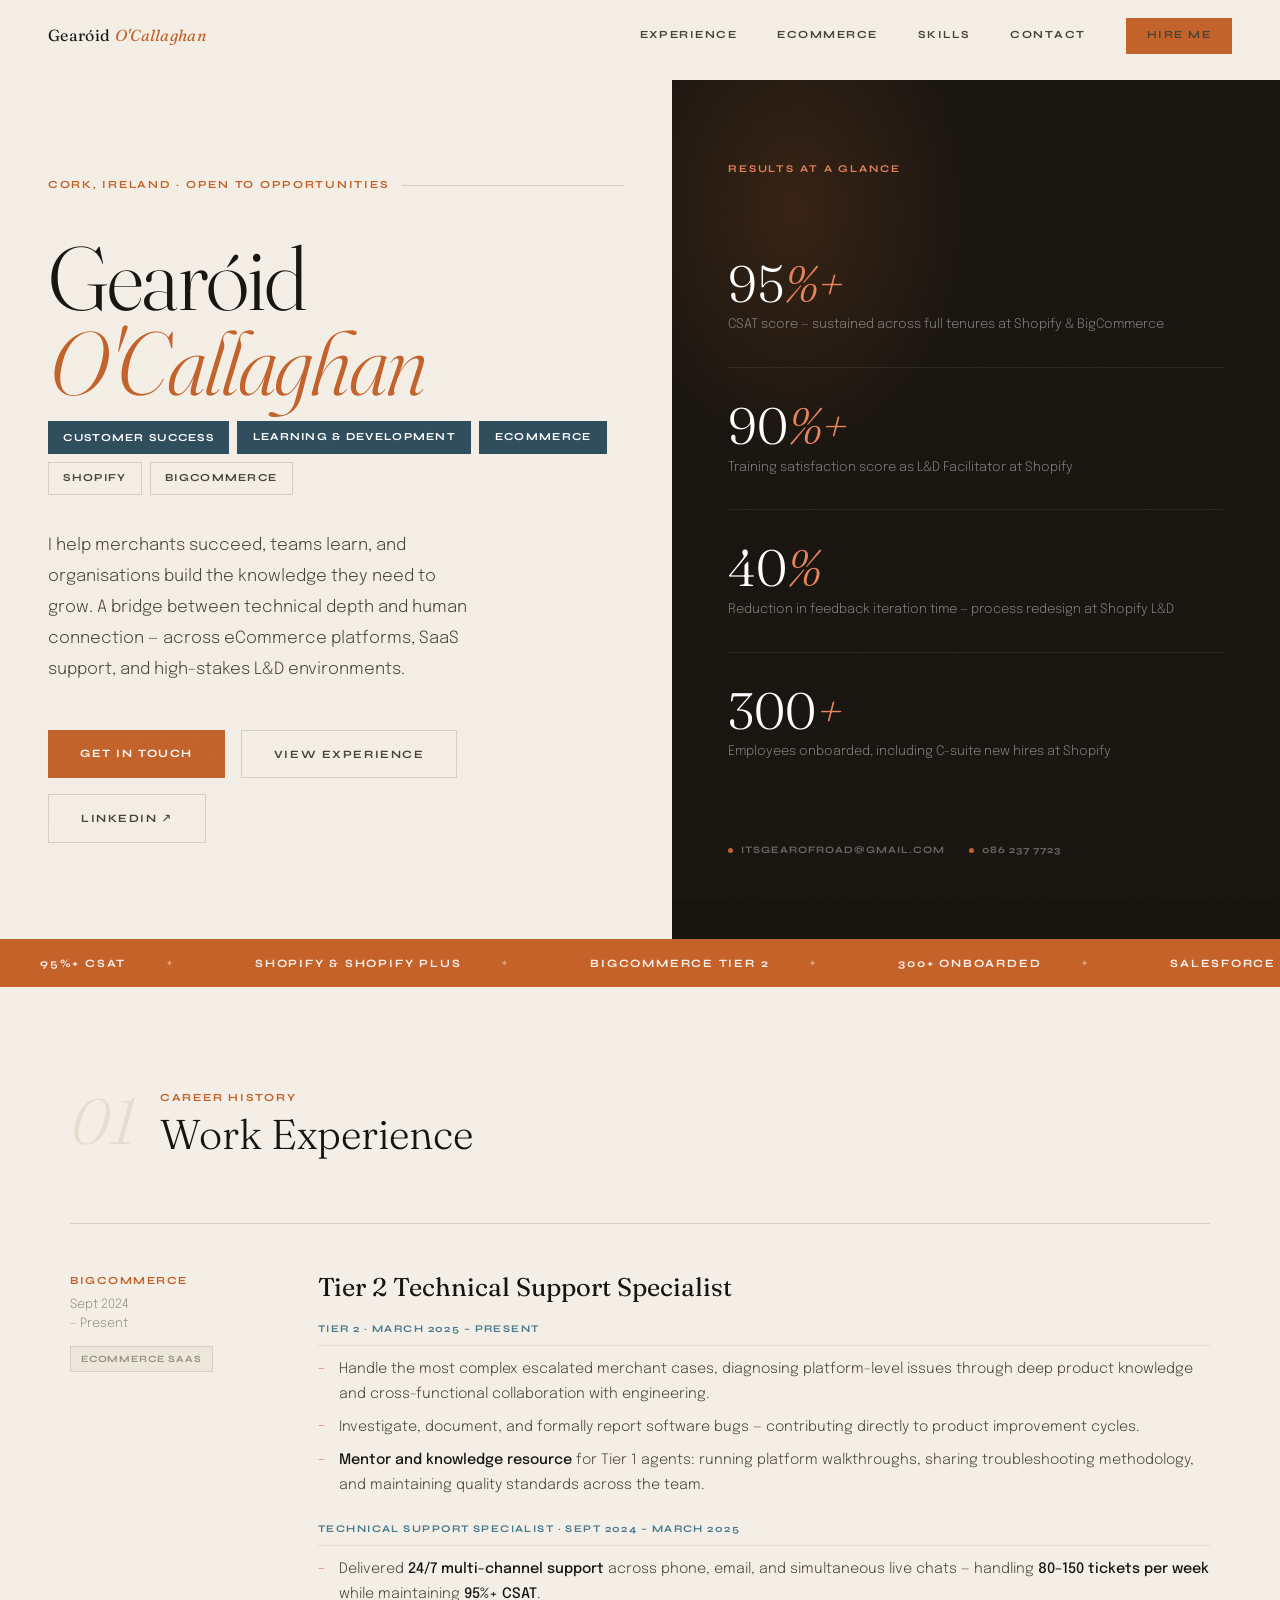
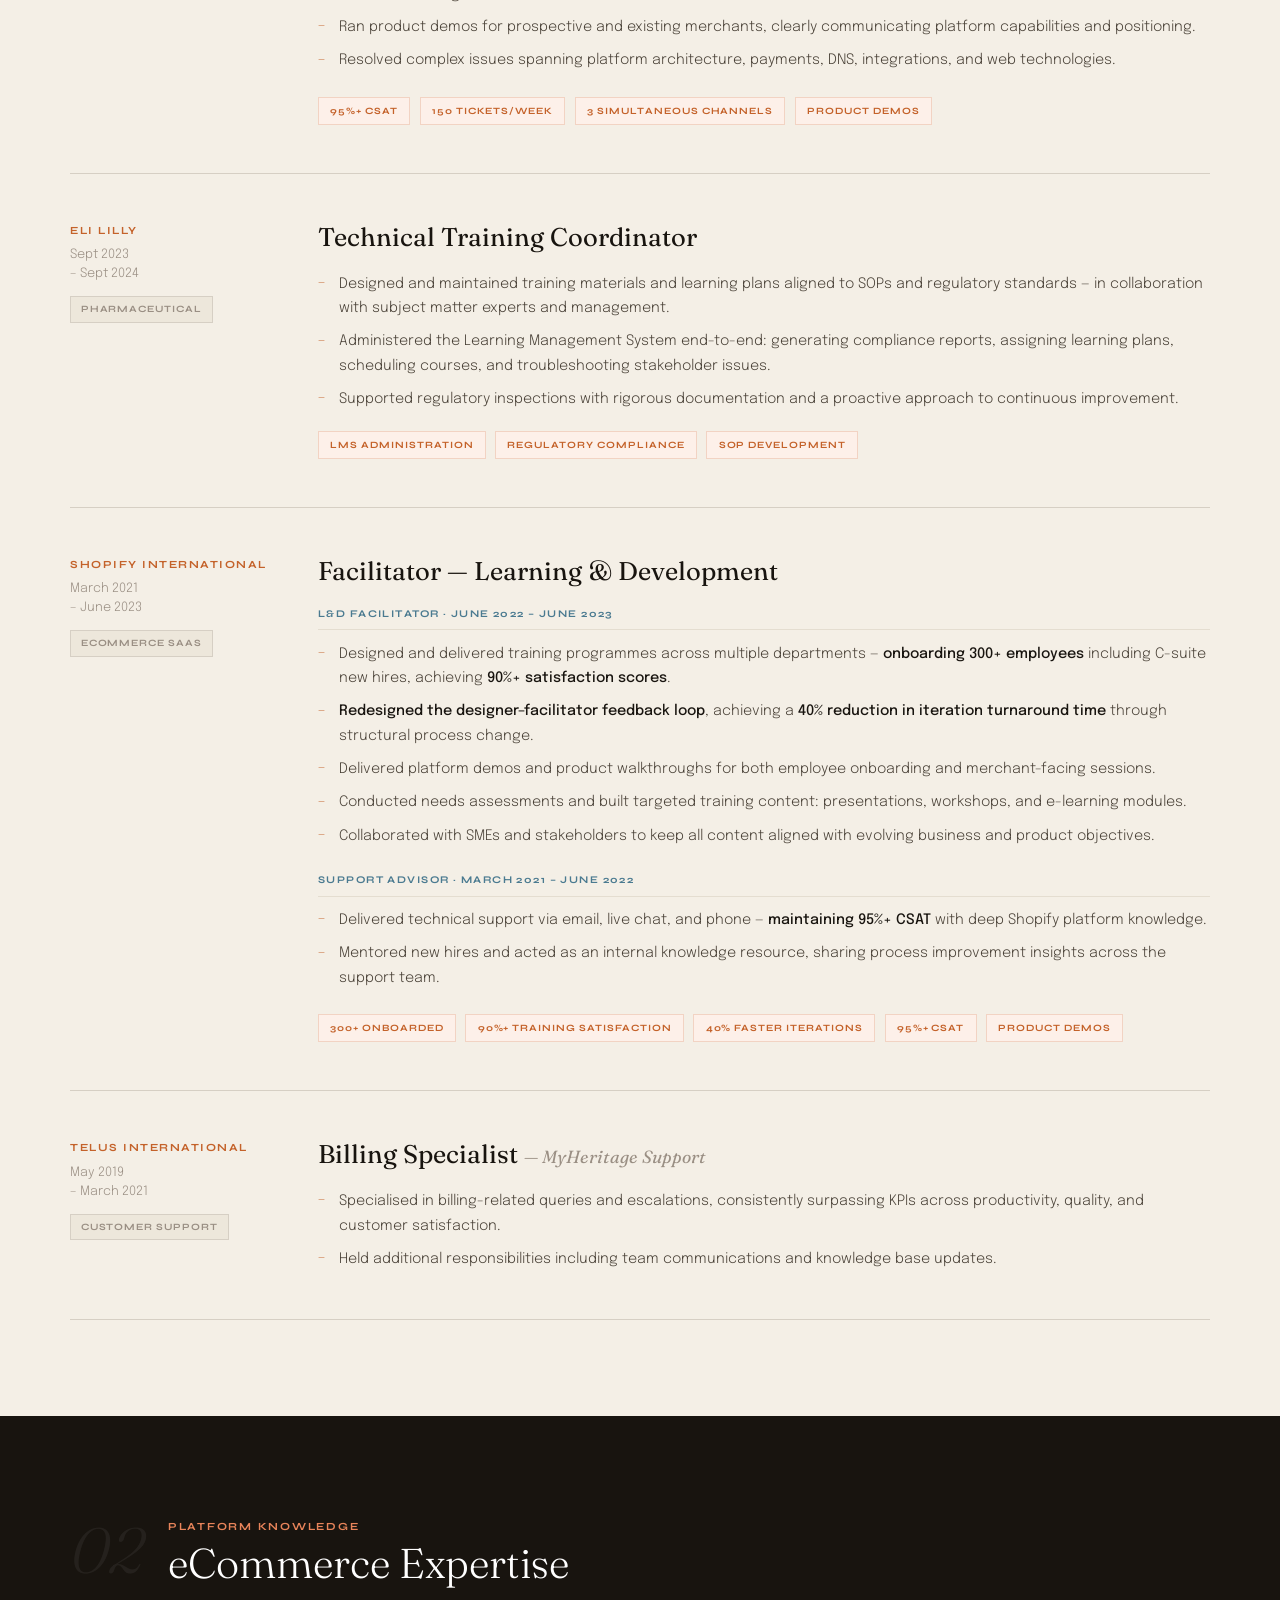
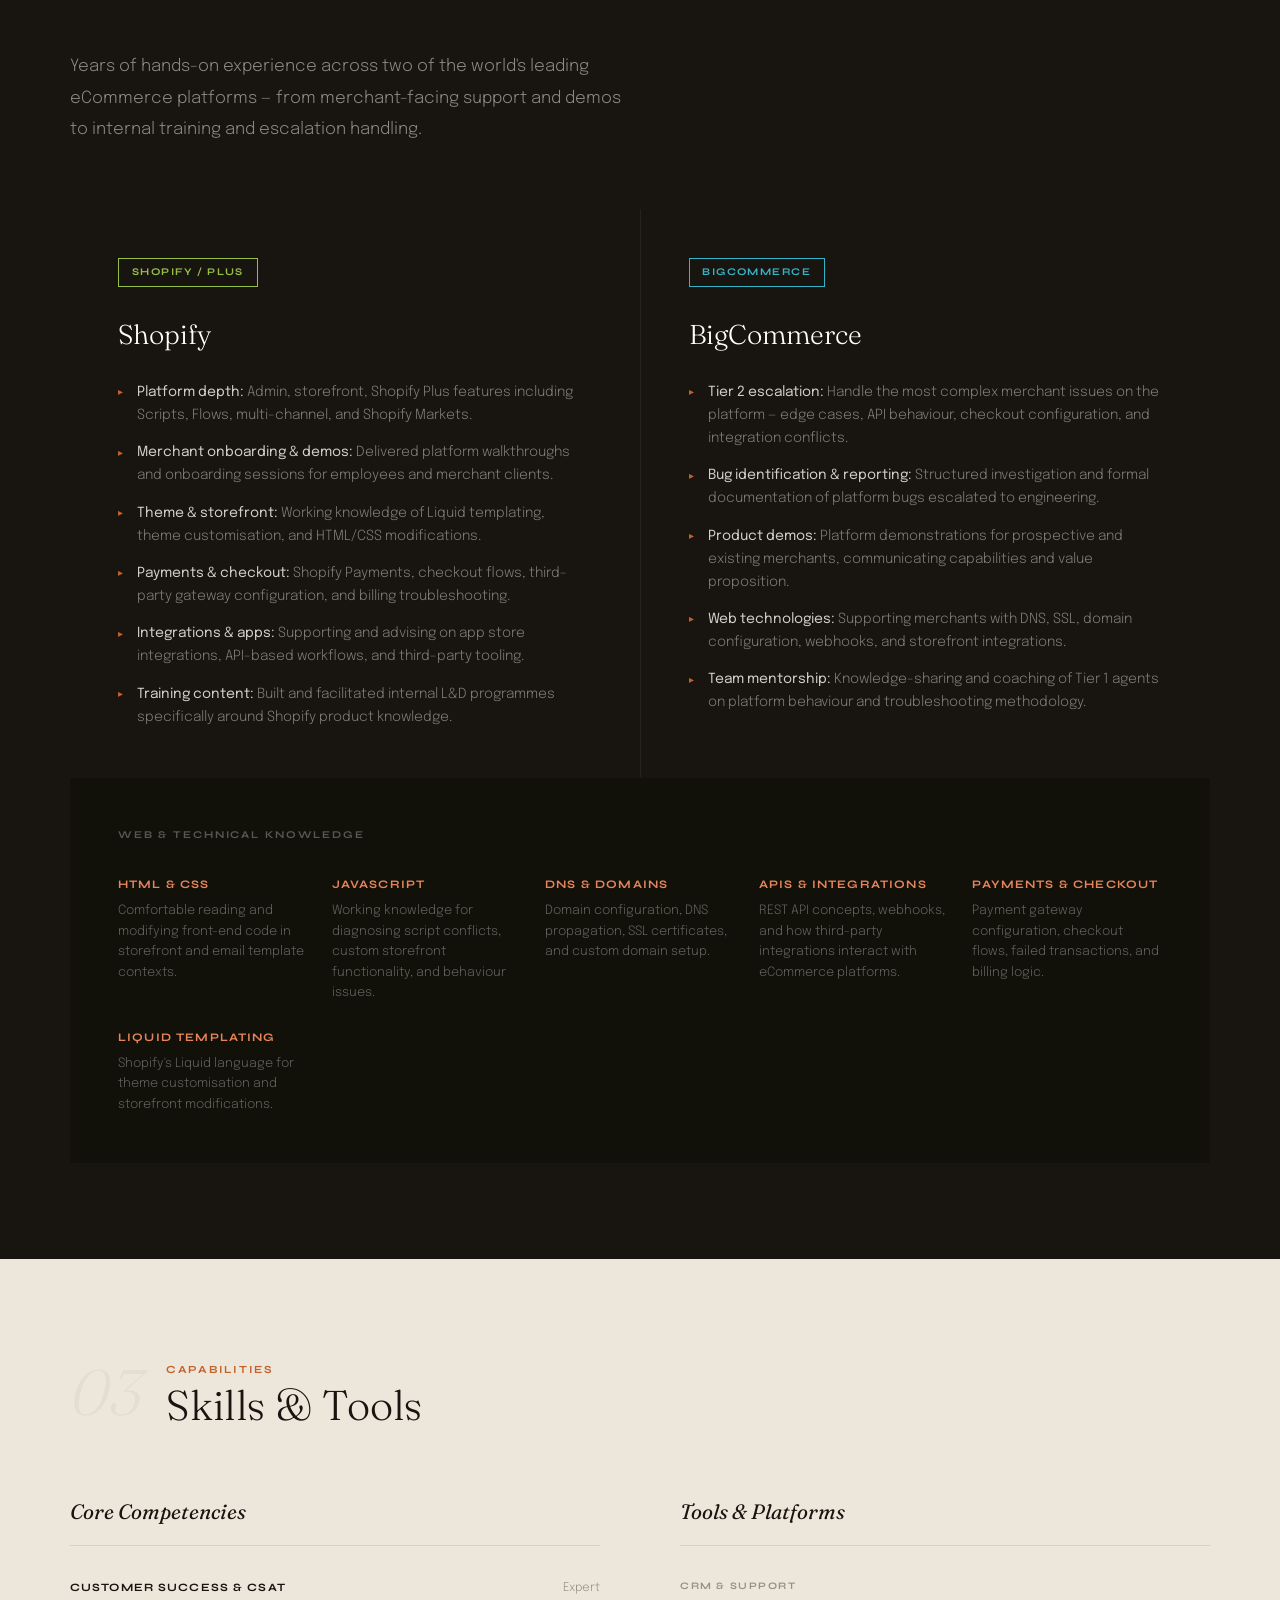
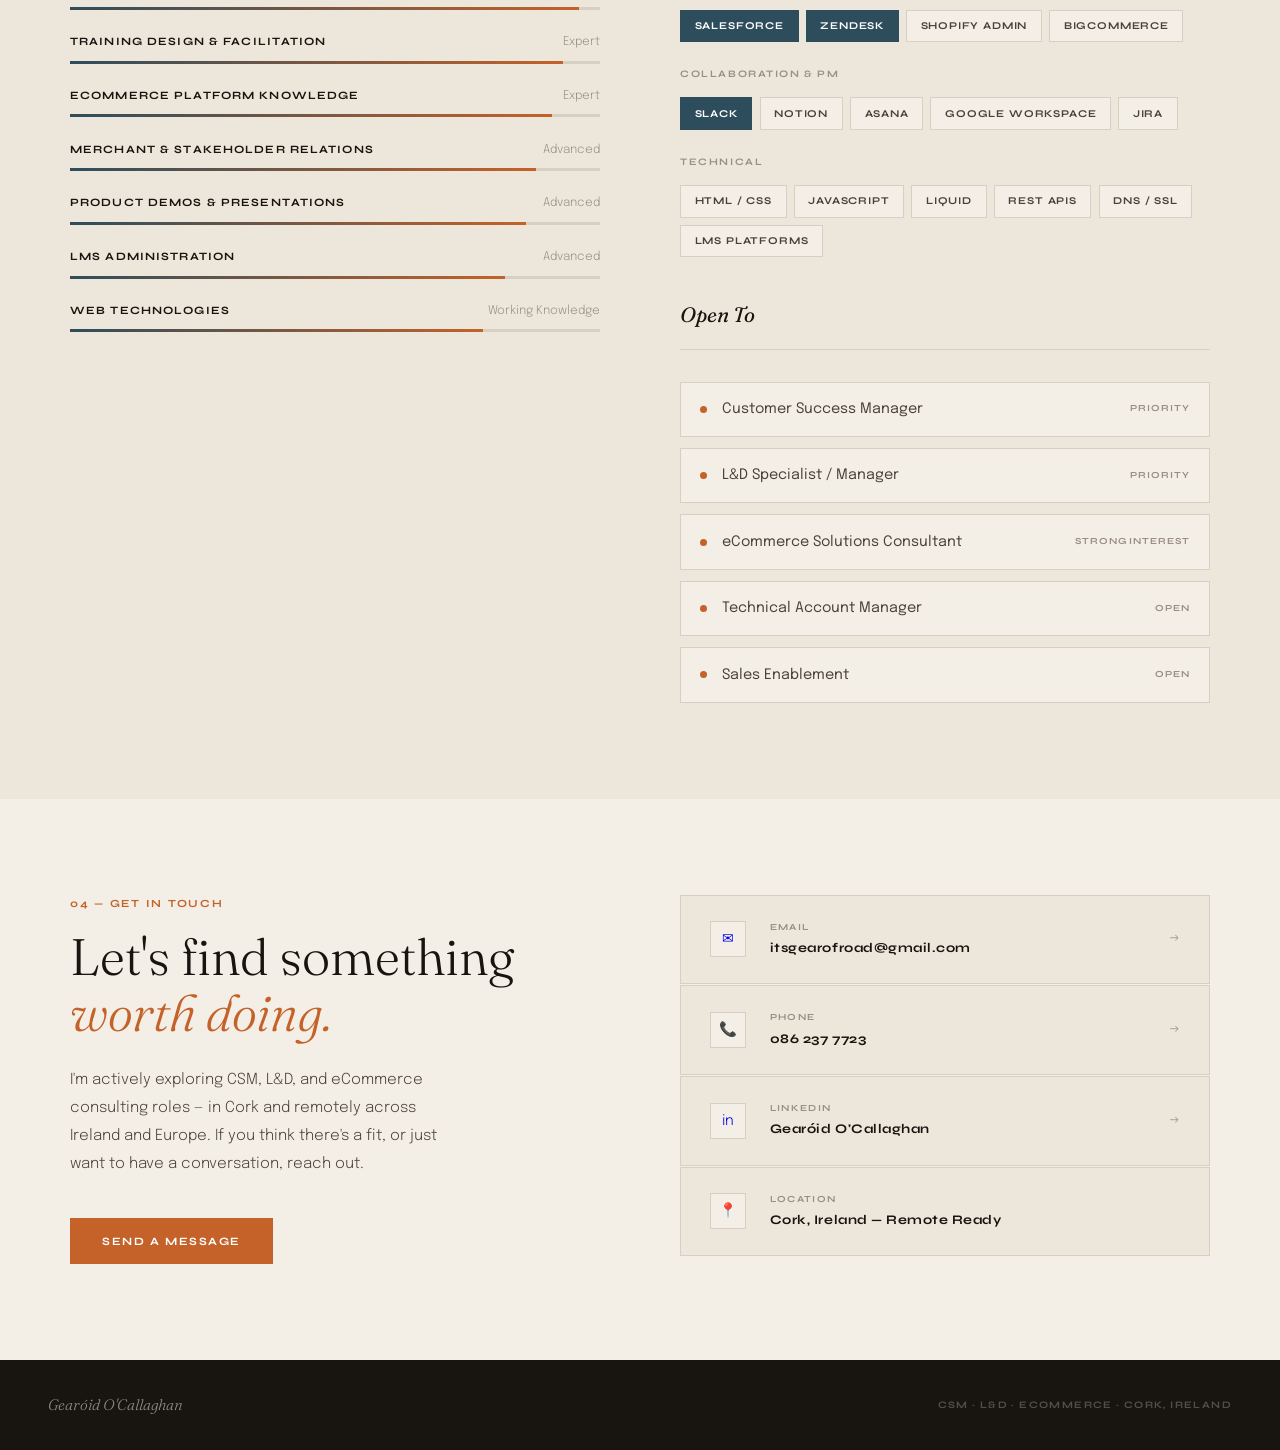
==== index.html @ 697f0139 "Update index.html" ====
<!DOCTYPE html>
<html lang="en">
<head>
  <meta charset="UTF-8" />
  <meta name="viewport" content="width=device-width, initial-scale=1.0" />
  <title>Gearóid O'Callaghan</title>
  <link rel="preconnect" href="https://fonts.googleapis.com" />
  <link href="https://fonts.googleapis.com/css2?family=Fraunces:ital,opsz,wght@0,9..144,300;0,9..144,400;0,9..144,700;1,9..144,300;1,9..144,400&family=Syne:wght@400;700;800&family=Epilogue:wght@300;400;500&display=swap" rel="stylesheet" />
  <style>
    /* ═══════════════════════════════════════════
       TOKENS
    ═══════════════════════════════════════════ */
    :root {
      --ink:       #18140f;
      --ink-mid:   #4a4238;
      --ink-faint: #9a8f84;
      --paper:     #f4efe6;
      --paper-2:   #ede7db;
      --paper-3:   #e4ddd0;
      --sienna:    #c4622a;
      --sienna-lt: #e8845a;
      --sienna-bg: #fdf0e9;
      --slate:     #2e4d5c;
      --slate-lt:  #4a7a90;
      --border:    #d6cfc4;

      --ff-display: 'Fraunces', Georgia, serif;
      --ff-label:   'Syne', sans-serif;
      --ff-body:    'Epilogue', sans-serif;
    }

    *, *::before, *::after { box-sizing: border-box; margin: 0; padding: 0; }
    html { scroll-behavior: smooth; font-size: 16px; }

    body {
      background: var(--paper);
      color: var(--ink);
      font-family: var(--ff-body);
      font-weight: 300;
      line-height: 1.7;
      overflow-x: hidden;
    }

    /* subtle paper texture */
    body::before {
      content: '';
      position: fixed; inset: 0;
      background-image: url("data:image/svg+xml,%3Csvg xmlns='http://www.w3.org/2000/svg' width='400' height='400'%3E%3Cfilter id='noise'%3E%3CfeTurbulence type='fractalNoise' baseFrequency='0.75' numOctaves='4' stitchTiles='stitch'/%3E%3C/filter%3E%3Crect width='400' height='400' filter='url(%23noise)' opacity='0.025'/%3E%3C/svg%3E");
      pointer-events: none; z-index: 9999; opacity: 1;
    }

    /* ═══════════════════════════════════════════
       UTILITIES
    ═══════════════════════════════════════════ */
    .label {
      font-family: var(--ff-label);
      font-size: 0.68rem;
      font-weight: 700;
      letter-spacing: 0.16em;
      text-transform: uppercase;
      color: var(--sienna);
    }

    .divider {
      height: 1px;
      background: var(--border);
      margin: 0;
    }

    /* ═══════════════════════════════════════════
       NAV
    ═══════════════════════════════════════════ */
    nav {
      position: fixed; top: 0; left: 0; right: 0; z-index: 200;
      display: flex; justify-content: space-between; align-items: center;
      padding: 1.1rem 3rem;
      transition: background 0.4s, box-shadow 0.4s;
    }
    nav.scrolled {
      background: rgba(244, 239, 230, 0.92);
      backdrop-filter: blur(12px);
      box-shadow: 0 1px 0 var(--border);
    }
    .nav-name {
      font-family: var(--ff-display);
      font-size: 1rem;
      font-weight: 400;
      letter-spacing: 0.02em;
      color: var(--ink);
    }
    .nav-name em { font-style: italic; color: var(--sienna); }
    .nav-links { display: flex; align-items: center; gap: 2.5rem; }
    .nav-links a {
      font-family: var(--ff-label);
      font-size: 0.68rem;
      font-weight: 700;
      letter-spacing: 0.14em;
      text-transform: uppercase;
      color: var(--ink-mid);
      text-decoration: none;
      transition: color 0.2s;
    }
    .nav-links a:hover { color: var(--sienna); }
    .nav-cta {
      font-family: var(--ff-label);
      font-size: 0.68rem;
      font-weight: 700;
      letter-spacing: 0.14em;
      text-transform: uppercase;
      padding: 0.55rem 1.3rem;
      background: var(--sienna);
      color: #fff;
      text-decoration: none;
      transition: background 0.2s;
    }
    .nav-cta:hover { background: var(--ink); }

    /* ═══════════════════════════════════════════
       HERO
    ═══════════════════════════════════════════ */
    .hero {
      min-height: 100vh;
      display: grid;
      grid-template-columns: 1.05fr 0.95fr;
      padding-top: 5rem;
    }

    .hero-left {
      padding: 5rem 3rem 5rem 3rem;
      display: flex;
      flex-direction: column;
      justify-content: center;
      position: relative;
    }

    .hero-eyebrow {
      display: flex;
      align-items: center;
      gap: 0.8rem;
      margin-bottom: 2.5rem;
      animation: fadeUp 0.6s ease 0.1s both;
    }
    .hero-eyebrow::after {
      content: '';
      flex: 1; height: 1px;
      background: var(--border);
    }

    .hero-name {
      font-family: var(--ff-display);
      font-size: clamp(3.5rem, 7vw, 6.5rem);
      font-weight: 300;
      line-height: 0.95;
      letter-spacing: -0.02em;
      margin-bottom: 1rem;
      animation: fadeUp 0.7s ease 0.2s both;
    }
    .hero-name .first { display: block; }
    .hero-name .last {
      display: block;
      font-style: italic;
      color: var(--sienna);
    }

    .hero-roles {
      display: flex;
      flex-wrap: wrap;
      gap: 0.5rem;
      margin-bottom: 2.2rem;
      animation: fadeUp 0.7s ease 0.35s both;
    }
    .role-pill {
      font-family: var(--ff-label);
      font-size: 0.67rem;
      font-weight: 700;
      letter-spacing: 0.12em;
      text-transform: uppercase;
      padding: 0.4rem 0.9rem;
      border: 1.5px solid var(--border);
      color: var(--ink-mid);
      transition: all 0.2s;
    }
    .role-pill.active {
      background: var(--slate);
      border-color: var(--slate);
      color: #fff;
    }

    .hero-bio {
      font-size: 1.05rem;
      color: var(--ink-mid);
      max-width: 430px;
      line-height: 1.85;
      margin-bottom: 2.8rem;
      animation: fadeUp 0.7s ease 0.45s both;
    }

    .hero-actions {
      display: flex;
      gap: 1rem;
      flex-wrap: wrap;
      animation: fadeUp 0.7s ease 0.55s both;
    }
    .btn {
      display: inline-block;
      font-family: var(--ff-label);
      font-size: 0.7rem;
      font-weight: 700;
      letter-spacing: 0.14em;
      text-transform: uppercase;
      text-decoration: none;
      padding: 0.85rem 2rem;
      transition: all 0.22s;
    }
    .btn-filled { background: var(--sienna); color: #fff; }
    .btn-filled:hover { background: var(--ink); }
    .btn-outline { border: 1.5px solid var(--border); color: var(--ink-mid); }
    .btn-outline:hover { border-color: var(--sienna); color: var(--sienna); }

    /* ── Hero Right — Stat Block ── */
    .hero-right {
      background: var(--ink);
      display: flex;
      flex-direction: column;
      justify-content: center;
      padding: 5rem 3.5rem;
      position: relative;
      overflow: hidden;
      animation: fadeIn 0.8s ease 0.3s both;
    }
    .hero-right::before {
      content: '';
      position: absolute;
      top: -15%; left: -10%;
      width: 60%; height: 60%;
      background: radial-gradient(ellipse, rgba(196,98,42,0.18) 0%, transparent 70%);
      pointer-events: none;
    }
    .hero-right-label {
      font-family: var(--ff-label);
      font-size: 0.65rem;
      font-weight: 700;
      letter-spacing: 0.18em;
      text-transform: uppercase;
      color: var(--sienna-lt);
      margin-bottom: 3rem;
    }
    .hero-stats { display: flex; flex-direction: column; gap: 0; }
    .hero-stat {
      padding: 2rem 0;
      border-bottom: 1px solid rgba(255,255,255,0.07);
      position: relative;
    }
    .hero-stat:last-child { border-bottom: none; }
    .hs-val {
      font-family: var(--ff-display);
      font-size: clamp(2.8rem, 4vw, 4rem);
      font-weight: 300;
      color: #fff;
      line-height: 1;
      margin-bottom: 0.4rem;
    }
    .hs-val em { font-style: italic; color: var(--sienna-lt); }
    .hs-desc {
      font-family: var(--ff-body);
      font-size: 0.82rem;
      font-weight: 300;
      color: rgba(255,255,255,0.45);
      line-height: 1.5;
    }
    .hero-right-footer {
      margin-top: 3rem;
      display: flex;
      gap: 1.5rem;
      flex-wrap: wrap;
    }
    .contact-chip {
      font-family: var(--ff-label);
      font-size: 0.62rem;
      font-weight: 700;
      letter-spacing: 0.1em;
      text-transform: uppercase;
      color: rgba(255,255,255,0.35);
      text-decoration: none;
      display: flex;
      align-items: center;
      gap: 0.5rem;
      transition: color 0.2s;
    }
    .contact-chip:hover { color: var(--sienna-lt); }
    .contact-chip::before {
      content: '';
      display: block;
      width: 5px; height: 5px;
      border-radius: 50%;
      background: var(--sienna);
      flex-shrink: 0;
    }

    /* ═══════════════════════════════════════════
       TICKER
    ═══════════════════════════════════════════ */
    .ticker-wrap {
      background: var(--sienna);
      overflow: hidden;
      padding: 0.9rem 0;
      border-top: 1px solid var(--sienna);
    }
    .ticker-track {
      display: flex;
      gap: 0;
      white-space: nowrap;
      animation: ticker 35s linear infinite;
    }
    .ticker-item {
      font-family: var(--ff-label);
      font-size: 0.7rem;
      font-weight: 700;
      letter-spacing: 0.16em;
      text-transform: uppercase;
      color: rgba(255,255,255,0.9);
      padding: 0 2.5rem;
      display: flex;
      align-items: center;
      gap: 2.5rem;
    }
    .ticker-item::after {
      content: '✦';
      color: rgba(255,255,255,0.4);
      font-size: 0.5rem;
    }
    @keyframes ticker {
      from { transform: translateX(0); }
      to   { transform: translateX(-50%); }
    }

    /* ═══════════════════════════════════════════
       SECTION SCAFFOLD
    ═══════════════════════════════════════════ */
    .section { padding: 6rem 3rem; }
    .section-inner { max-width: 1140px; margin: 0 auto; }

    .section-head {
      display: flex;
      align-items: center;
      gap: 1.5rem;
      margin-bottom: 4rem;
    }
    .section-head-num {
      font-family: var(--ff-display);
      font-size: 4rem;
      font-weight: 300;
      font-style: italic;
      color: var(--paper-3);
      line-height: 1;
      flex-shrink: 0;
      user-select: none;
    }
    .section-head-text {}
    .section-head h2 {
      font-family: var(--ff-display);
      font-size: clamp(1.8rem, 3.5vw, 2.6rem);
      font-weight: 300;
      line-height: 1.15;
    }
    .section-head p {
      font-size: 0.9rem;
      color: var(--ink-faint);
      margin-top: 0.3rem;
    }

    /* ═══════════════════════════════════════════
       EXPERIENCE
    ═══════════════════════════════════════════ */
    #experience { background: var(--paper); }

    .timeline { position: relative; padding-left: 0; }

    .job {
      display: grid;
      grid-template-columns: 200px 1fr;
      gap: 2rem 3rem;
      padding: 3rem 0;
      border-top: 1px solid var(--border);
      opacity: 0;
      transform: translateY(20px);
      transition: opacity 0.6s ease, transform 0.6s ease;
    }
    .job:last-child { border-bottom: 1px solid var(--border); }
    .job.visible { opacity: 1; transform: translateY(0); }

    .job-aside {}
    .job-company {
      font-family: var(--ff-label);
      font-size: 0.68rem;
      font-weight: 700;
      letter-spacing: 0.14em;
      text-transform: uppercase;
      color: var(--sienna);
      margin-bottom: 0.3rem;
    }
    .job-period {
      font-size: 0.8rem;
      color: var(--ink-faint);
      line-height: 1.5;
    }
    .job-industry {
      display: inline-block;
      margin-top: 0.8rem;
      font-family: var(--ff-label);
      font-size: 0.6rem;
      font-weight: 700;
      letter-spacing: 0.1em;
      text-transform: uppercase;
      padding: 0.25rem 0.6rem;
      background: var(--paper-2);
      color: var(--ink-faint);
      border: 1px solid var(--border);
    }

    .job-content {}
    .job-title {
      font-family: var(--ff-display);
      font-size: 1.6rem;
      font-weight: 400;
      line-height: 1.2;
      margin-bottom: 1.2rem;
    }

    .sub-role {
      margin-bottom: 1.5rem;
    }
    .sub-role-name {
      font-family: var(--ff-label);
      font-size: 0.64rem;
      font-weight: 700;
      letter-spacing: 0.14em;
      text-transform: uppercase;
      color: var(--slate-lt);
      margin-bottom: 0.7rem;
      padding-bottom: 0.4rem;
      border-bottom: 1px solid var(--paper-3);
    }

    .job-points {
      list-style: none;
      display: flex;
      flex-direction: column;
      gap: 0.55rem;
    }
    .job-points li {
      font-size: 0.9rem;
      color: var(--ink-mid);
      padding-left: 1.3rem;
      position: relative;
      line-height: 1.7;
    }
    .job-points li::before {
      content: '—';
      position: absolute;
      left: 0;
      color: var(--sienna);
      font-size: 0.75rem;
      top: 0.08rem;
    }
    .job-points li strong { color: var(--ink); font-weight: 500; }

    .job-highlights {
      display: flex;
      flex-wrap: wrap;
      gap: 0.6rem;
      margin-top: 1.2rem;
    }
    .highlight-chip {
      font-family: var(--ff-label);
      font-size: 0.6rem;
      font-weight: 700;
      letter-spacing: 0.1em;
      text-transform: uppercase;
      padding: 0.3rem 0.7rem;
      background: var(--sienna-bg);
      color: var(--sienna);
      border: 1px solid rgba(196,98,42,0.2);
    }

    /* ═══════════════════════════════════════════
       ECOMMERCE EXPERTISE
    ═══════════════════════════════════════════ */
    #ecommerce { background: var(--ink); }
    #ecommerce .section-head-num { color: rgba(255,255,255,0.06); }
    #ecommerce .section-head h2 { color: #fff; }
    #ecommerce .section-head p { color: rgba(255,255,255,0.4); }
    #ecommerce .label { color: var(--sienna-lt); }

    .ecom-intro {
      font-size: 1.05rem;
      color: rgba(255,255,255,0.5);
      max-width: 560px;
      line-height: 1.85;
      margin-bottom: 4rem;
    }

    .platform-grid {
      display: grid;
      grid-template-columns: 1fr 1fr;
      gap: 1px;
      background: rgba(255,255,255,0.06);
      margin-bottom: 1px;
    }
    .platform-card {
      background: var(--ink);
      padding: 3rem;
      position: relative;
      overflow: hidden;
      transition: background 0.3s;
    }
    .platform-card:hover { background: #1f1a14; }
    .platform-card::after {
      content: '';
      position: absolute;
      bottom: 0; left: 3rem; right: 3rem;
      height: 2px;
      transform: scaleX(0);
      transform-origin: left;
      transition: transform 0.4s ease;
    }
    .platform-card:hover::after { transform: scaleX(1); }
    .pc-shopify::after { background: #96bf48; }
    .pc-bc::after { background: #34b4c8; }

    .platform-badge {
      display: inline-block;
      font-family: var(--ff-label);
      font-size: 0.64rem;
      font-weight: 700;
      letter-spacing: 0.14em;
      text-transform: uppercase;
      padding: 0.3rem 0.8rem;
      border: 1px solid;
      margin-bottom: 1.5rem;
    }
    .pb-shopify { border-color: #96bf48; color: #96bf48; }
    .pb-bc { border-color: #34b4c8; color: #34b4c8; }

    .platform-card h3 {
      font-family: var(--ff-display);
      font-size: 1.7rem;
      font-weight: 300;
      color: #fff;
      margin-bottom: 1.5rem;
    }
    .platform-list {
      list-style: none;
      display: flex;
      flex-direction: column;
      gap: 0.9rem;
    }
    .platform-list li {
      font-size: 0.87rem;
      color: rgba(255,255,255,0.45);
      padding-left: 1.2rem;
      position: relative;
      line-height: 1.65;
    }
    .platform-list li::before {
      content: '▸';
      position: absolute;
      left: 0;
      color: var(--sienna);
      font-size: 0.65rem;
      top: 0.2rem;
    }
    .platform-list li strong { color: rgba(255,255,255,0.8); font-weight: 400; }

    .web-skills-band {
      background: #111009;
      padding: 3rem;
    }
    .wsb-label {
      font-family: var(--ff-label);
      font-size: 0.65rem;
      font-weight: 700;
      letter-spacing: 0.18em;
      text-transform: uppercase;
      color: rgba(255,255,255,0.3);
      margin-bottom: 2rem;
    }
    .web-skills-grid {
      display: grid;
      grid-template-columns: repeat(auto-fit, minmax(180px, 1fr));
      gap: 1.5rem;
    }
    .ws-item {}
    .ws-name {
      font-family: var(--ff-label);
      font-size: 0.72rem;
      font-weight: 700;
      letter-spacing: 0.1em;
      text-transform: uppercase;
      color: var(--sienna-lt);
      margin-bottom: 0.4rem;
    }
    .ws-desc {
      font-size: 0.8rem;
      color: rgba(255,255,255,0.35);
      line-height: 1.6;
    }

    /* ═══════════════════════════════════════════
       SKILLS & TOOLS
    ═══════════════════════════════════════════ */
    #skills { background: var(--paper-2); }

    .skills-layout {
      display: grid;
      grid-template-columns: 1fr 1fr;
      gap: 5rem;
    }

    .skills-col-head {
      font-family: var(--ff-display);
      font-size: 1.3rem;
      font-weight: 400;
      font-style: italic;
      margin-bottom: 2rem;
      padding-bottom: 1rem;
      border-bottom: 1px solid var(--border);
    }

    /* Competency bars */
    .comp-list { display: flex; flex-direction: column; gap: 1.4rem; }
    .comp-item {}
    .comp-row {
      display: flex;
      justify-content: space-between;
      align-items: baseline;
      margin-bottom: 0.5rem;
    }
    .comp-name {
      font-family: var(--ff-label);
      font-size: 0.7rem;
      font-weight: 700;
      letter-spacing: 0.1em;
      text-transform: uppercase;
      color: var(--ink);
    }
    .comp-level {
      font-size: 0.75rem;
      color: var(--ink-faint);
    }
    .comp-bar {
      height: 3px;
      background: var(--border);
      position: relative;
      overflow: hidden;
    }
    .comp-fill {
      position: absolute;
      left: 0; top: 0; bottom: 0;
      background: linear-gradient(to right, var(--slate), var(--sienna));
      width: 0;
      transition: width 1.3s cubic-bezier(0.4,0,0.2,1);
    }
    .comp-item.animate .comp-fill { width: var(--w); }

    /* Tools */
    .tools-section { margin-bottom: 2.5rem; }
    .tools-group-label {
      font-family: var(--ff-label);
      font-size: 0.62rem;
      font-weight: 700;
      letter-spacing: 0.16em;
      text-transform: uppercase;
      color: var(--ink-faint);
      margin-bottom: 0.9rem;
    }
    .tools-chips {
      display: flex;
      flex-wrap: wrap;
      gap: 0.45rem;
      margin-bottom: 1.5rem;
    }
    .tool {
      font-family: var(--ff-label);
      font-size: 0.65rem;
      font-weight: 700;
      letter-spacing: 0.08em;
      text-transform: uppercase;
      padding: 0.4rem 0.85rem;
      border: 1.5px solid var(--border);
      color: var(--ink-mid);
      background: var(--paper);
      transition: all 0.2s;
      cursor: default;
    }
    .tool:hover { border-color: var(--sienna); color: var(--sienna); background: var(--sienna-bg); }
    .tool.primary {
      background: var(--slate);
      border-color: var(--slate);
      color: #fff;
    }
    .tool.primary:hover { background: var(--ink); border-color: var(--ink); }

    /* Open to */
    .open-to-grid {
      display: flex;
      flex-direction: column;
      gap: 0.7rem;
    }
    .open-role {
      display: flex;
      align-items: center;
      gap: 0.9rem;
      font-size: 0.9rem;
      color: var(--ink-mid);
      padding: 0.9rem 1.2rem;
      background: var(--paper);
      border: 1px solid var(--border);
      transition: border-color 0.2s, background 0.2s;
    }
    .open-role:hover { border-color: var(--sienna); background: var(--sienna-bg); }
    .open-role-dot {
      width: 7px; height: 7px;
      border-radius: 50%;
      background: var(--sienna);
      flex-shrink: 0;
    }
    .open-role-text { font-weight: 400; }
    .open-role-tag {
      margin-left: auto;
      font-family: var(--ff-label);
      font-size: 0.58rem;
      font-weight: 700;
      letter-spacing: 0.1em;
      text-transform: uppercase;
      color: var(--ink-faint);
    }

    /* ═══════════════════════════════════════════
       CONTACT
    ═══════════════════════════════════════════ */
    #contact { background: var(--paper); }
    .contact-layout {
      display: grid;
      grid-template-columns: 1fr 1fr;
      gap: 5rem;
      align-items: start;
    }
    .contact-left {}
    .contact-hed {
      font-family: var(--ff-display);
      font-size: clamp(2rem, 4vw, 3.2rem);
      font-weight: 300;
      line-height: 1.1;
      margin-bottom: 1.5rem;
    }
    .contact-hed em { font-style: italic; color: var(--sienna); }
    .contact-blurb {
      font-size: 0.95rem;
      color: var(--ink-mid);
      line-height: 1.85;
      max-width: 380px;
      margin-bottom: 2.5rem;
    }
    .contact-right {
      display: flex;
      flex-direction: column;
      gap: 1px;
    }
    .contact-row {
      display: flex;
      align-items: center;
      gap: 1.5rem;
      padding: 1.5rem 1.8rem;
      background: var(--paper-2);
      border: 1px solid var(--border);
      text-decoration: none;
      transition: background 0.2s, border-color 0.2s;
    }
    .contact-row:hover { background: var(--sienna-bg); border-color: rgba(196,98,42,0.3); }
    .contact-row-icon {
      width: 36px; height: 36px;
      display: flex; align-items: center; justify-content: center;
      background: var(--paper);
      border: 1px solid var(--border);
      flex-shrink: 0;
      font-size: 0.9rem;
    }
    .contact-row-body {}
    .contact-row-label {
      font-family: var(--ff-label);
      font-size: 0.58rem;
      font-weight: 700;
      letter-spacing: 0.14em;
      text-transform: uppercase;
      color: var(--ink-faint);
      margin-bottom: 0.1rem;
    }
    .contact-row-value {
      font-family: var(--ff-label);
      font-size: 0.82rem;
      font-weight: 700;
      letter-spacing: 0.04em;
      color: var(--ink);
    }
    .contact-row-arrow {
      margin-left: auto;
      color: var(--ink-faint);
      font-size: 0.9rem;
      transition: transform 0.2s, color 0.2s;
    }
    .contact-row:hover .contact-row-arrow { transform: translateX(4px); color: var(--sienna); }

    /* ═══════════════════════════════════════════
       FOOTER
    ═══════════════════════════════════════════ */
    footer {
      background: var(--ink);
      padding: 2rem 3rem;
      display: flex;
      justify-content: space-between;
      align-items: center;
    }
    .footer-name {
      font-family: var(--ff-display);
      font-size: 0.95rem;
      font-style: italic;
      color: rgba(255,255,255,0.5);
    }
    .footer-right {
      font-family: var(--ff-label);
      font-size: 0.62rem;
      font-weight: 700;
      letter-spacing: 0.14em;
      text-transform: uppercase;
      color: rgba(255,255,255,0.25);
    }

    /* ═══════════════════════════════════════════
       ANIMATIONS
    ═══════════════════════════════════════════ */
    @keyframes fadeUp {
      from { opacity: 0; transform: translateY(30px); }
      to   { opacity: 1; transform: translateY(0); }
    }
    @keyframes fadeIn {
      from { opacity: 0; }
      to   { opacity: 1; }
    }

    .reveal {
      opacity: 0;
      transform: translateY(22px);
      transition: opacity 0.6s ease, transform 0.6s ease;
    }
    .reveal.visible { opacity: 1; transform: translateY(0); }

    /* ═══════════════════════════════════════════
       RESPONSIVE
    ═══════════════════════════════════════════ */
    @media (max-width: 920px) {
      .hero { grid-template-columns: 1fr; min-height: auto; }
      .hero-right { padding: 4rem 2rem; }
      .platform-grid { grid-template-columns: 1fr; }
      .skills-layout { grid-template-columns: 1fr; gap: 3rem; }
      .contact-layout { grid-template-columns: 1fr; gap: 3rem; }
      .job { grid-template-columns: 1fr; gap: 0.5rem; }
    }
    @media (max-width: 700px) {
      nav { padding: 1rem 1.5rem; }
      .nav-links { display: none; }
      .section { padding: 4rem 1.5rem; }
      footer { flex-direction: column; gap: 0.5rem; text-align: center; }
    }
  </style>
</head>
<body>

<!-- ── NAV ───────────────────────────────── -->
<nav id="nav">
  <span class="nav-name">Gearóid <em>O'Callaghan</em></span>
  <div class="nav-links">
    <a href="#experience">Experience</a>
    <a href="#ecommerce">eCommerce</a>
    <a href="#skills">Skills</a>
    <a href="#contact">Contact</a>
    <a class="nav-cta" href="#contact">Hire Me</a>
  </div>
</nav>

<!-- ── HERO ──────────────────────────────── -->
<section class="hero">
  <div class="hero-left">
    <div class="hero-eyebrow">
      <span class="label">Cork, Ireland · Open to Opportunities</span>
    </div>

    <h1 class="hero-name">
      <span class="first">Gearóid</span>
      <span class="last">O'Callaghan</span>
    </h1>

    <div class="hero-roles">
      <span class="role-pill active">Customer Success</span>
      <span class="role-pill active">Learning & Development</span>
      <span class="role-pill active">eCommerce</span>
      <span class="role-pill">Shopify</span>
      <span class="role-pill">BigCommerce</span>
    </div>

    <p class="hero-bio">
      I help merchants succeed, teams learn, and organisations build the knowledge they need to grow. 
      A bridge between technical depth and human connection — across eCommerce platforms, SaaS support, 
      and high-stakes L&D environments.
    </p>

    <div class="hero-actions">
      <a class="btn btn-filled" href="#contact">Get in Touch</a>
      <a class="btn btn-outline" href="#experience">View Experience</a>
      <a class="btn btn-outline" href="https://www.linkedin.com/in/gear%C3%B3id-o-callaghan-501069163/" target="_blank" rel="noopener">LinkedIn ↗</a>
    </div>
  </div>

  <div class="hero-right">
    <p class="hero-right-label">Results at a glance</p>
    <div class="hero-stats">
      <div class="hero-stat">
        <div class="hs-val">95<em>%+</em></div>
        <div class="hs-desc">CSAT score — sustained across full tenures at Shopify &amp; BigCommerce</div>
      </div>
      <div class="hero-stat">
        <div class="hs-val">90<em>%+</em></div>
        <div class="hs-desc">Training satisfaction score as L&D Facilitator at Shopify</div>
      </div>
      <div class="hero-stat">
        <div class="hs-val">40<em>%</em></div>
        <div class="hs-desc">Reduction in feedback iteration time — process redesign at Shopify L&D</div>
      </div>
      <div class="hero-stat">
        <div class="hs-val">300<em>+</em></div>
        <div class="hs-desc">Employees onboarded, including C-suite new hires at Shopify</div>
      </div>
    </div>
    <div class="hero-right-footer">
      <a class="contact-chip" href="mailto:itsgearofroad@gmail.com">itsgearofroad@gmail.com</a>
      <a class="contact-chip" href="tel:0862377723">086 237 7723</a>
    </div>
  </div>
</section>

<!-- ── TICKER ─────────────────────────────── -->
<div class="ticker-wrap" aria-hidden="true">
  <div class="ticker-track">
    <span class="ticker-item">95%+ CSAT</span>
    <span class="ticker-item">Shopify &amp; Shopify Plus</span>
    <span class="ticker-item">BigCommerce Tier 2</span>
    <span class="ticker-item">300+ Onboarded</span>
    <span class="ticker-item">Salesforce CRM</span>
    <span class="ticker-item">40% Faster Iterations</span>
    <span class="ticker-item">L&D Facilitation</span>
    <span class="ticker-item">Product Demos</span>
    <span class="ticker-item">150 Tickets / Week</span>
    <span class="ticker-item">Zendesk</span>
    <span class="ticker-item">Cork, Ireland</span>
    <span class="ticker-item">Remote-Ready</span>
    <!-- duplicate for seamless loop -->
    <span class="ticker-item">95%+ CSAT</span>
    <span class="ticker-item">Shopify &amp; Shopify Plus</span>
    <span class="ticker-item">BigCommerce Tier 2</span>
    <span class="ticker-item">300+ Onboarded</span>
    <span class="ticker-item">Salesforce CRM</span>
    <span class="ticker-item">40% Faster Iterations</span>
    <span class="ticker-item">L&D Facilitation</span>
    <span class="ticker-item">Product Demos</span>
    <span class="ticker-item">150 Tickets / Week</span>
    <span class="ticker-item">Zendesk</span>
    <span class="ticker-item">Cork, Ireland</span>
    <span class="ticker-item">Remote-Ready</span>
  </div>
</div>

<!-- ── EXPERIENCE ──────────────────────────── -->
<section class="section" id="experience">
  <div class="section-inner">
    <div class="section-head reveal">
      <div class="section-head-num">01</div>
      <div class="section-head-text">
        <span class="label">Career History</span>
        <h2>Work Experience</h2>
      </div>
    </div>

    <div class="timeline">

      <!-- BigCommerce -->
      <div class="job">
        <div class="job-aside">
          <div class="job-company">BigCommerce</div>
          <div class="job-period">Sept 2024<br/>– Present</div>
          <span class="job-industry">eCommerce SaaS</span>
        </div>
        <div class="job-content">
          <div class="job-title">Tier 2 Technical Support Specialist</div>
          <div class="sub-role">
            <div class="sub-role-name">Tier 2 · March 2025 – Present</div>
            <ul class="job-points">
              <li>Handle the most complex escalated merchant cases, diagnosing platform-level issues through deep product knowledge and cross-functional collaboration with engineering.</li>
              <li>Investigate, document, and formally report software bugs — contributing directly to product improvement cycles.</li>
              <li><strong>Mentor and knowledge resource</strong> for Tier 1 agents: running platform walkthroughs, sharing troubleshooting methodology, and maintaining quality standards across the team.</li>
            </ul>
          </div>
          <div class="sub-role">
            <div class="sub-role-name">Technical Support Specialist · Sept 2024 – March 2025</div>
            <ul class="job-points">
              <li>Delivered <strong>24/7 multi-channel support</strong> across phone, email, and simultaneous live chats — handling <strong>80–150 tickets per week</strong> while maintaining <strong>95%+ CSAT</strong>.</li>
              <li>Ran product demos for prospective and existing merchants, clearly communicating platform capabilities and positioning.</li>
              <li>Resolved complex issues spanning platform architecture, payments, DNS, integrations, and web technologies.</li>
            </ul>
          </div>
          <div class="job-highlights">
            <span class="highlight-chip">95%+ CSAT</span>
            <span class="highlight-chip">150 tickets/week</span>
            <span class="highlight-chip">3 simultaneous channels</span>
            <span class="highlight-chip">Product demos</span>
          </div>
        </div>
      </div>

      <!-- Eli Lilly -->
      <div class="job">
        <div class="job-aside">
          <div class="job-company">Eli Lilly</div>
          <div class="job-period">Sept 2023<br/>– Sept 2024</div>
          <span class="job-industry">Pharmaceutical</span>
        </div>
        <div class="job-content">
          <div class="job-title">Technical Training Coordinator</div>
          <ul class="job-points">
            <li>Designed and maintained training materials and learning plans aligned to SOPs and regulatory standards — in collaboration with subject matter experts and management.</li>
            <li>Administered the Learning Management System end-to-end: generating compliance reports, assigning learning plans, scheduling courses, and troubleshooting stakeholder issues.</li>
            <li>Supported regulatory inspections with rigorous documentation and a proactive approach to continuous improvement.</li>
          </ul>
          <div class="job-highlights">
            <span class="highlight-chip">LMS Administration</span>
            <span class="highlight-chip">Regulatory Compliance</span>
            <span class="highlight-chip">SOP Development</span>
          </div>
        </div>
      </div>

      <!-- Shopify -->
      <div class="job">
        <div class="job-aside">
          <div class="job-company">Shopify International</div>
          <div class="job-period">March 2021<br/>– June 2023</div>
          <span class="job-industry">eCommerce SaaS</span>
        </div>
        <div class="job-content">
          <div class="job-title">Facilitator — Learning & Development</div>
          <div class="sub-role">
            <div class="sub-role-name">L&D Facilitator · June 2022 – June 2023</div>
            <ul class="job-points">
              <li>Designed and delivered training programmes across multiple departments — <strong>onboarding 300+ employees</strong> including C-suite new hires, achieving <strong>90%+ satisfaction scores</strong>.</li>
              <li><strong>Redesigned the designer–facilitator feedback loop</strong>, achieving a <strong>40% reduction in iteration turnaround time</strong> through structural process change.</li>
              <li>Delivered platform demos and product walkthroughs for both employee onboarding and merchant-facing sessions.</li>
              <li>Conducted needs assessments and built targeted training content: presentations, workshops, and e-learning modules.</li>
              <li>Collaborated with SMEs and stakeholders to keep all content aligned with evolving business and product objectives.</li>
            </ul>
          </div>
          <div class="sub-role">
            <div class="sub-role-name">Support Advisor · March 2021 – June 2022</div>
            <ul class="job-points">
              <li>Delivered technical support via email, live chat, and phone — <strong>maintaining 95%+ CSAT</strong> with deep Shopify platform knowledge.</li>
              <li>Mentored new hires and acted as an internal knowledge resource, sharing process improvement insights across the support team.</li>
            </ul>
          </div>
          <div class="job-highlights">
            <span class="highlight-chip">300+ onboarded</span>
            <span class="highlight-chip">90%+ training satisfaction</span>
            <span class="highlight-chip">40% faster iterations</span>
            <span class="highlight-chip">95%+ CSAT</span>
            <span class="highlight-chip">Product demos</span>
          </div>
        </div>
      </div>

      <!-- Telus -->
      <div class="job">
        <div class="job-aside">
          <div class="job-company">Telus International</div>
          <div class="job-period">May 2019<br/>– March 2021</div>
          <span class="job-industry">Customer Support</span>
        </div>
        <div class="job-content">
          <div class="job-title">Billing Specialist <span style="font-style:italic; font-size:1.1rem; color:var(--ink-faint)"> — MyHeritage Support</span></div>
          <ul class="job-points">
            <li>Specialised in billing-related queries and escalations, consistently surpassing KPIs across productivity, quality, and customer satisfaction.</li>
            <li>Held additional responsibilities including team communications and knowledge base updates.</li>
          </ul>
        </div>
      </div>

    </div>
  </div>
</section>

<!-- ── ECOMMERCE ──────────────────────────── -->
<section class="section" id="ecommerce">
  <div class="section-inner">
    <div class="section-head reveal">
      <div class="section-head-num">02</div>
      <div class="section-head-text">
        <span class="label" style="color:var(--sienna-lt);">Platform Knowledge</span>
        <h2 style="color:#fff;">eCommerce Expertise</h2>
      </div>
    </div>

    <p class="ecom-intro reveal">
      Years of hands-on experience across two of the world's leading eCommerce platforms — from merchant-facing support and demos to internal training and escalation handling.
    </p>

    <div class="platform-grid">
      <div class="platform-card pc-shopify reveal">
        <span class="platform-badge pb-shopify">Shopify / Plus</span>
        <h3>Shopify</h3>
        <ul class="platform-list">
          <li><strong>Platform depth:</strong> Admin, storefront, Shopify Plus features including Scripts, Flows, multi-channel, and Shopify Markets.</li>
          <li><strong>Merchant onboarding & demos:</strong> Delivered platform walkthroughs and onboarding sessions for employees and merchant clients.</li>
          <li><strong>Theme & storefront:</strong> Working knowledge of Liquid templating, theme customisation, and HTML/CSS modifications.</li>
          <li><strong>Payments & checkout:</strong> Shopify Payments, checkout flows, third-party gateway configuration, and billing troubleshooting.</li>
          <li><strong>Integrations & apps:</strong> Supporting and advising on app store integrations, API-based workflows, and third-party tooling.</li>
          <li><strong>Training content:</strong> Built and facilitated internal L&D programmes specifically around Shopify product knowledge.</li>
        </ul>
      </div>
      <div class="platform-card pc-bc reveal">
        <span class="platform-badge pb-bc">BigCommerce</span>
        <h3>BigCommerce</h3>
        <ul class="platform-list">
          <li><strong>Tier 2 escalation:</strong> Handle the most complex merchant issues on the platform — edge cases, API behaviour, checkout configuration, and integration conflicts.</li>
          <li><strong>Bug identification & reporting:</strong> Structured investigation and formal documentation of platform bugs escalated to engineering.</li>
          <li><strong>Product demos:</strong> Platform demonstrations for prospective and existing merchants, communicating capabilities and value proposition.</li>
          <li><strong>Web technologies:</strong> Supporting merchants with DNS, SSL, domain configuration, webhooks, and storefront integrations.</li>
          <li><strong>Team mentorship:</strong> Knowledge-sharing and coaching of Tier 1 agents on platform behaviour and troubleshooting methodology.</li>
        </ul>
      </div>
    </div>

    <div class="web-skills-band reveal">
      <div class="wsb-label">Web & Technical Knowledge</div>
      <div class="web-skills-grid">
        <div class="ws-item">
          <div class="ws-name">HTML & CSS</div>
          <div class="ws-desc">Comfortable reading and modifying front-end code in storefront and email template contexts.</div>
        </div>
        <div class="ws-item">
          <div class="ws-name">JavaScript</div>
          <div class="ws-desc">Working knowledge for diagnosing script conflicts, custom storefront functionality, and behaviour issues.</div>
        </div>
        <div class="ws-item">
          <div class="ws-name">DNS & Domains</div>
          <div class="ws-desc">Domain configuration, DNS propagation, SSL certificates, and custom domain setup.</div>
        </div>
        <div class="ws-item">
          <div class="ws-name">APIs & Integrations</div>
          <div class="ws-desc">REST API concepts, webhooks, and how third-party integrations interact with eCommerce platforms.</div>
        </div>
        <div class="ws-item">
          <div class="ws-name">Payments & Checkout</div>
          <div class="ws-desc">Payment gateway configuration, checkout flows, failed transactions, and billing logic.</div>
        </div>
        <div class="ws-item">
          <div class="ws-name">Liquid Templating</div>
          <div class="ws-desc">Shopify's Liquid language for theme customisation and storefront modifications.</div>
        </div>
      </div>
    </div>
  </div>
</section>

<!-- ── SKILLS & TOOLS ─────────────────────── -->
<section class="section" id="skills">
  <div class="section-inner">
    <div class="section-head reveal">
      <div class="section-head-num">03</div>
      <div class="section-head-text">
        <span class="label">Capabilities</span>
        <h2>Skills & Tools</h2>
      </div>
    </div>

    <div class="skills-layout">
      <div>
        <div class="skills-col-head">Core Competencies</div>
        <div class="comp-list">
          <div class="comp-item" style="--w:96%">
            <div class="comp-row">
              <span class="comp-name">Customer Success & CSAT</span>
              <span class="comp-level">Expert</span>
            </div>
            <div class="comp-bar"><div class="comp-fill"></div></div>
          </div>
          <div class="comp-item" style="--w:93%">
            <div class="comp-row">
              <span class="comp-name">Training Design & Facilitation</span>
              <span class="comp-level">Expert</span>
            </div>
            <div class="comp-bar"><div class="comp-fill"></div></div>
          </div>
          <div class="comp-item" style="--w:91%">
            <div class="comp-row">
              <span class="comp-name">eCommerce Platform Knowledge</span>
              <span class="comp-level">Expert</span>
            </div>
            <div class="comp-bar"><div class="comp-fill"></div></div>
          </div>
          <div class="comp-item" style="--w:88%">
            <div class="comp-row">
              <span class="comp-name">Merchant & Stakeholder Relations</span>
              <span class="comp-level">Advanced</span>
            </div>
            <div class="comp-bar"><div class="comp-fill"></div></div>
          </div>
          <div class="comp-item" style="--w:86%">
            <div class="comp-row">
              <span class="comp-name">Product Demos & Presentations</span>
              <span class="comp-level">Advanced</span>
            </div>
            <div class="comp-bar"><div class="comp-fill"></div></div>
          </div>
          <div class="comp-item" style="--w:82%">
            <div class="comp-row">
              <span class="comp-name">LMS Administration</span>
              <span class="comp-level">Advanced</span>
            </div>
            <div class="comp-bar"><div class="comp-fill"></div></div>
          </div>
          <div class="comp-item" style="--w:78%">
            <div class="comp-row">
              <span class="comp-name">Web Technologies</span>
              <span class="comp-level">Working Knowledge</span>
            </div>
            <div class="comp-bar"><div class="comp-fill"></div></div>
          </div>
        </div>
      </div>

      <div>
        <div class="skills-col-head">Tools & Platforms</div>

        <div class="tools-section">
          <div class="tools-group-label">CRM & Support</div>
          <div class="tools-chips">
            <span class="tool primary">Salesforce</span>
            <span class="tool primary">Zendesk</span>
            <span class="tool">Shopify Admin</span>
            <span class="tool">BigCommerce</span>
          </div>
          <div class="tools-group-label">Collaboration & PM</div>
          <div class="tools-chips">
            <span class="tool primary">Slack</span>
            <span class="tool">Notion</span>
            <span class="tool">Asana</span>
            <span class="tool">Google Workspace</span>
            <span class="tool">Jira</span>
          </div>
          <div class="tools-group-label">Technical</div>
          <div class="tools-chips">
            <span class="tool">HTML / CSS</span>
            <span class="tool">JavaScript</span>
            <span class="tool">Liquid</span>
            <span class="tool">REST APIs</span>
            <span class="tool">DNS / SSL</span>
            <span class="tool">LMS Platforms</span>
          </div>
        </div>

        <div class="skills-col-head" style="margin-top:1rem;">Open To</div>
        <div class="open-to-grid">
          <div class="open-role">
            <div class="open-role-dot"></div>
            <span class="open-role-text">Customer Success Manager</span>
            <span class="open-role-tag">Priority</span>
          </div>
          <div class="open-role">
            <div class="open-role-dot"></div>
            <span class="open-role-text">L&D Specialist / Manager</span>
            <span class="open-role-tag">Priority</span>
          </div>
          <div class="open-role">
            <div class="open-role-dot"></div>
            <span class="open-role-text">eCommerce Solutions Consultant</span>
            <span class="open-role-tag">Strong Interest</span>
          </div>
          <div class="open-role">
            <div class="open-role-dot"></div>
            <span class="open-role-text">Technical Account Manager</span>
            <span class="open-role-tag">Open</span>
          </div>
          <div class="open-role">
            <div class="open-role-dot"></div>
            <span class="open-role-text">Sales Enablement</span>
            <span class="open-role-tag">Open</span>
          </div>
        </div>
      </div>
    </div>
  </div>
</section>

<!-- ── CONTACT ────────────────────────────── -->
<section class="section" id="contact">
  <div class="section-inner">
    <div class="contact-layout">
      <div class="contact-left reveal">
        <span class="label" style="display:block; margin-bottom:1rem;">04 — Get in Touch</span>
        <h2 class="contact-hed">Let's find something <em>worth doing.</em></h2>
        <p class="contact-blurb">
          I'm actively exploring CSM, L&D, and eCommerce consulting roles — in Cork and remotely across Ireland and Europe. If you think there's a fit, or just want to have a conversation, reach out.
        </p>
        <a class="btn btn-filled" href="mailto:itsgearofroad@gmail.com">Send a Message</a>
      </div>
      <div class="contact-right reveal">
        <a class="contact-row" href="mailto:itsgearofroad@gmail.com">
          <div class="contact-row-icon">✉</div>
          <div class="contact-row-body">
            <div class="contact-row-label">Email</div>
            <div class="contact-row-value">itsgearofroad@gmail.com</div>
          </div>
          <span class="contact-row-arrow">→</span>
        </a>
        <a class="contact-row" href="tel:0862377723">
          <div class="contact-row-icon">📞</div>
          <div class="contact-row-body">
            <div class="contact-row-label">Phone</div>
            <div class="contact-row-value">086 237 7723</div>
          </div>
          <span class="contact-row-arrow">→</span>
        </a>
        <a class="contact-row" href="https://www.linkedin.com/in/gear%C3%B3id-o-callaghan-501069163/" target="_blank" rel="noopener">
          <div class="contact-row-icon">in</div>
          <div class="contact-row-body">
            <div class="contact-row-label">LinkedIn</div>
            <div class="contact-row-value">Gearóid O'Callaghan</div>
          </div>
          <span class="contact-row-arrow">→</span>
        </a>
        <div class="contact-row" style="cursor:default;">
          <div class="contact-row-icon">📍</div>
          <div class="contact-row-body">
            <div class="contact-row-label">Location</div>
            <div class="contact-row-value">Cork, Ireland — Remote Ready</div>
          </div>
        </div>
      </div>
    </div>
  </div>
</section>

<!-- ── FOOTER ─────────────────────────────── -->
<footer>
  <span class="footer-name">Gearóid O'Callaghan</span>
  <span class="footer-right">CSM · L&D · eCommerce · Cork, Ireland</span>
</footer>

<script>
  // ── Nav scroll effect
  const nav = document.getElementById('nav');
  window.addEventListener('scroll', () => {
    nav.classList.toggle('scrolled', window.scrollY > 80);
  }, { passive: true });

  // ── Scroll reveals
  const revealObs = new IntersectionObserver((entries) => {
    entries.forEach((e, i) => {
      if (e.isIntersecting) {
        setTimeout(() => e.target.classList.add('visible'), i * 90);
        revealObs.unobserve(e.target);
      }
    });
  }, { threshold: 0.1, rootMargin: '0px 0px -40px 0px' });

  document.querySelectorAll('.reveal, .job').forEach(el => revealObs.observe(el));

  // ── Skill bar animations
  const barObs = new IntersectionObserver((entries) => {
    entries.forEach(e => {
      if (e.isIntersecting) {
        setTimeout(() => e.target.classList.add('animate'), 150);
        barObs.unobserve(e.target);
      }
    });
  }, { threshold: 0.4 });

  document.querySelectorAll('.comp-item').forEach(el => barObs.observe(el));
</script>
</body>
</html>
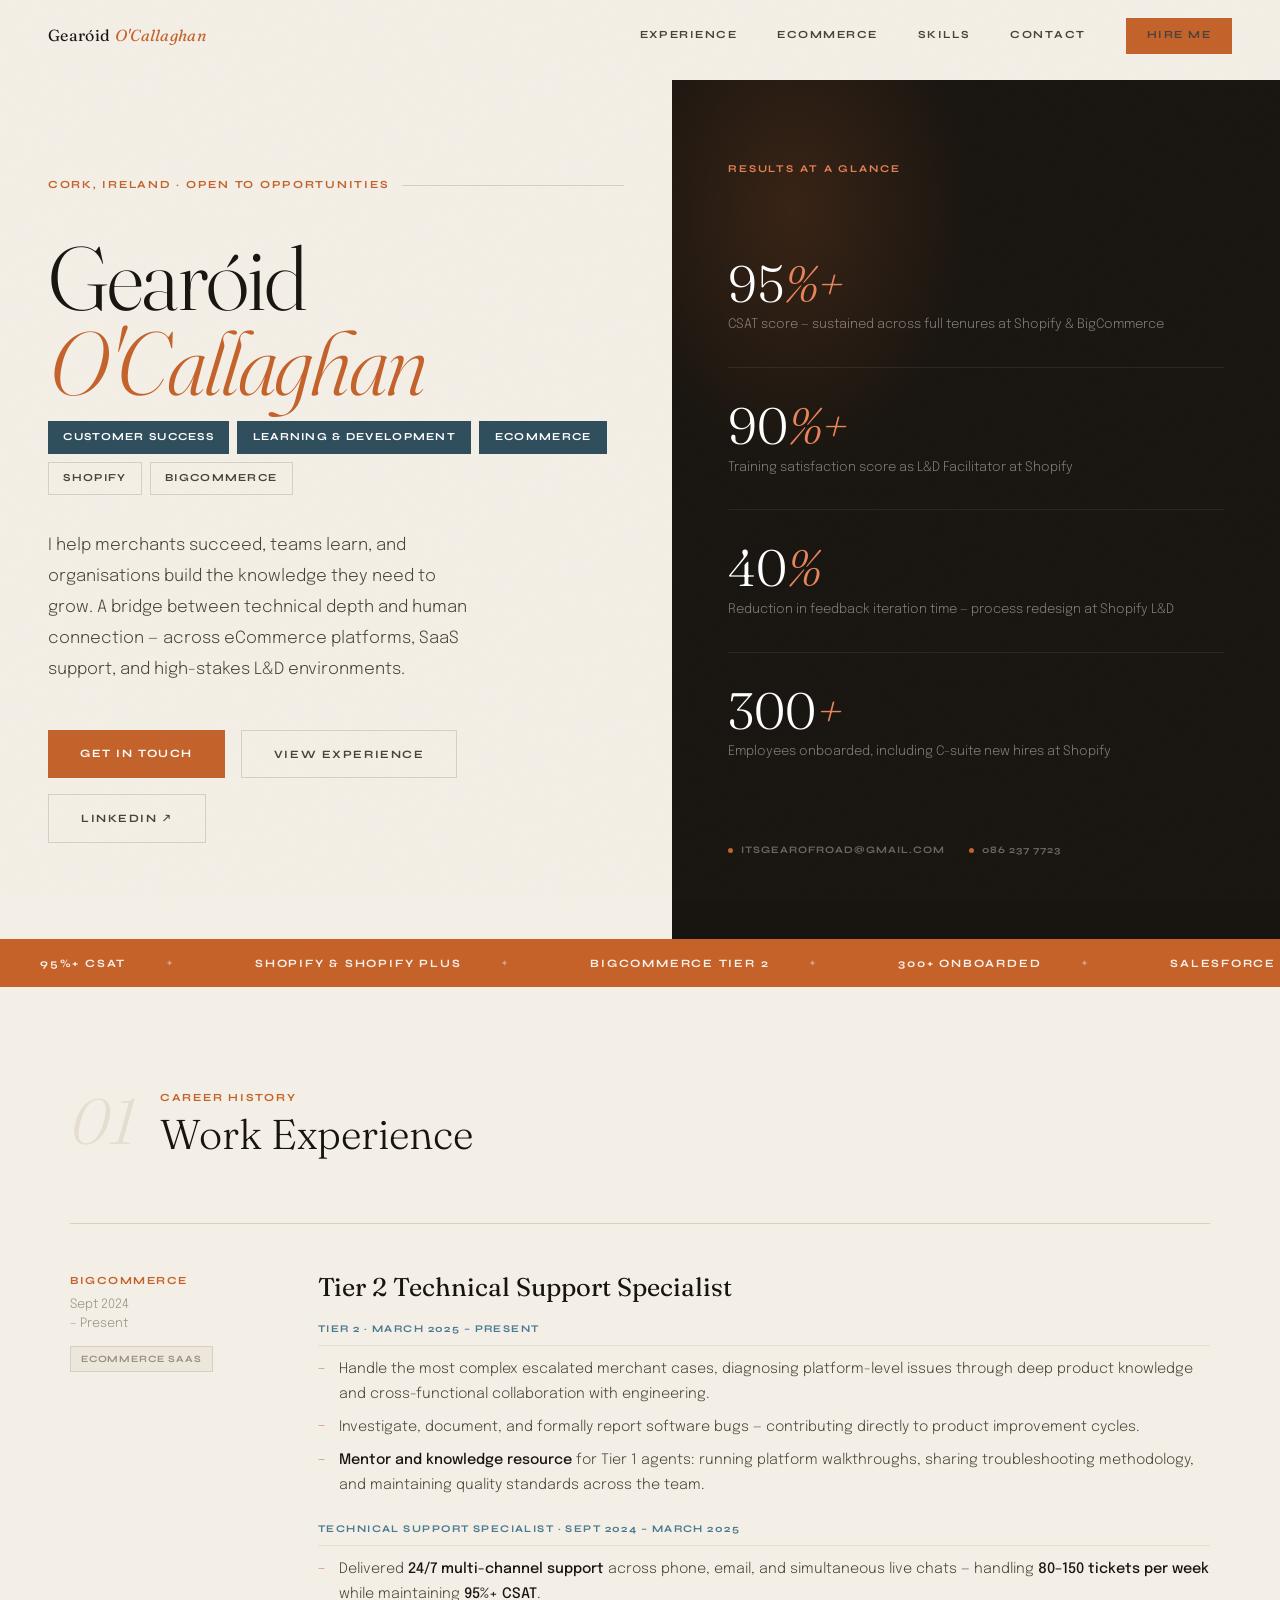
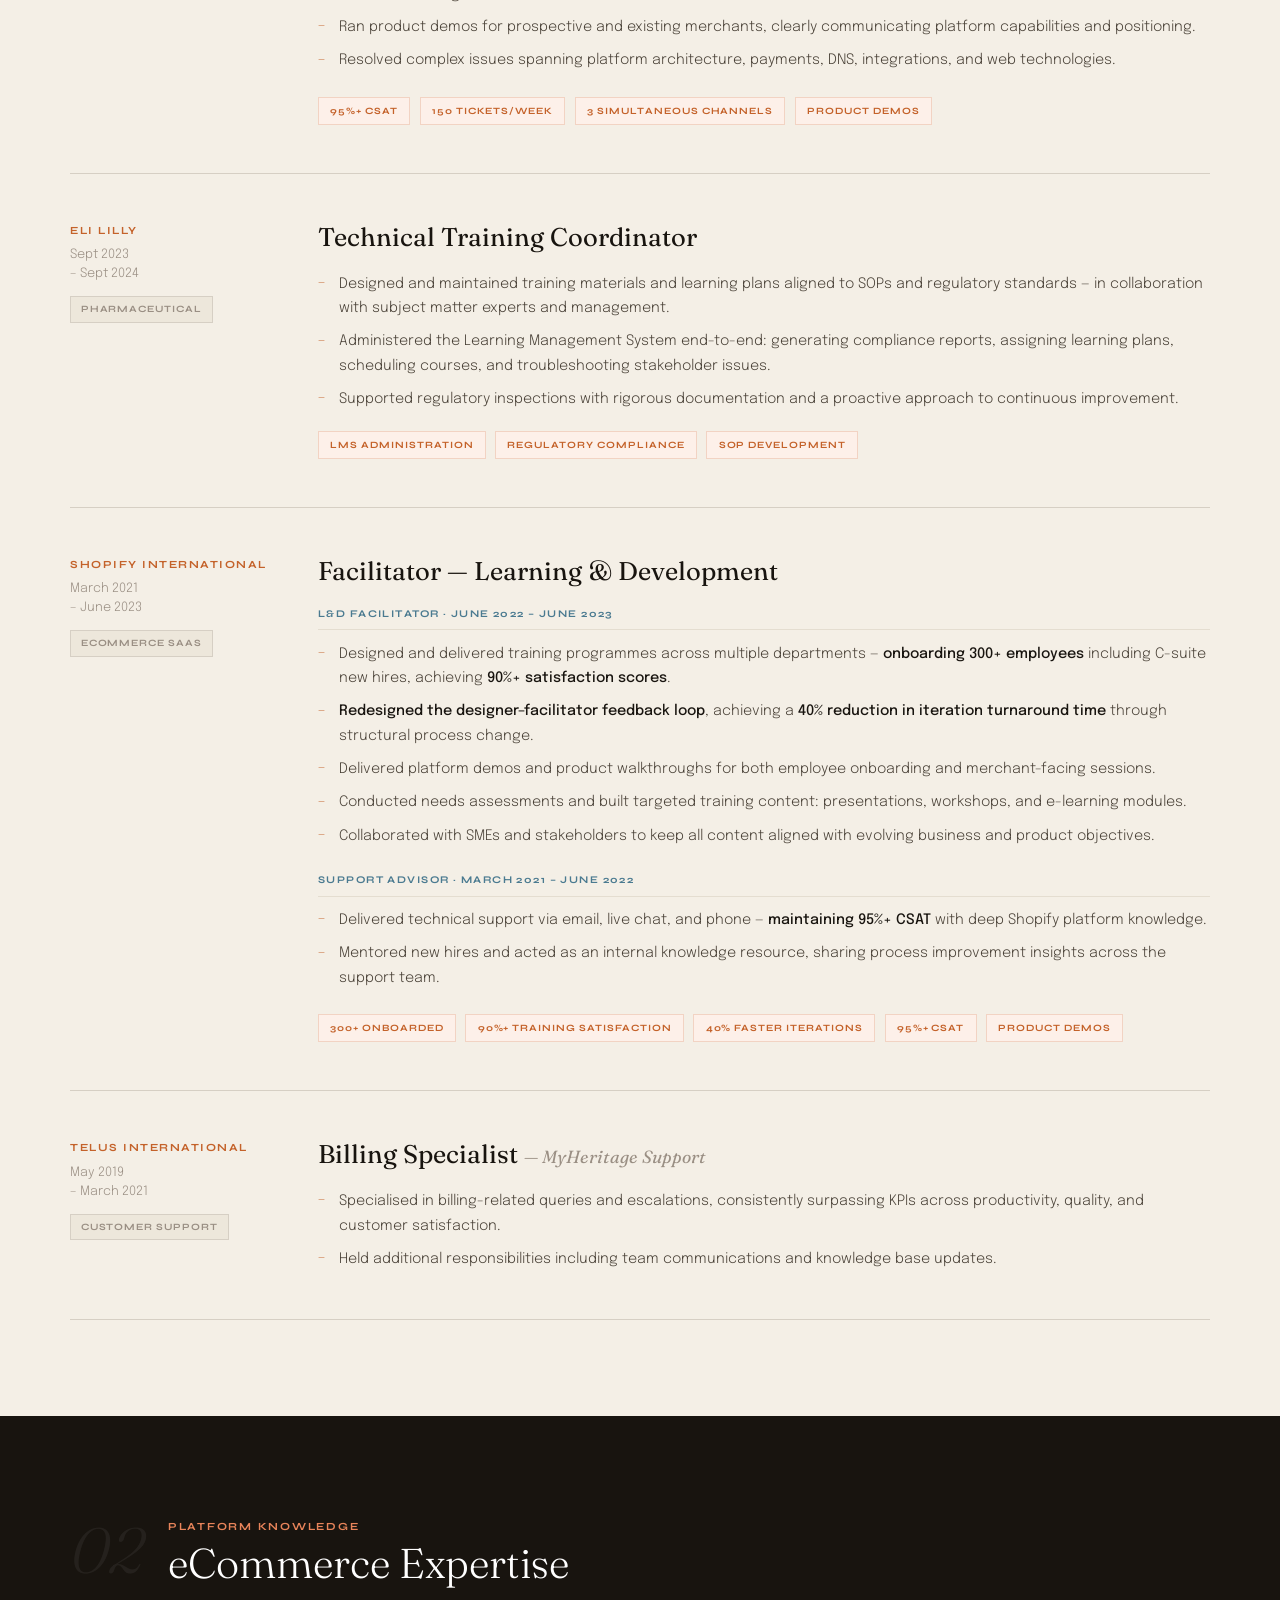
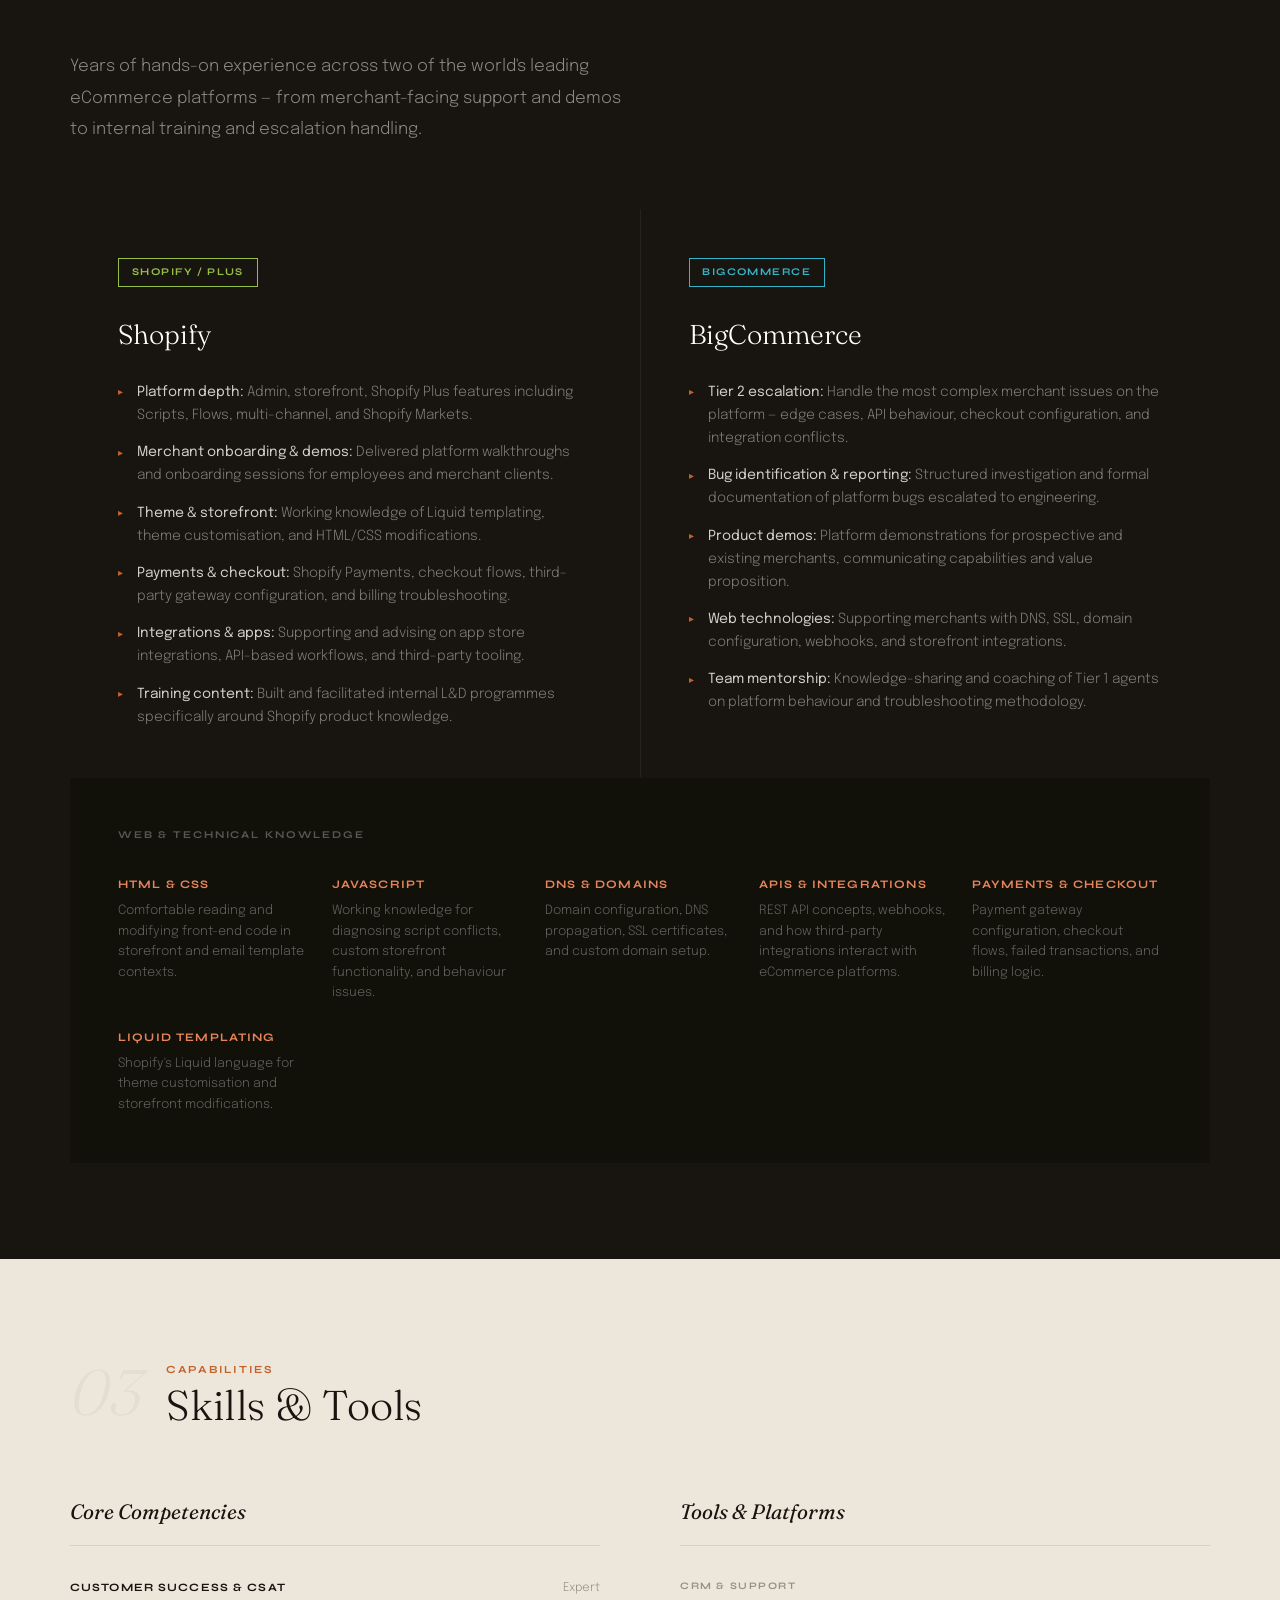
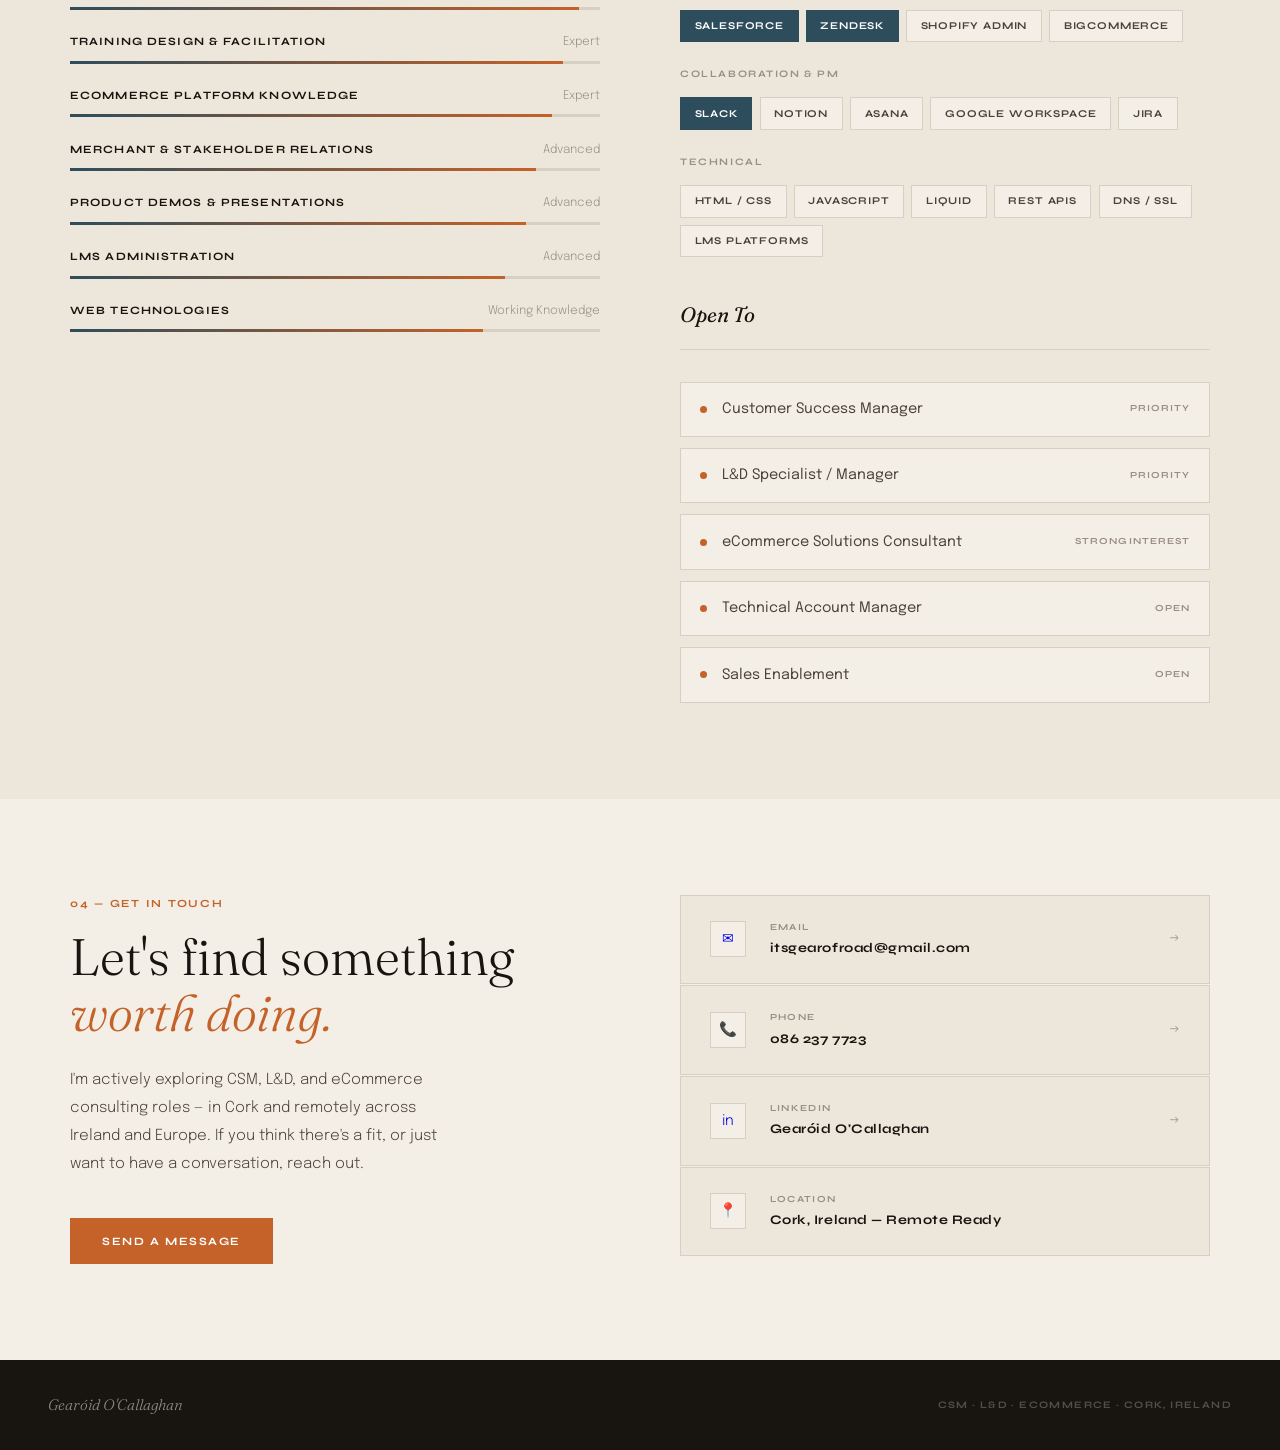
==== commit 4ee07da8: "Update index.html favicon" ====
--- a/index.html
+++ b/index.html
@@ -3,6 +3,7 @@
 <head>
   <meta charset="UTF-8" />
   <meta name="viewport" content="width=device-width, initial-scale=1.0" />
+  <link rel="icon" type="image/x-icon" href="favicon.ico" />
   <title>Gearóid O'Callaghan</title>
   <link rel="preconnect" href="https://fonts.googleapis.com" />
   <link href="https://fonts.googleapis.com/css2?family=Fraunces:ital,opsz,wght@0,9..144,300;0,9..144,400;0,9..144,700;1,9..144,300;1,9..144,400&family=Syne:wght@400;700;800&family=Epilogue:wght@300;400;500&display=swap" rel="stylesheet" />
@@ -1395,3 +1396,4 @@
 </script>
 </body>
 </html>
+
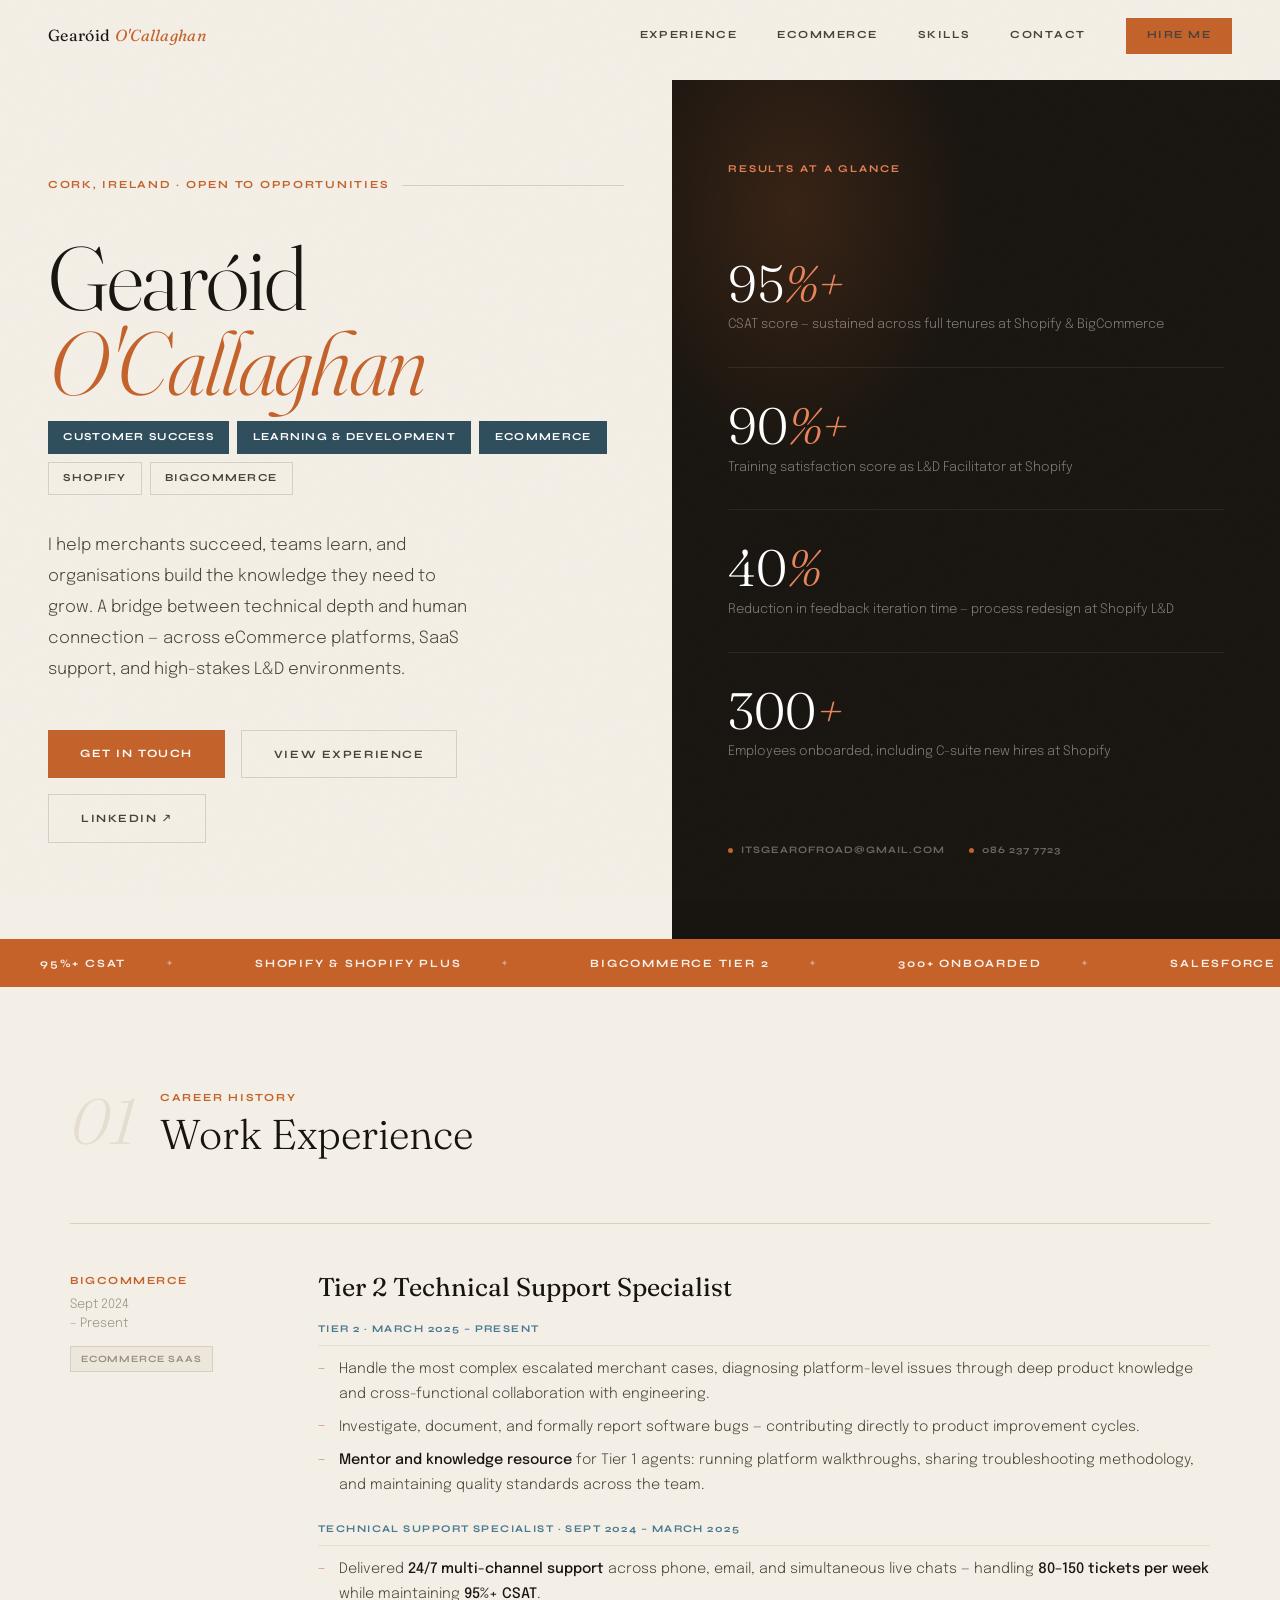
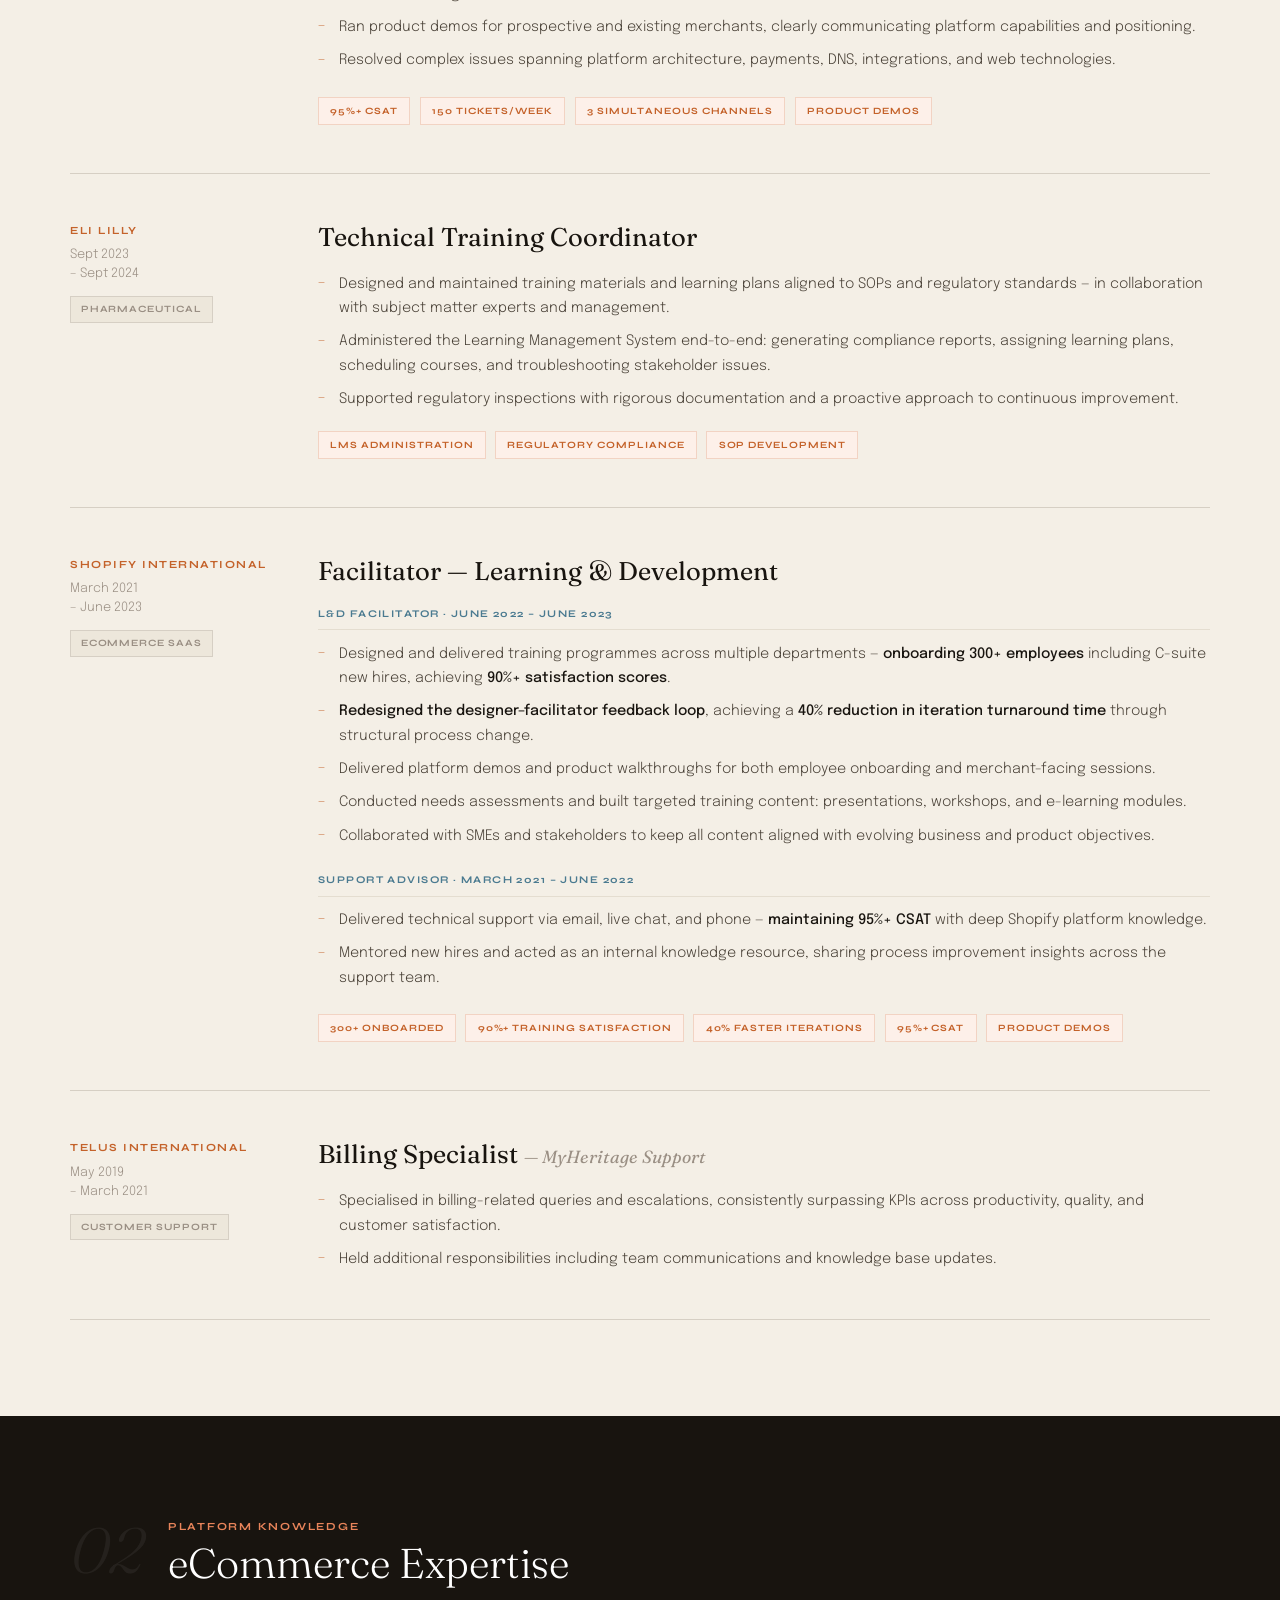
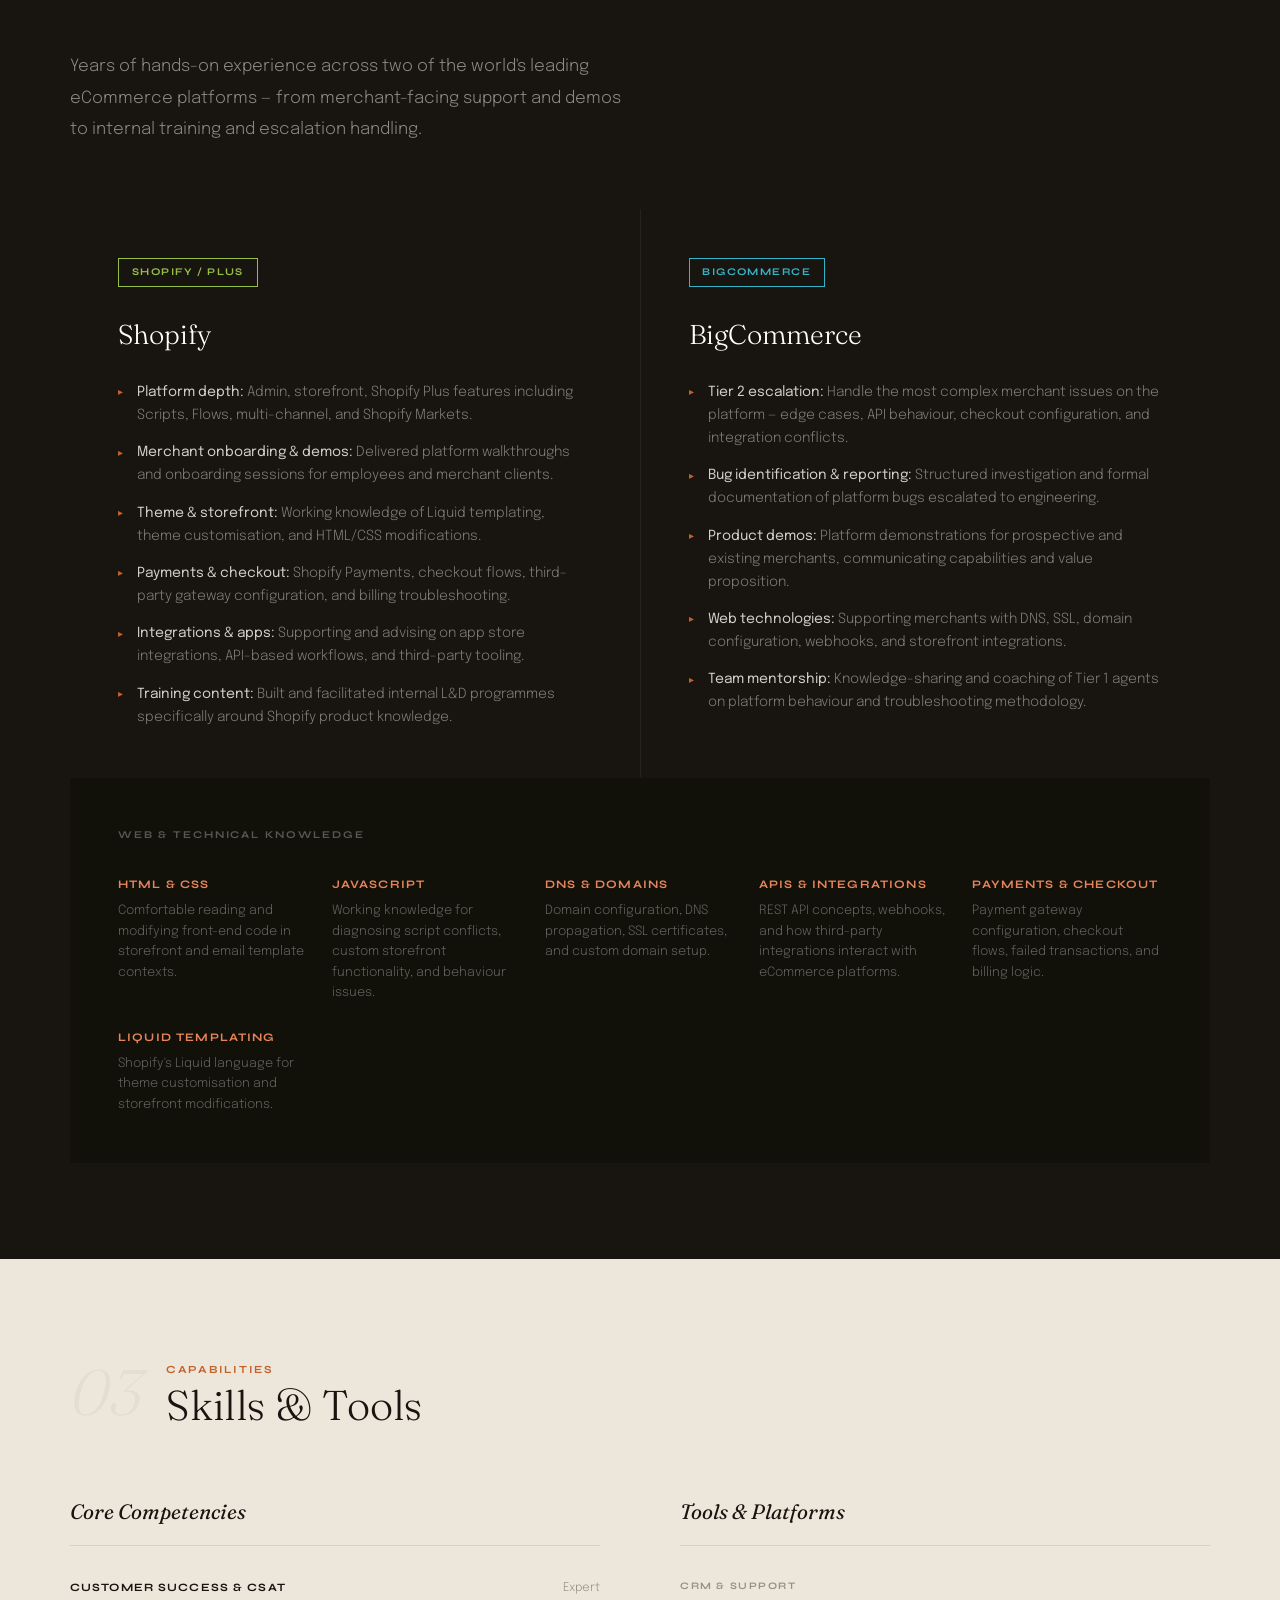
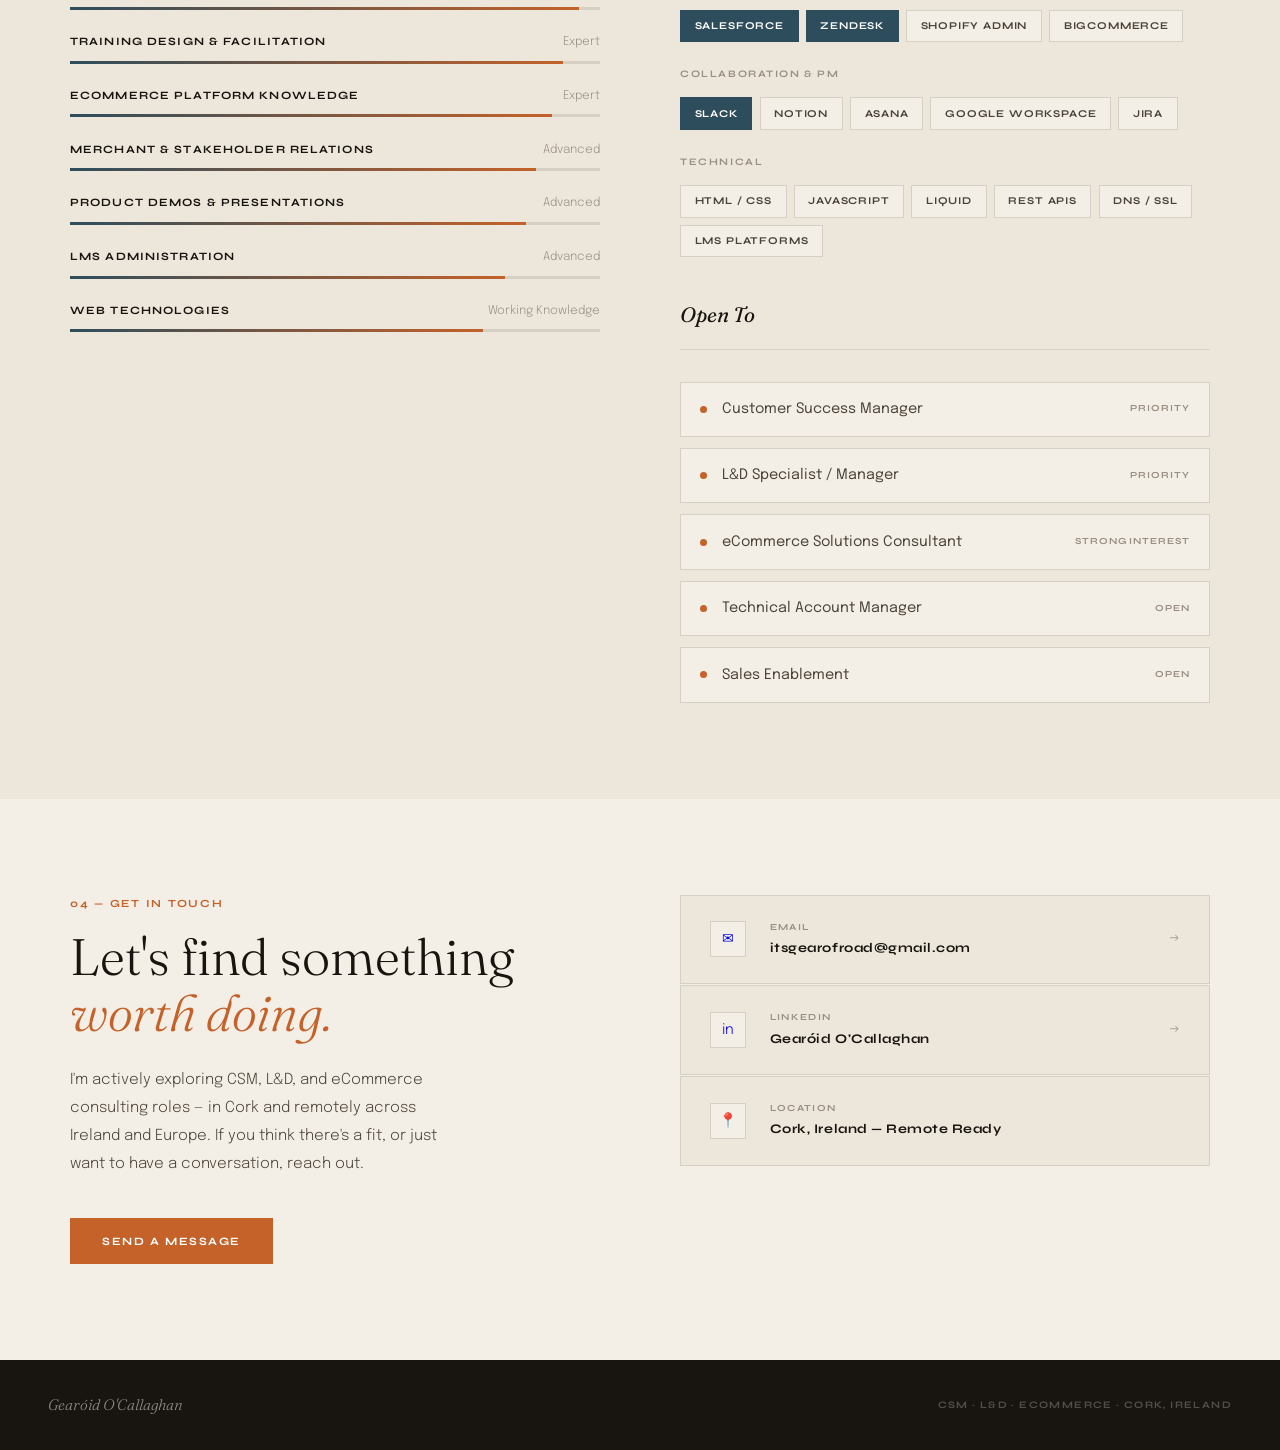
==== commit 7658a82c: "Update index.html removed phone" ====
--- a/index.html
+++ b/index.html
@@ -1329,14 +1329,6 @@
           </div>
           <span class="contact-row-arrow">→</span>
         </a>
-        <a class="contact-row" href="tel:0862377723">
-          <div class="contact-row-icon">📞</div>
-          <div class="contact-row-body">
-            <div class="contact-row-label">Phone</div>
-            <div class="contact-row-value">086 237 7723</div>
-          </div>
-          <span class="contact-row-arrow">→</span>
-        </a>
         <a class="contact-row" href="https://www.linkedin.com/in/gear%C3%B3id-o-callaghan-501069163/" target="_blank" rel="noopener">
           <div class="contact-row-icon">in</div>
           <div class="contact-row-body">
@@ -1397,3 +1389,4 @@
 </body>
 </html>
 
+
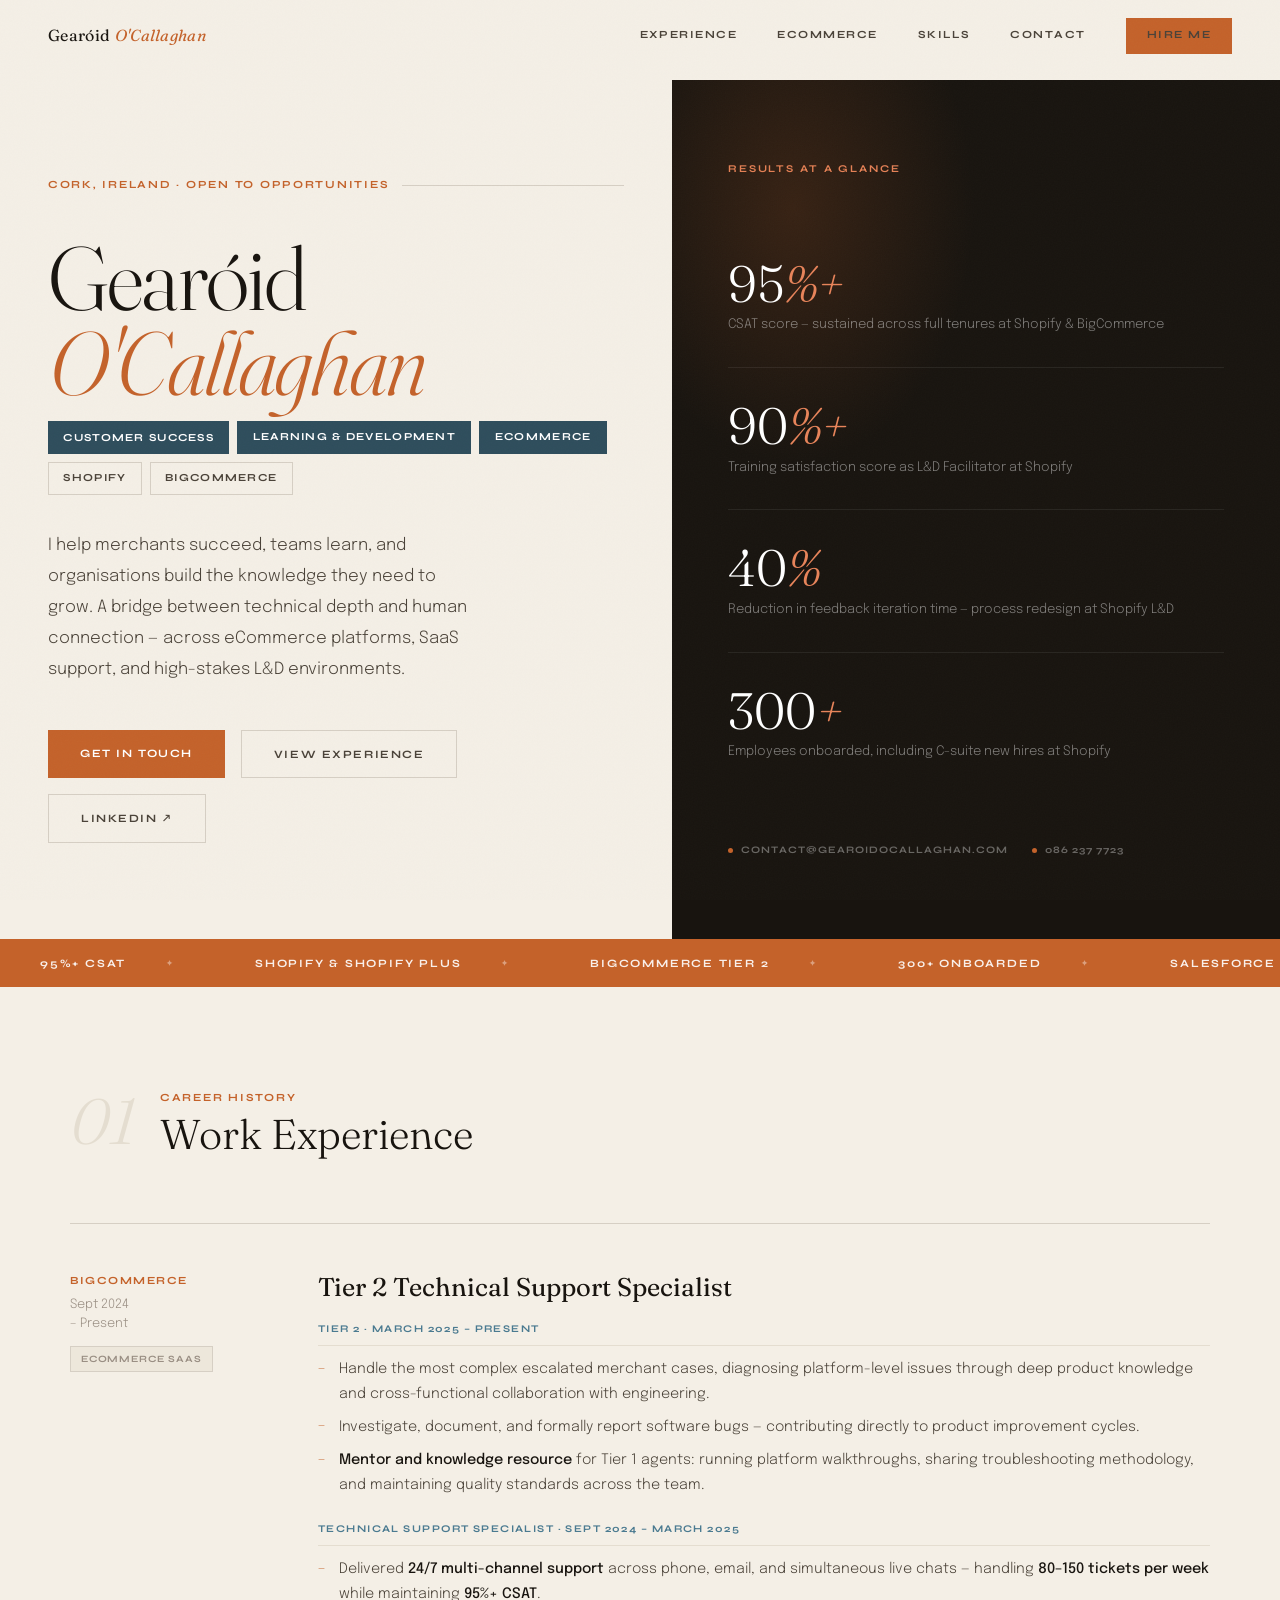
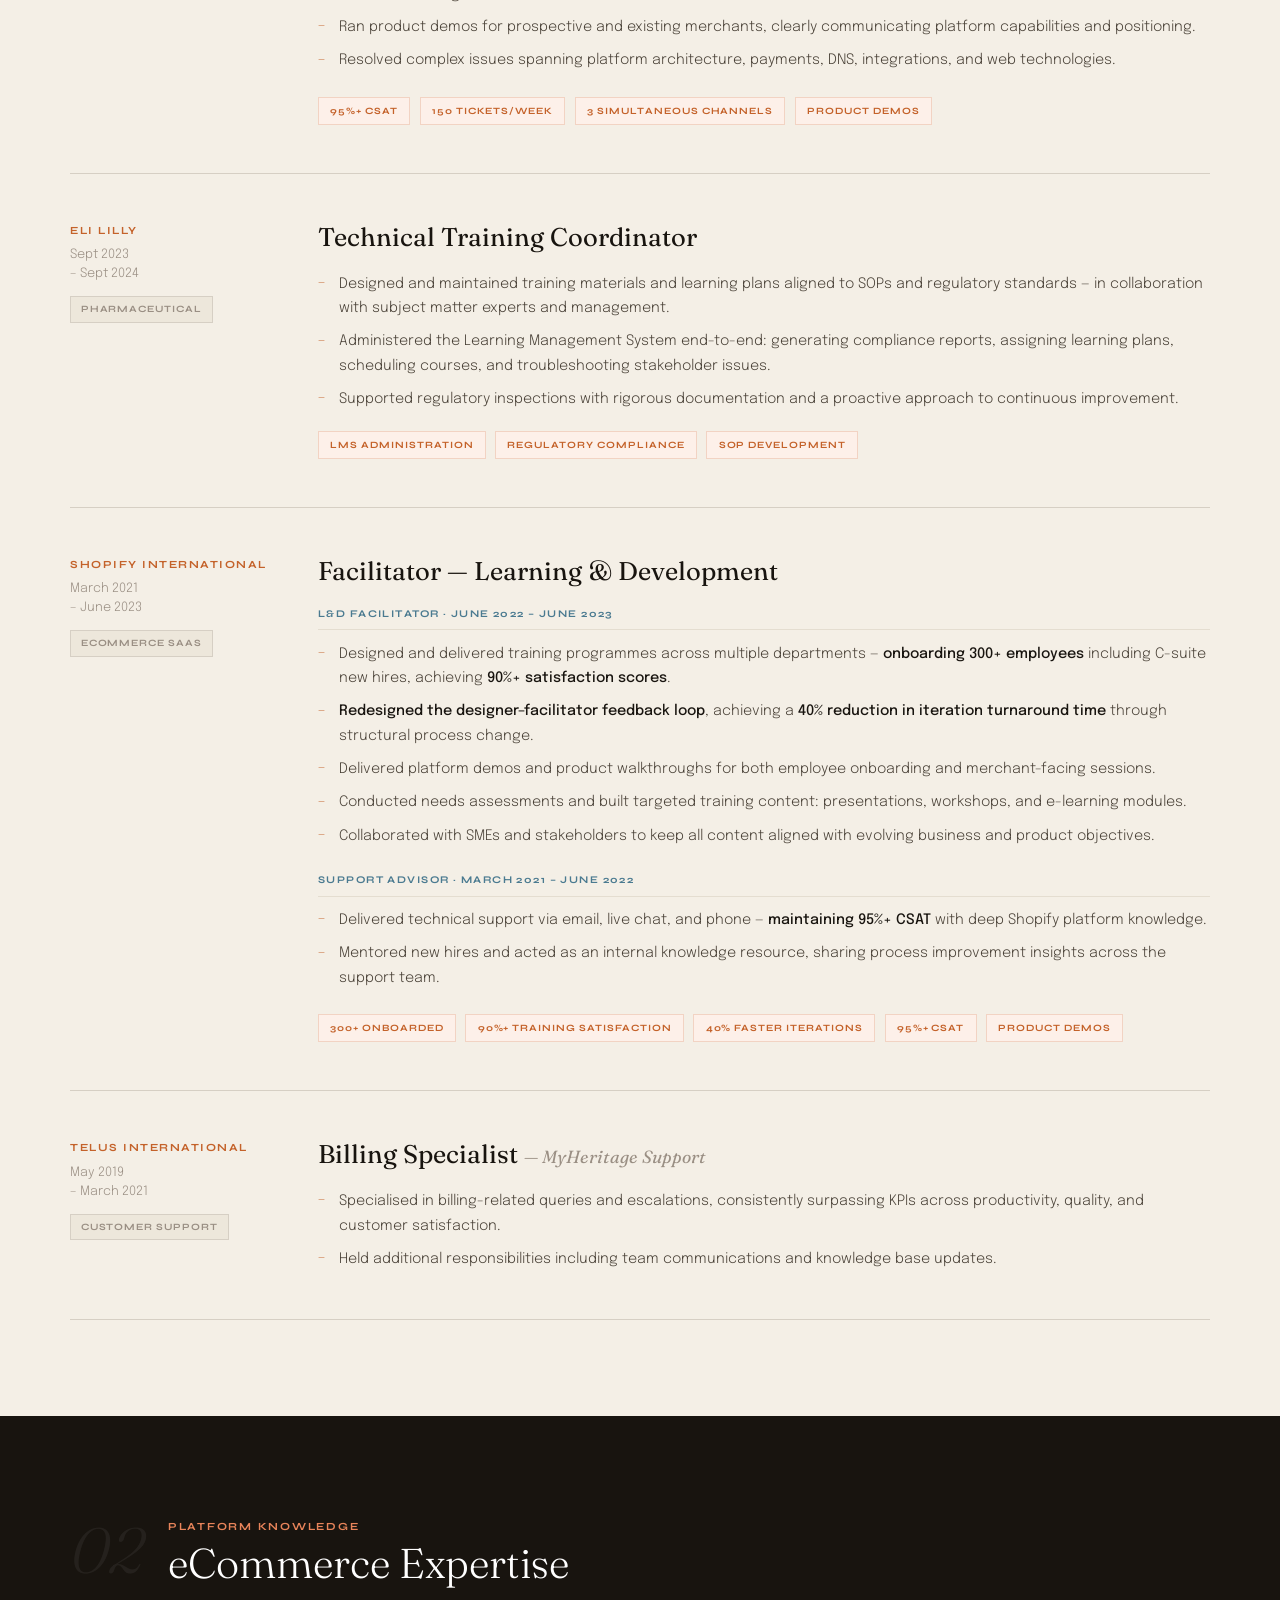
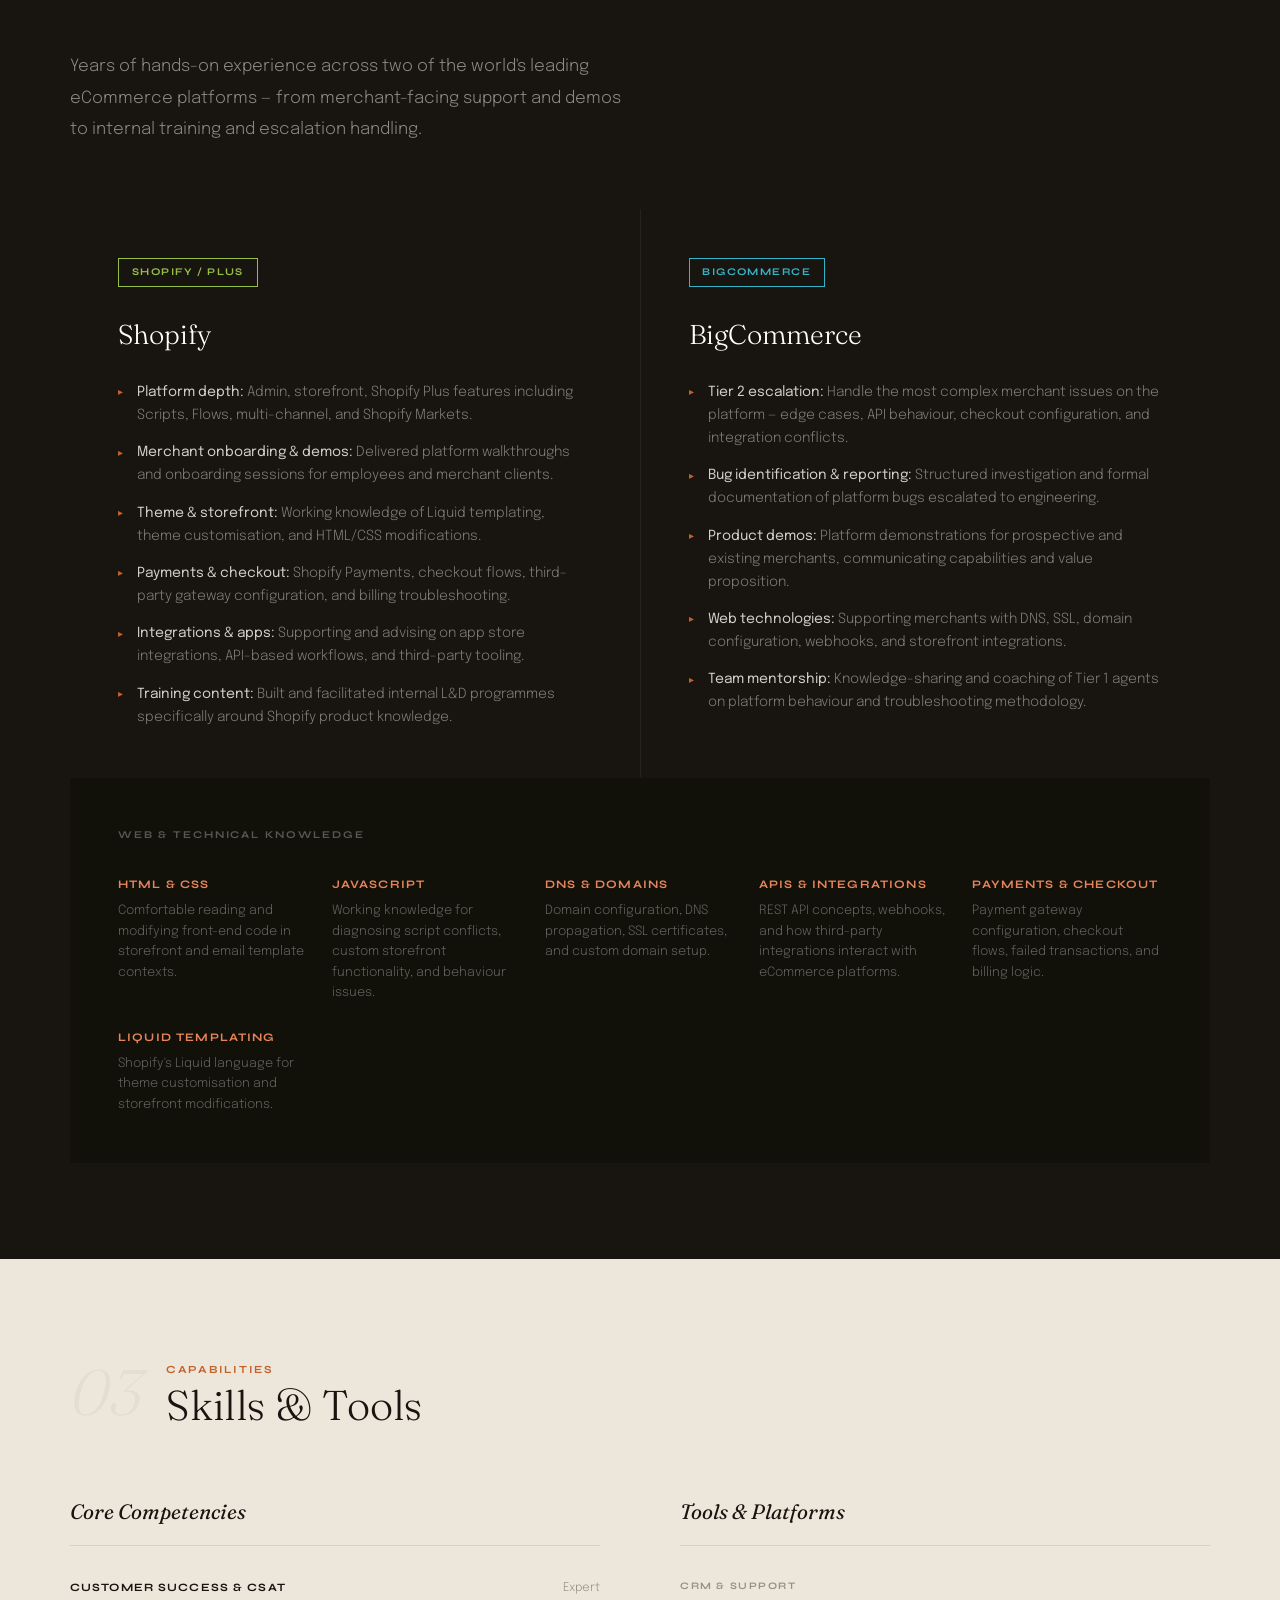
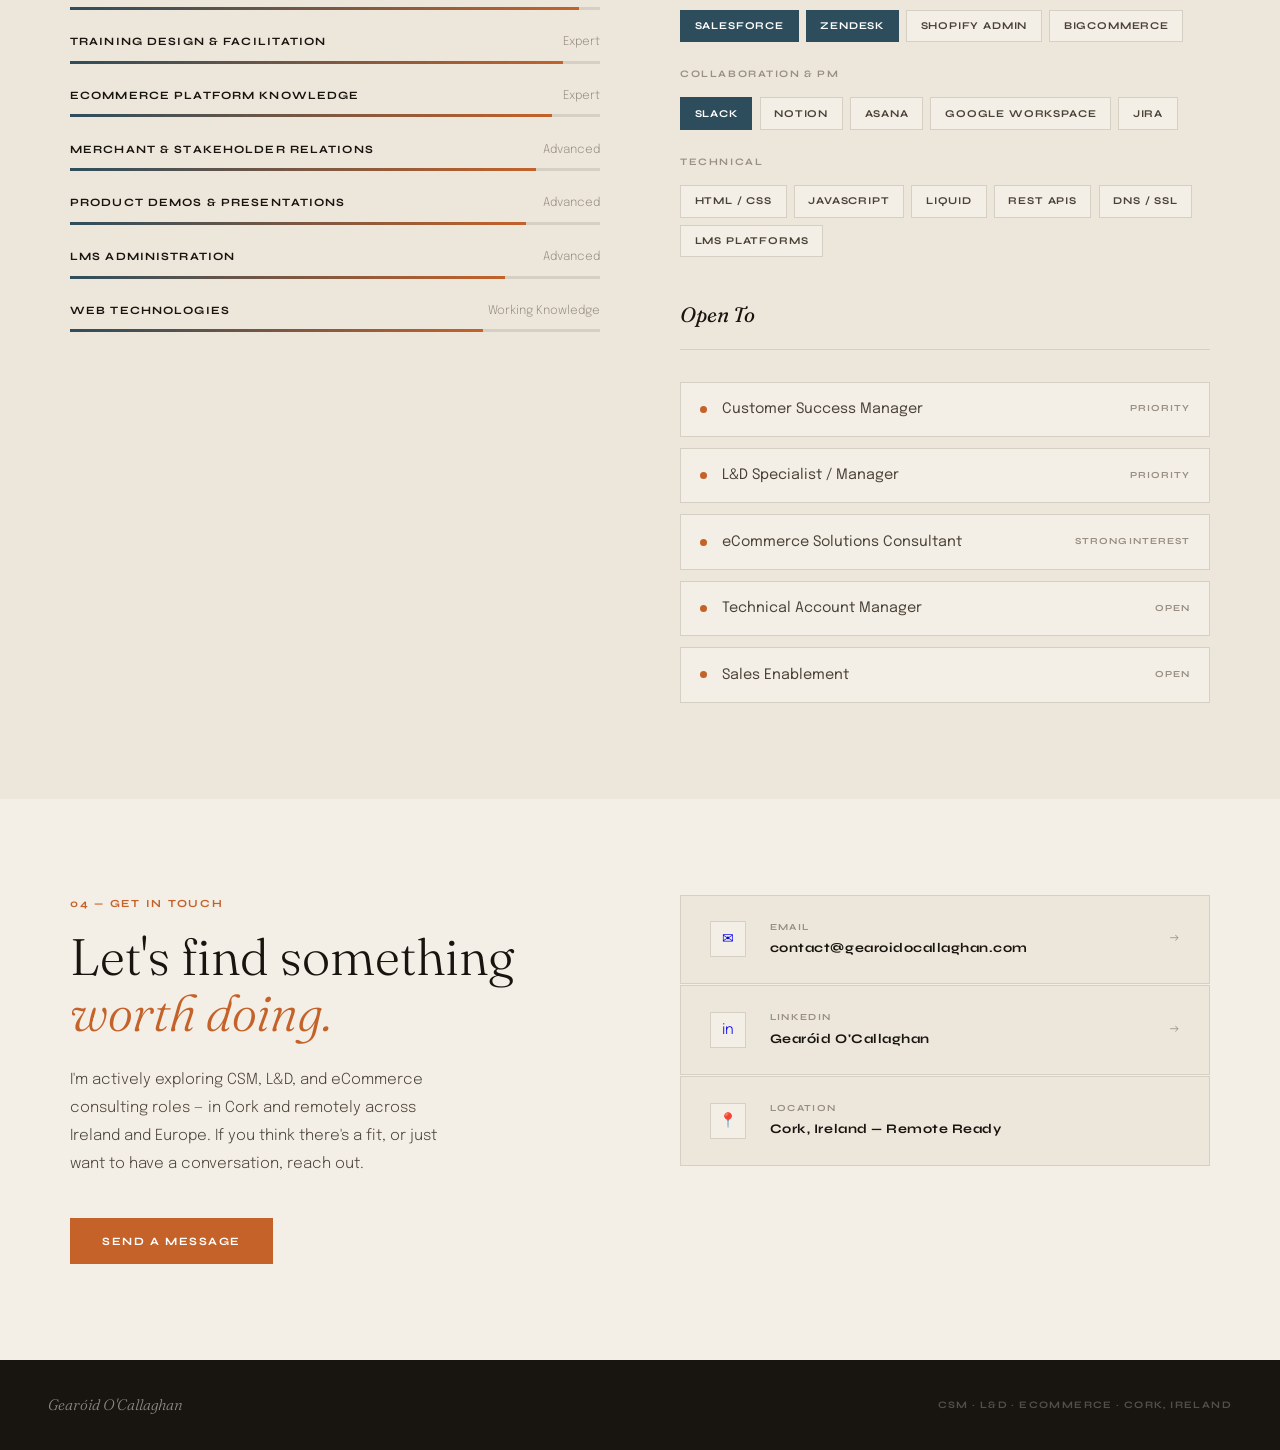
==== commit c4449676: "Update index.html" ====
--- a/index.html
+++ b/index.html
@@ -943,7 +943,7 @@
       </div>
     </div>
     <div class="hero-right-footer">
-      <a class="contact-chip" href="mailto:itsgearofroad@gmail.com">itsgearofroad@gmail.com</a>
+      <a class="contact-chip" href="mailto:contact@gearoidocallaghan.com">contact@gearoidocallaghan.com</a>
       <a class="contact-chip" href="tel:0862377723">086 237 7723</a>
     </div>
   </div>
@@ -1318,14 +1318,14 @@
         <p class="contact-blurb">
           I'm actively exploring CSM, L&D, and eCommerce consulting roles — in Cork and remotely across Ireland and Europe. If you think there's a fit, or just want to have a conversation, reach out.
         </p>
-        <a class="btn btn-filled" href="mailto:itsgearofroad@gmail.com">Send a Message</a>
+        <a class="btn btn-filled" href="mailto:contact@gearoidocallaghan.com">Send a Message</a>
       </div>
       <div class="contact-right reveal">
-        <a class="contact-row" href="mailto:itsgearofroad@gmail.com">
+        <a class="contact-row" href="mailto:contact@gearoidocallaghan.com">
           <div class="contact-row-icon">✉</div>
           <div class="contact-row-body">
             <div class="contact-row-label">Email</div>
-            <div class="contact-row-value">itsgearofroad@gmail.com</div>
+            <div class="contact-row-value">contact@gearoidocallaghan.com</div>
           </div>
           <span class="contact-row-arrow">→</span>
         </a>
@@ -1390,3 +1390,4 @@
 </html>
 
 
+
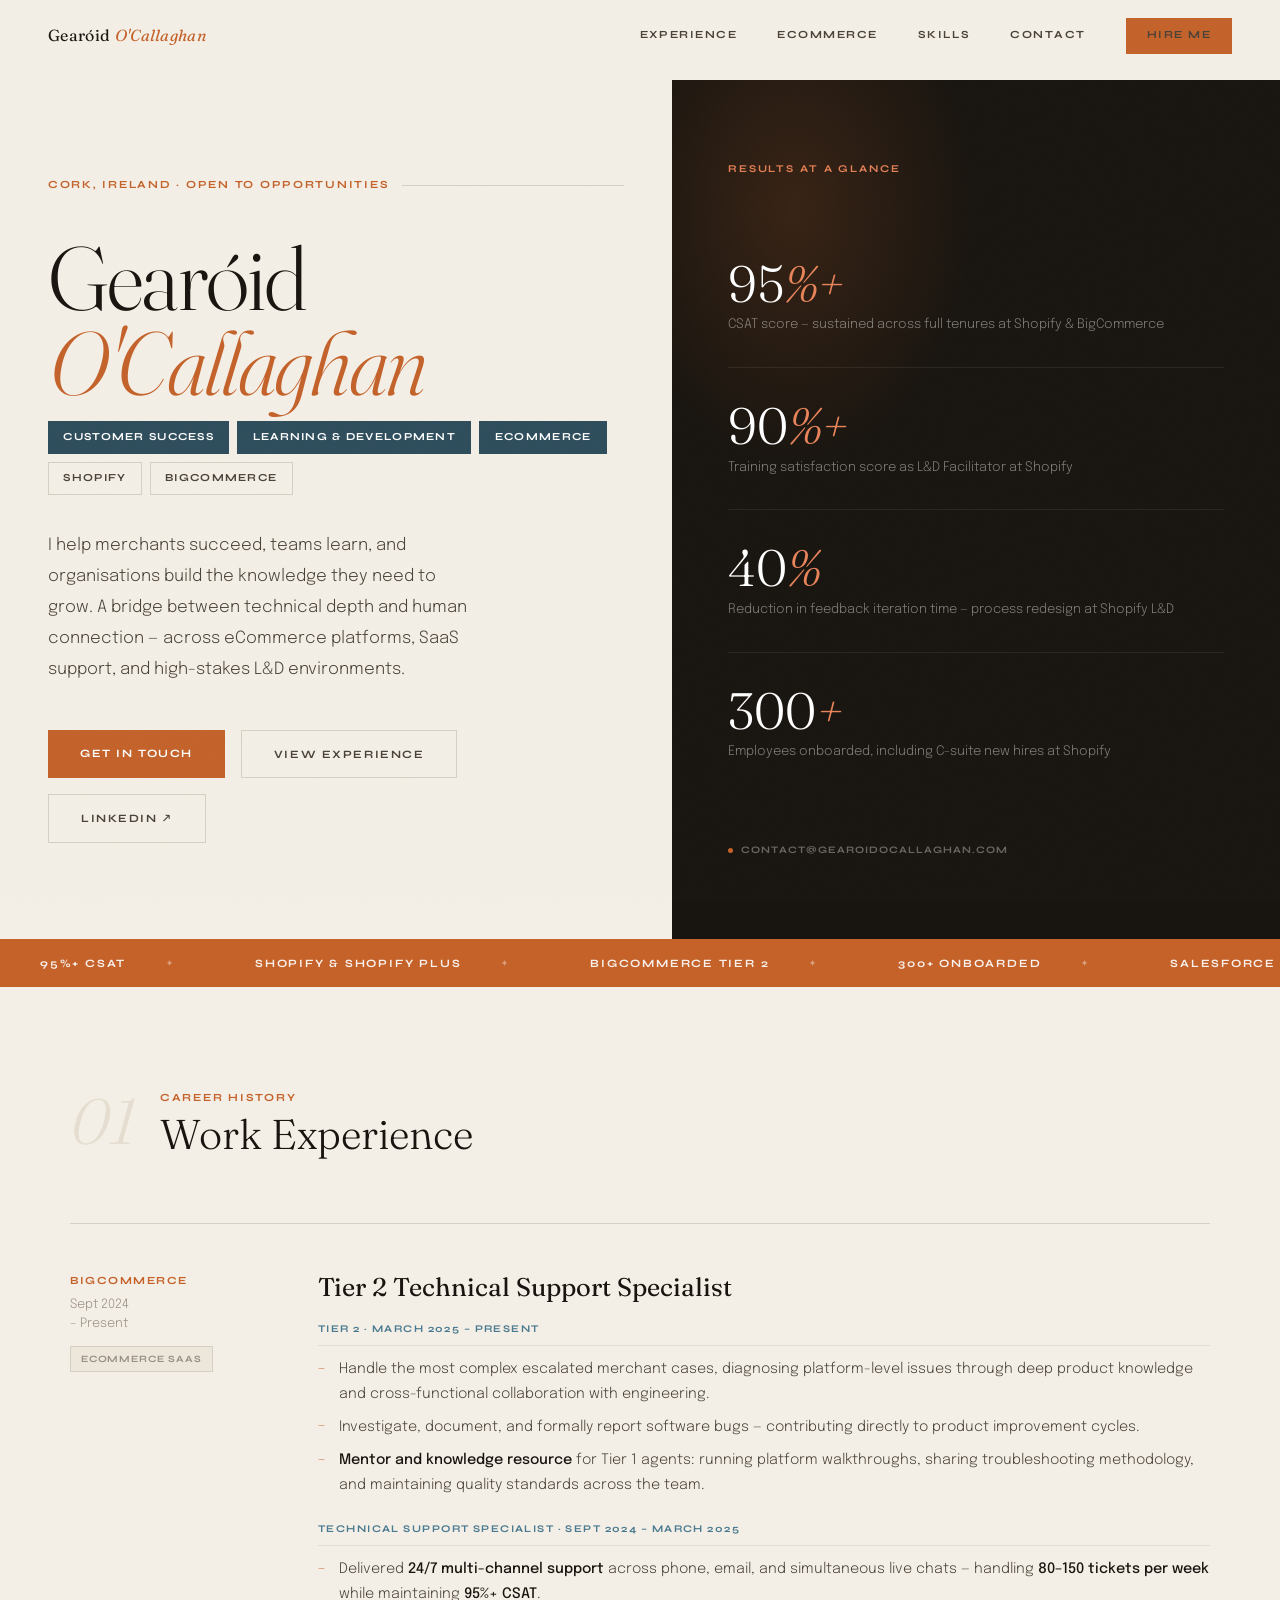
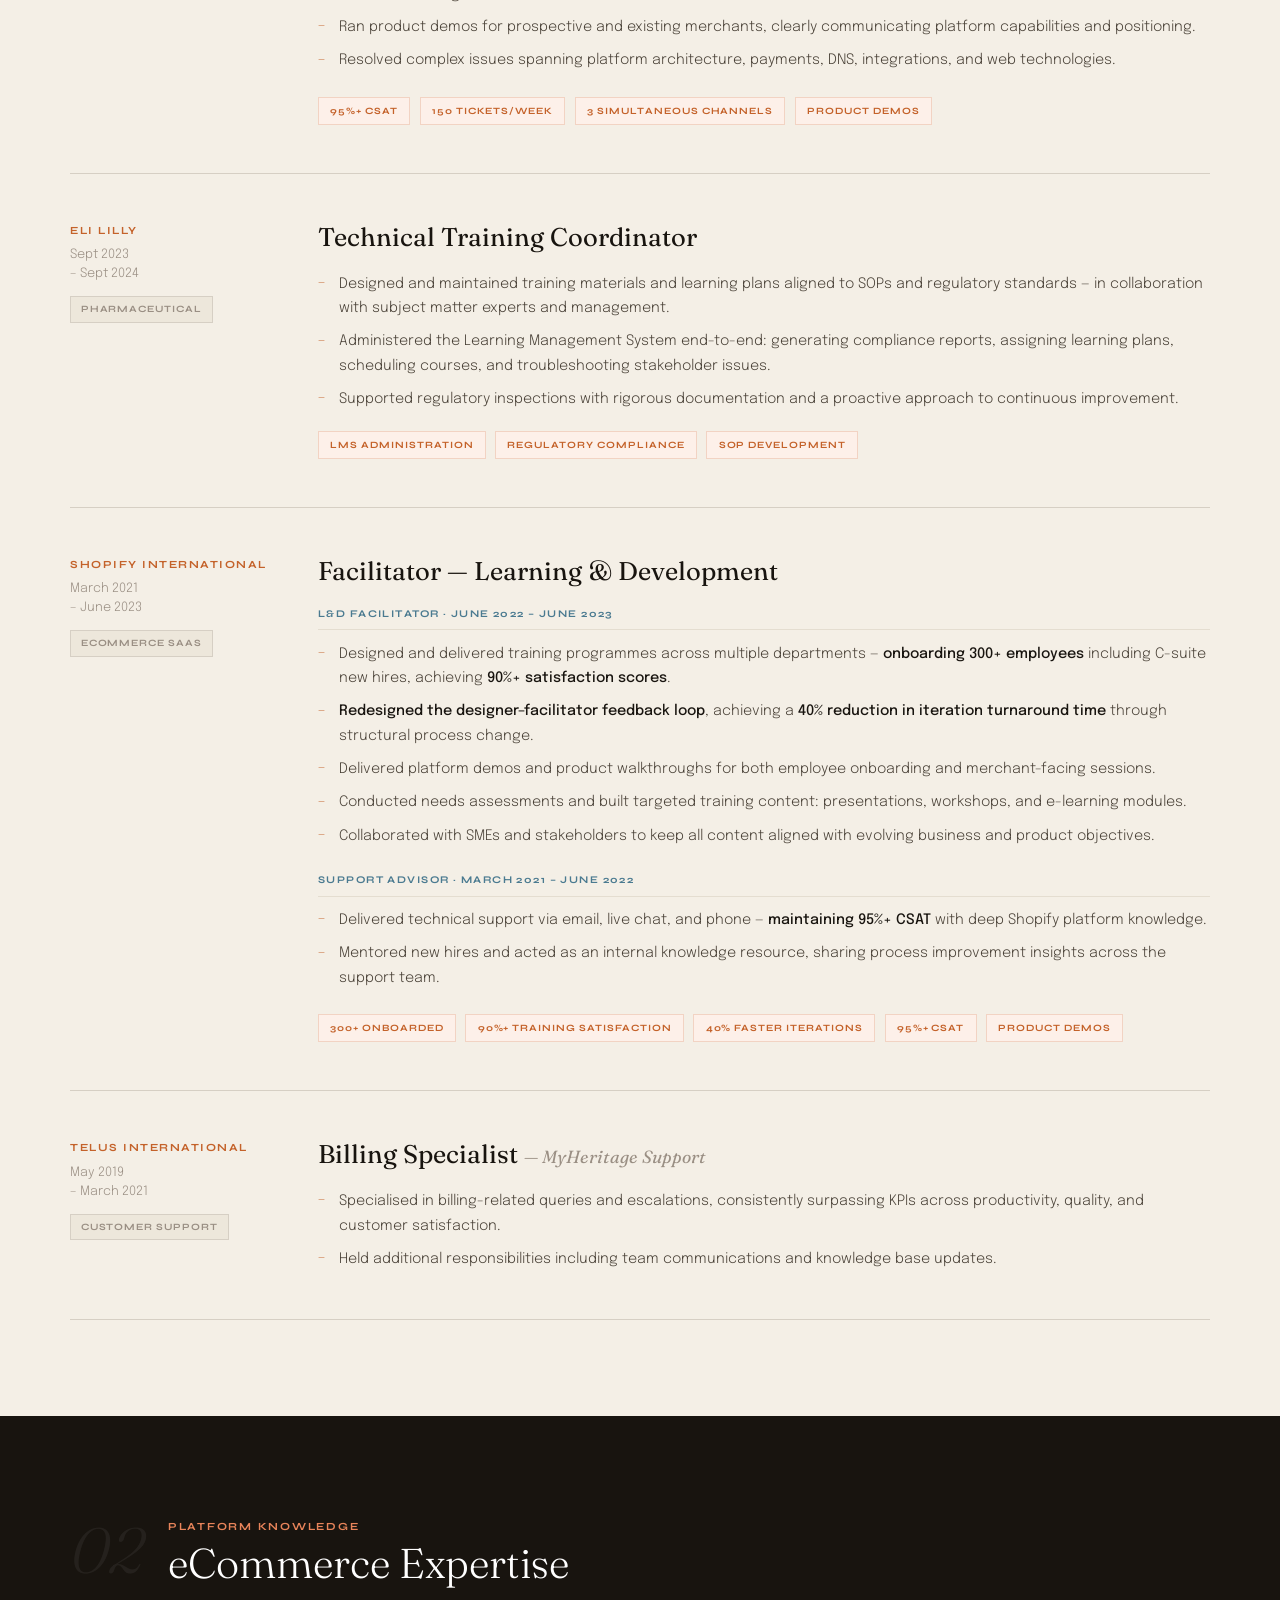
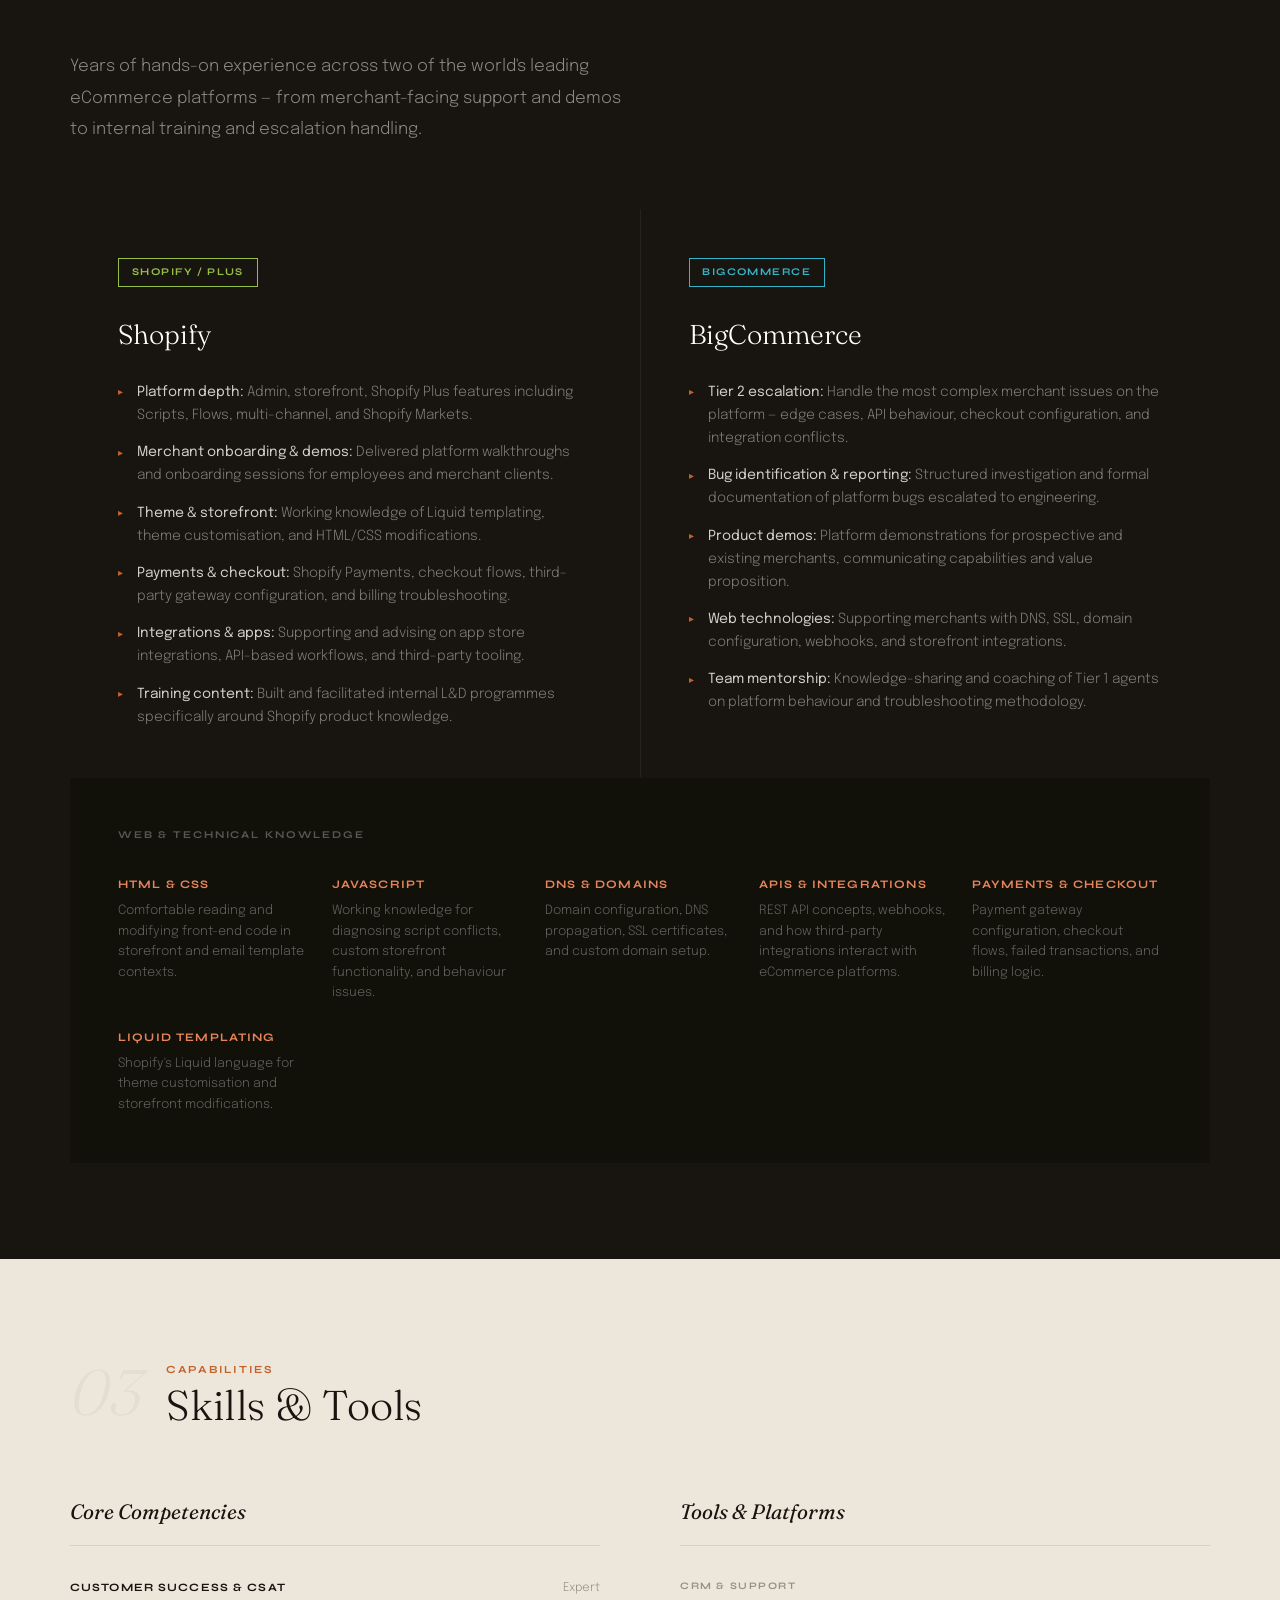
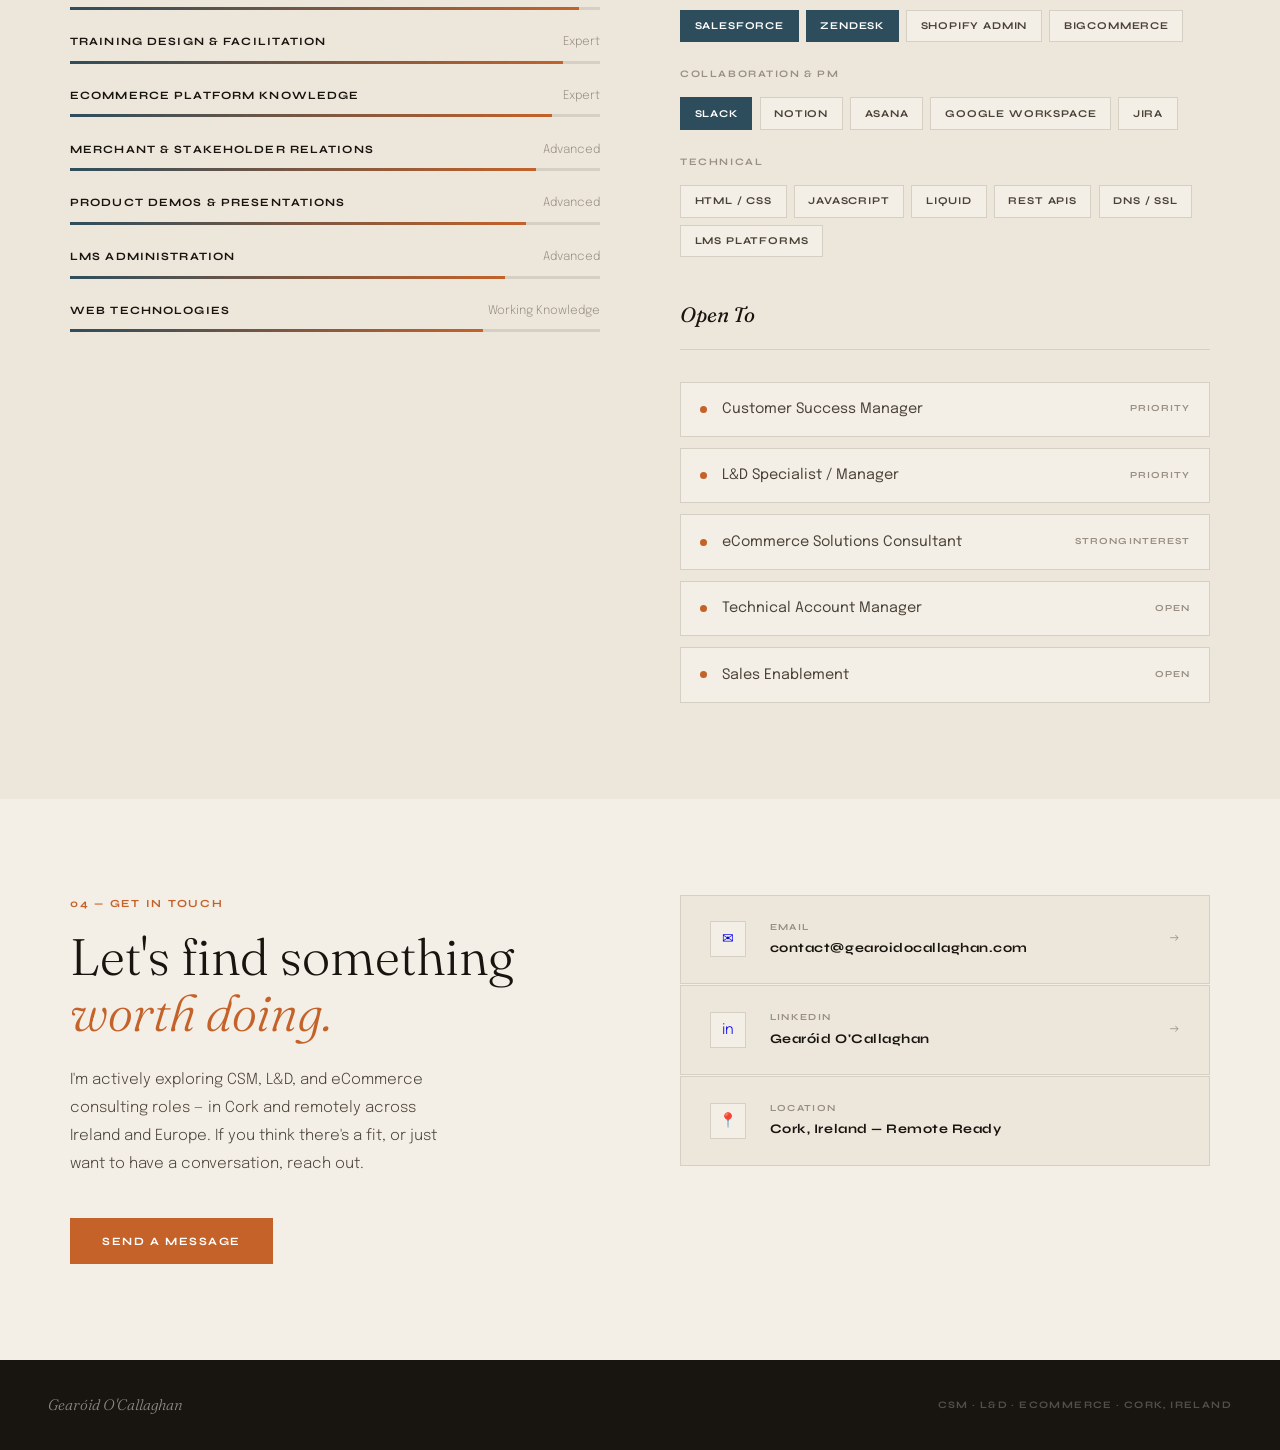
==== commit 782ef5b6: "Update index.html" ====
--- a/index.html
+++ b/index.html
@@ -944,7 +944,6 @@
     </div>
     <div class="hero-right-footer">
       <a class="contact-chip" href="mailto:contact@gearoidocallaghan.com">contact@gearoidocallaghan.com</a>
-      <a class="contact-chip" href="tel:0862377723">086 237 7723</a>
     </div>
   </div>
 </section>
@@ -1391,3 +1390,4 @@
 
 
 
+
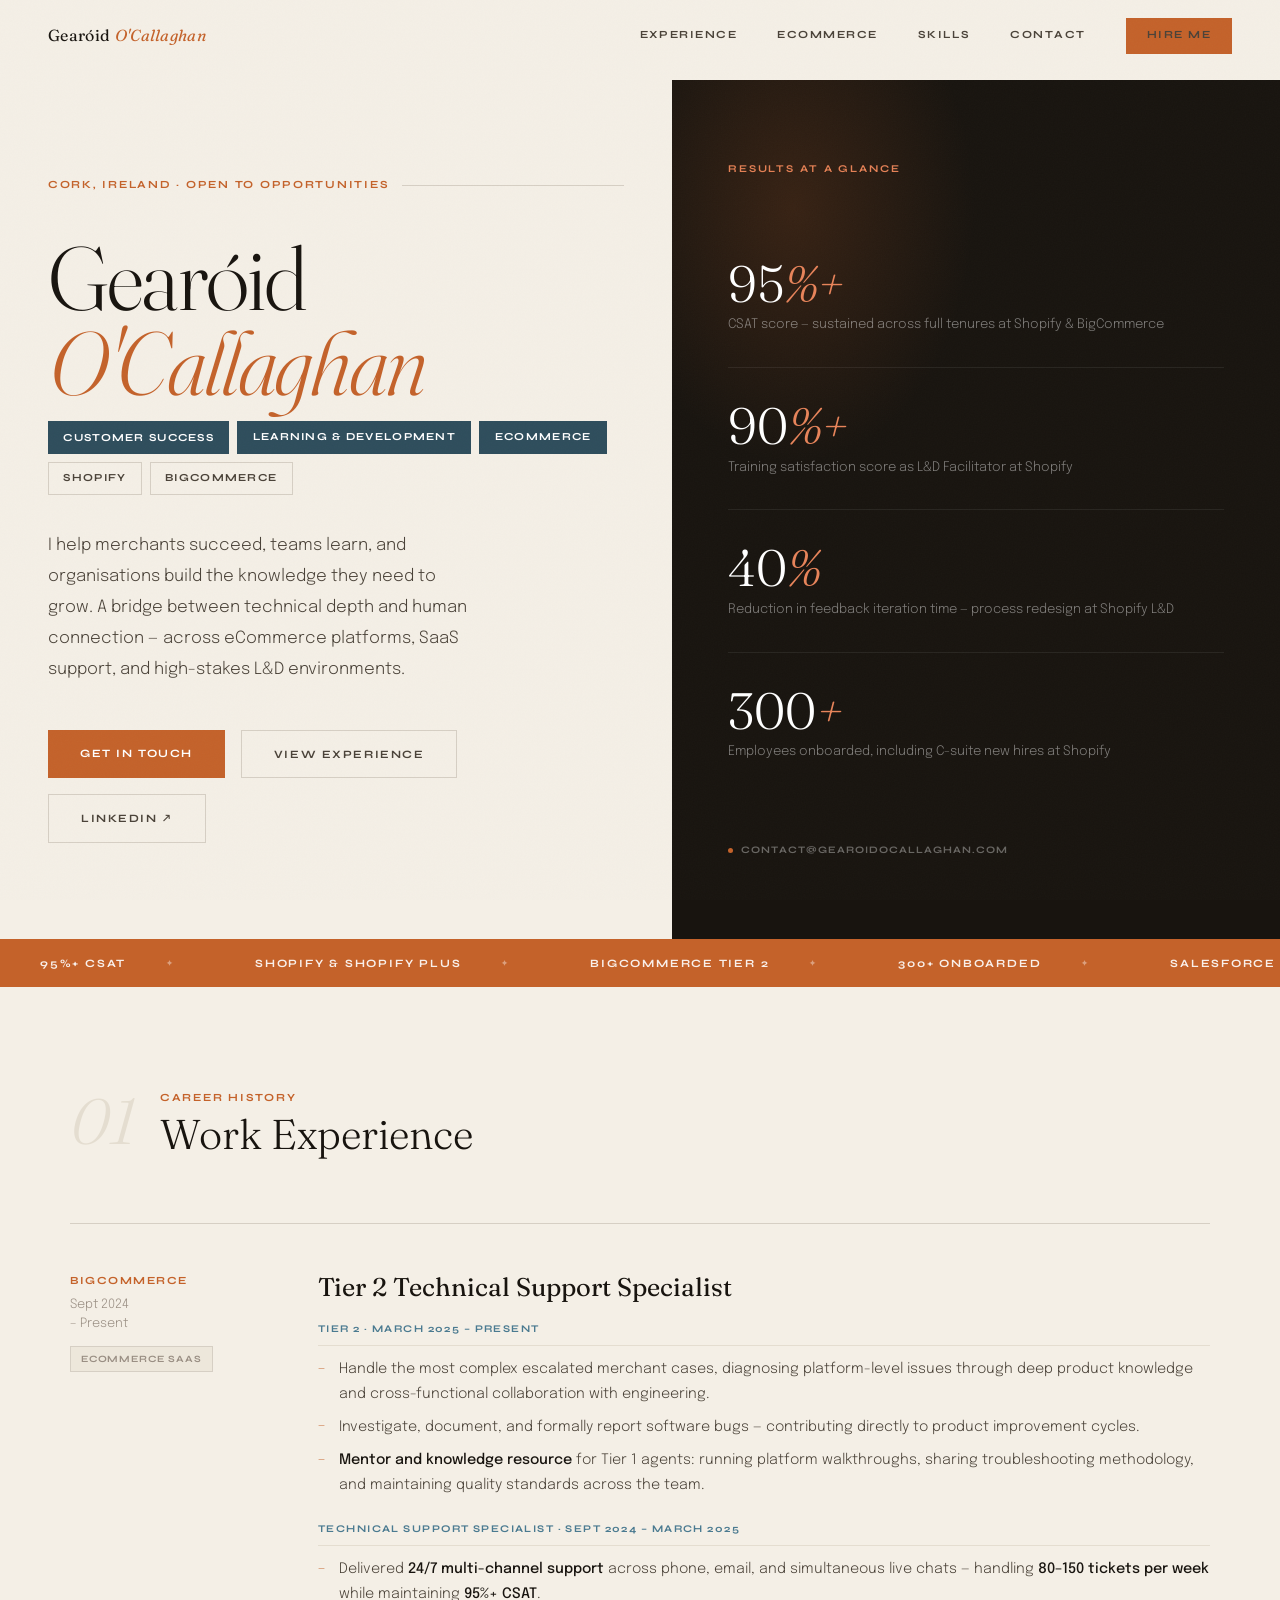
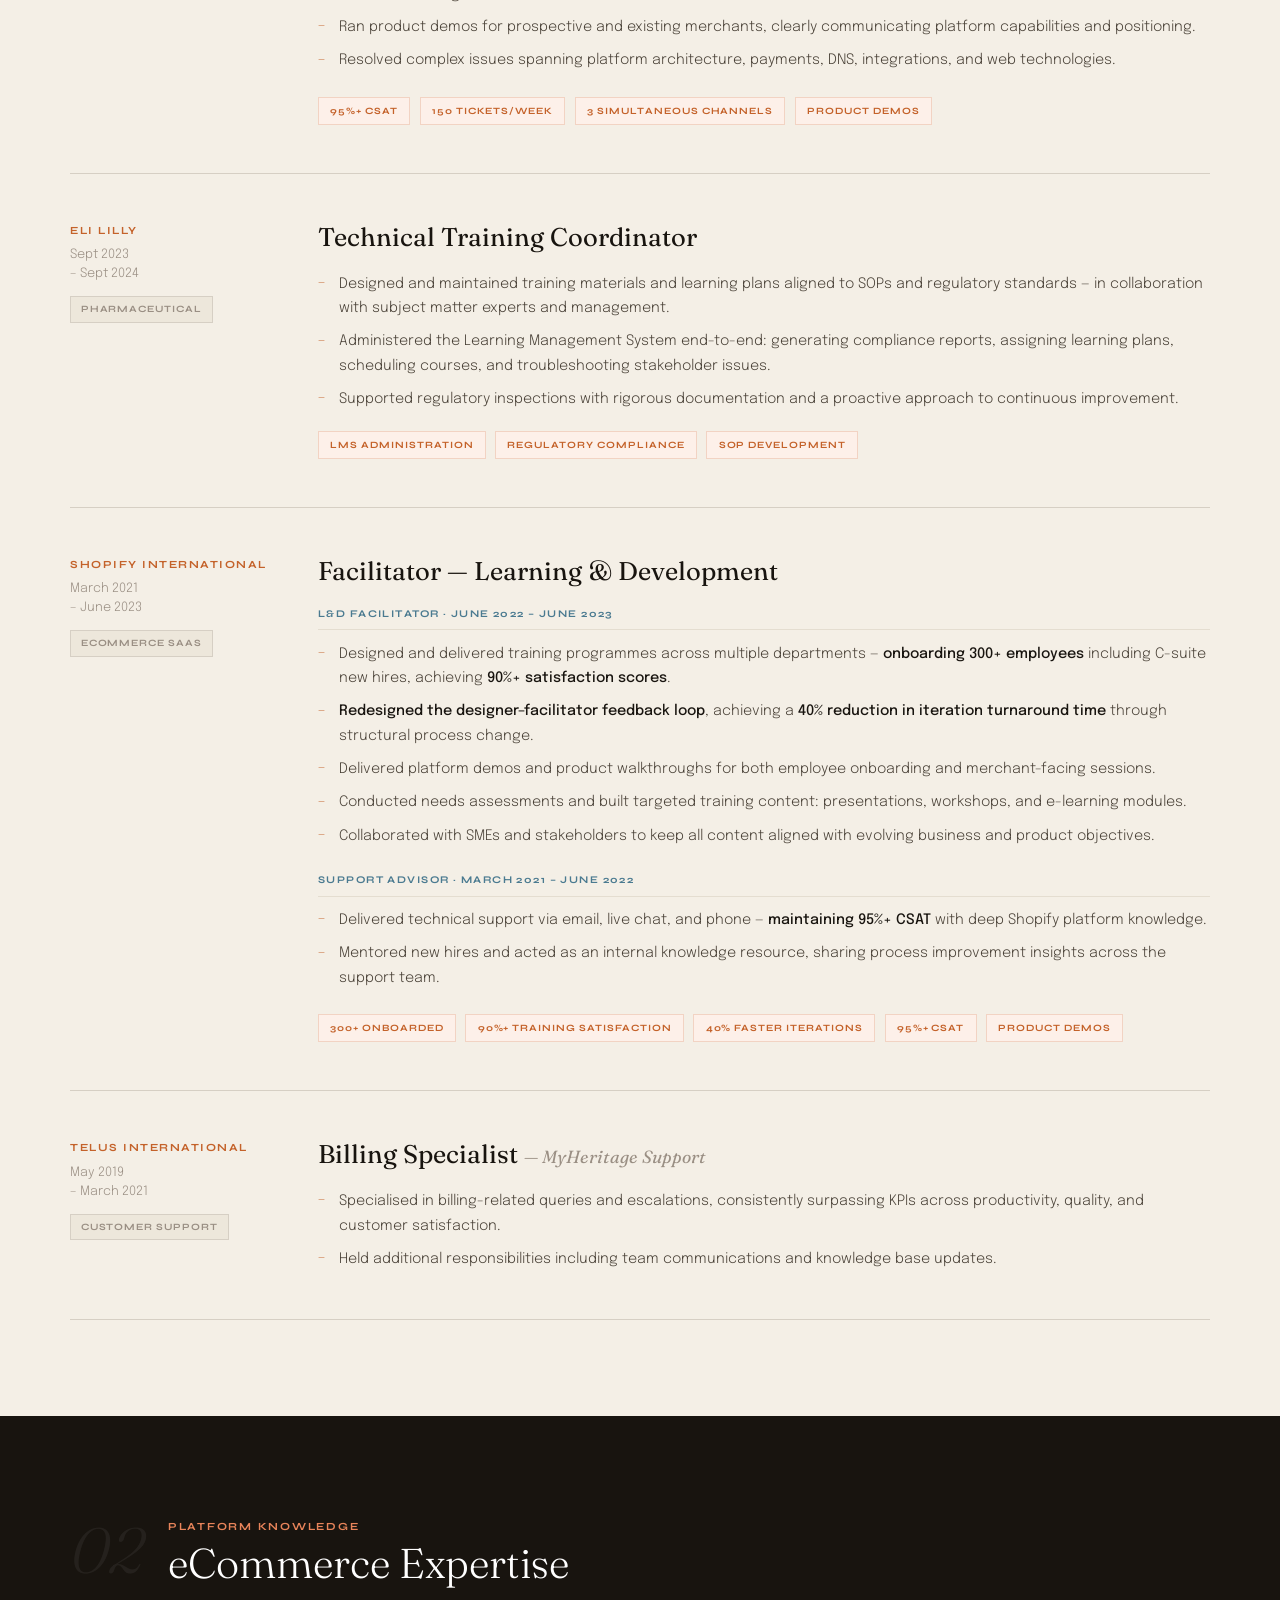
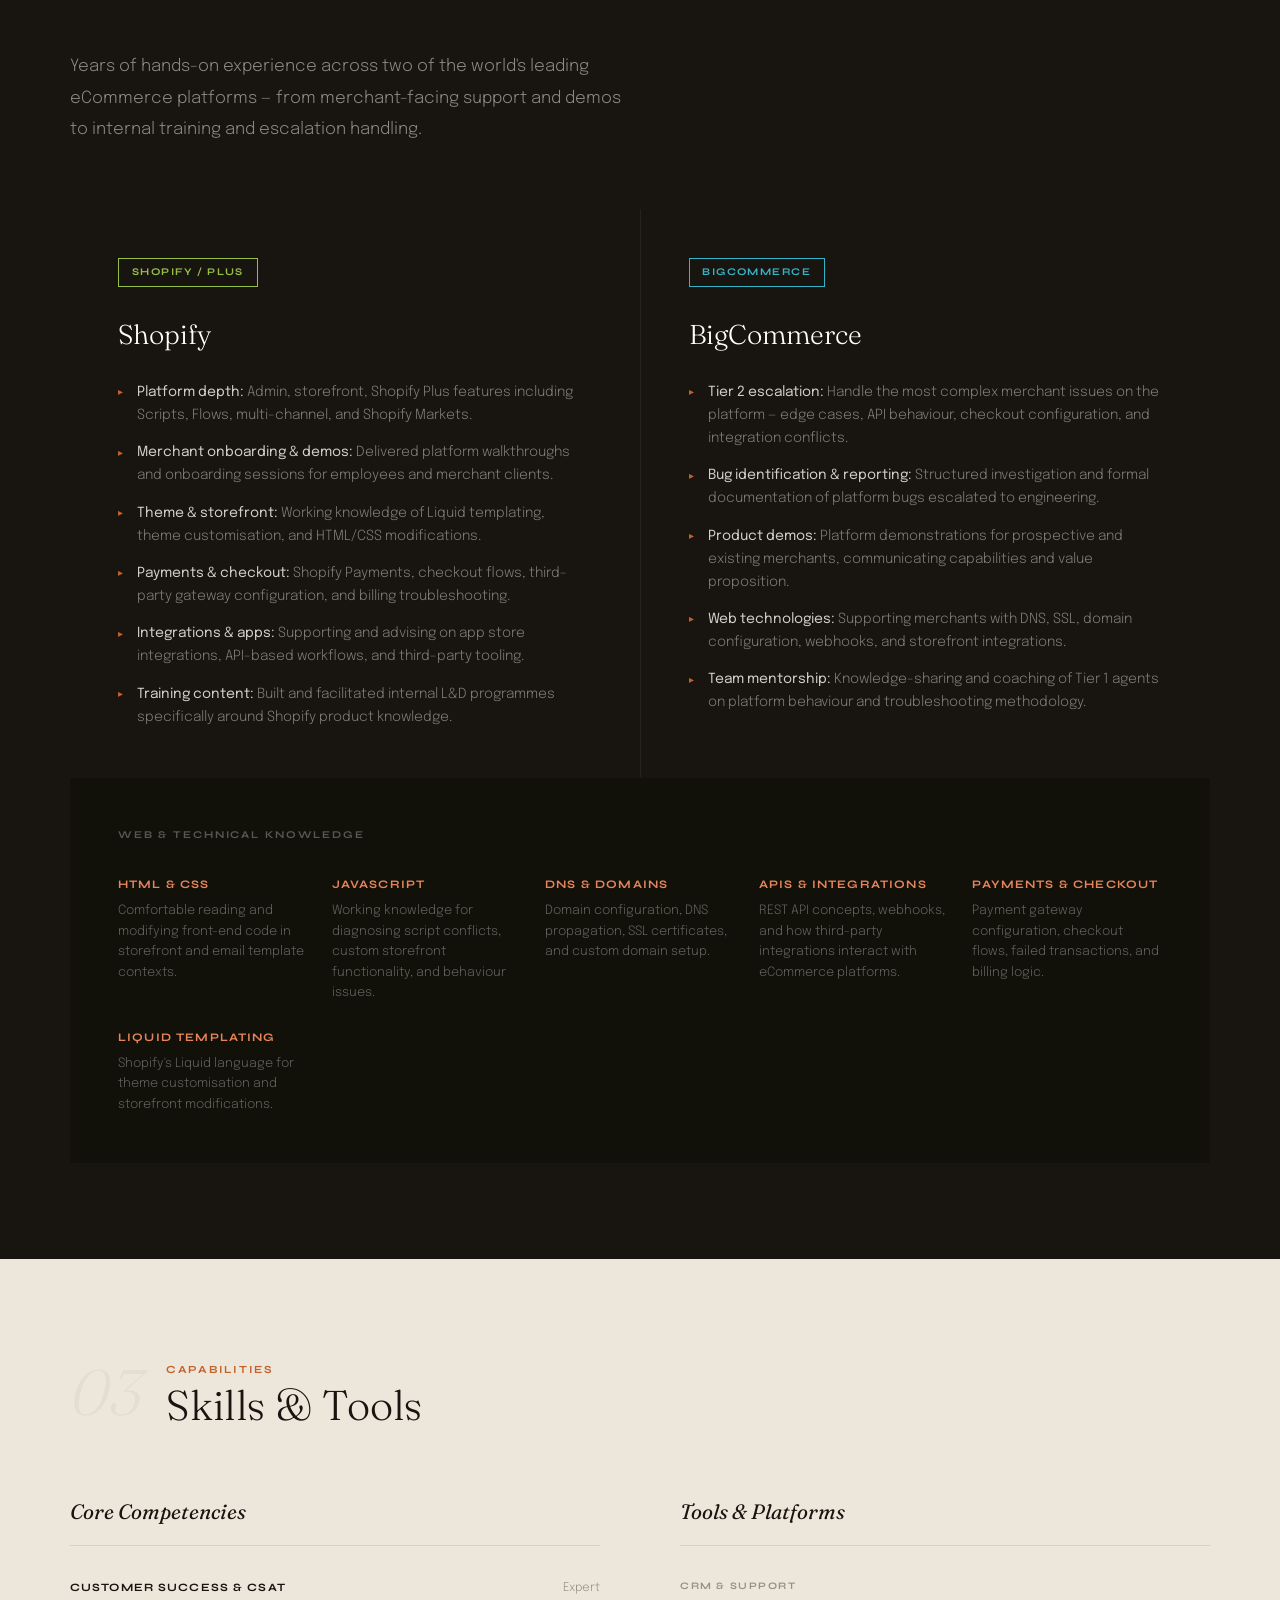
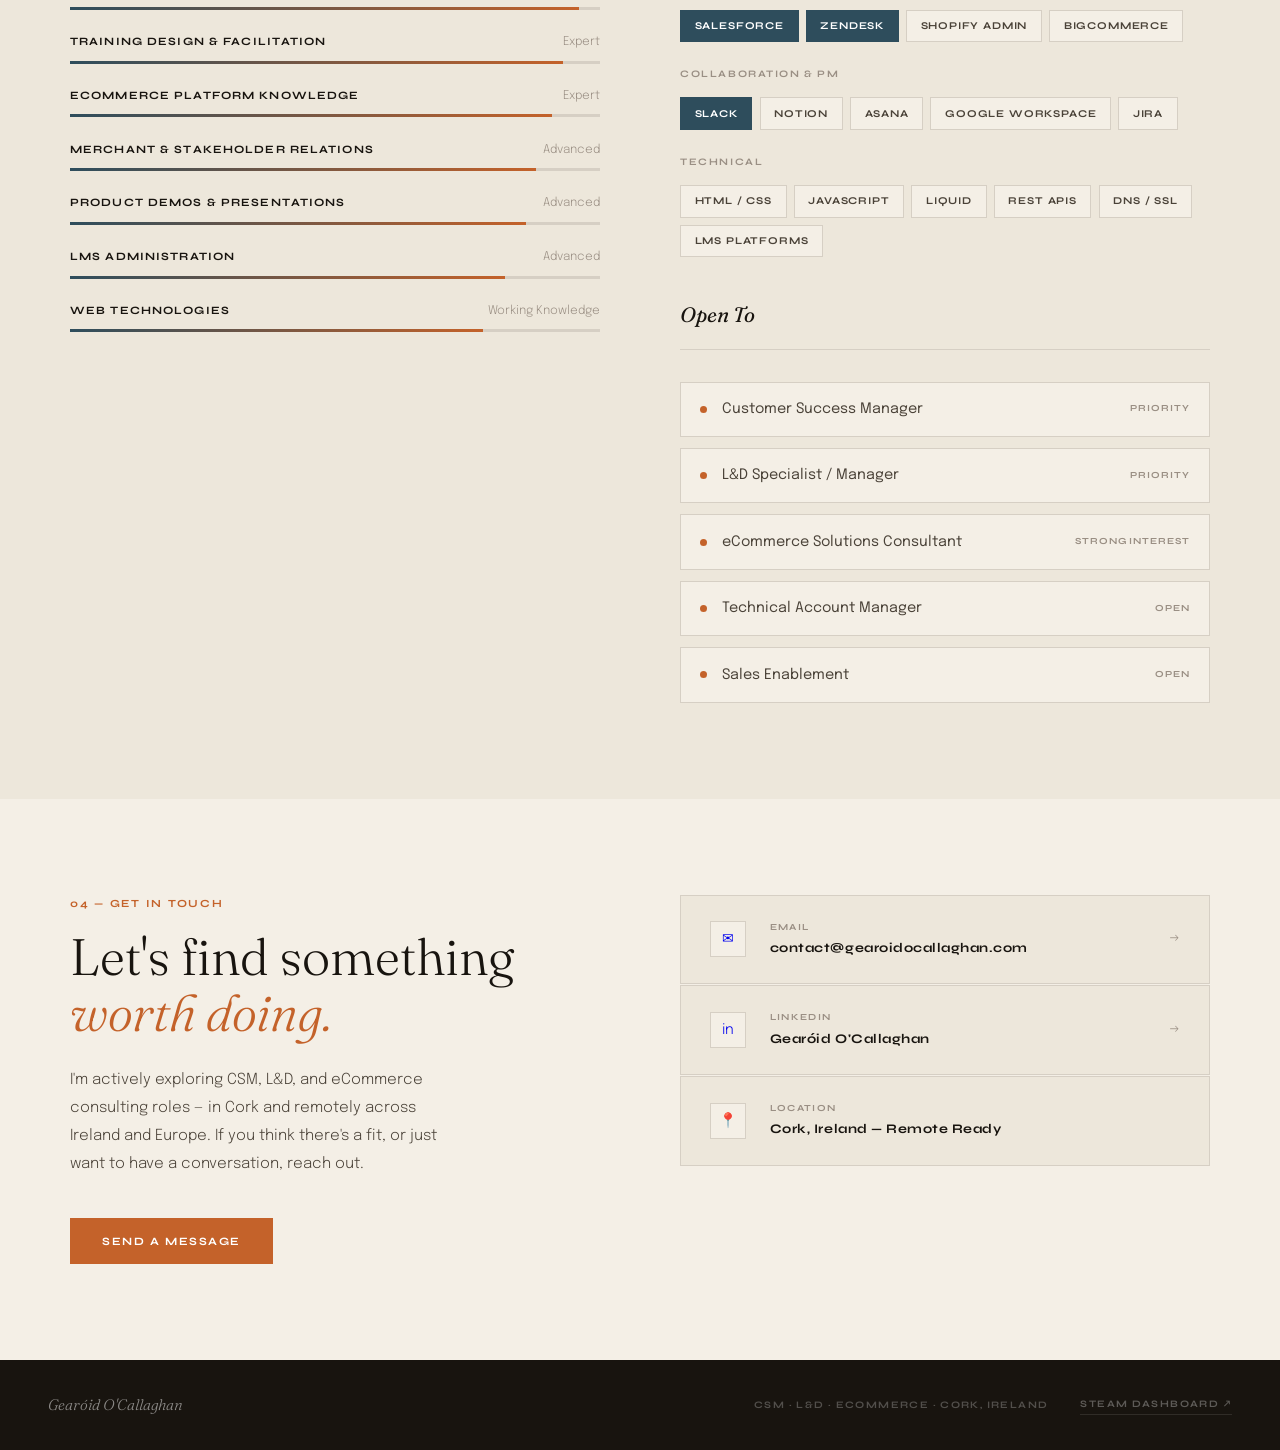
==== commit 9f0cc084: "Footer menu Steam Dash Link" ====
--- a/index.html
+++ b/index.html
@@ -1351,7 +1351,13 @@
 <!-- ── FOOTER ─────────────────────────────── -->
 <footer>
   <span class="footer-name">Gearóid O'Callaghan</span>
-  <span class="footer-right">CSM · L&D · eCommerce · Cork, Ireland</span>
+  <div class="footer-right" style="display:flex;align-items:center;gap:2rem;">
+    <span>CSM · L&D · eCommerce · Cork, Ireland</span>
+    <a href="/steam-dashboard"
+       style="font-family:var(--ff-label);font-size:0.62rem;font-weight:700;letter-spacing:0.14em;text-transform:uppercase;color:rgba(255,255,255,0.3);text-decoration:none;border-bottom:1px solid rgba(255,255,255,0.1);padding-bottom:1px;transition:color 0.2s;"
+       onmouseover="this.style.color='rgba(232,132,90,0.85)'"
+       onmouseout="this.style.color='rgba(255,255,255,0.3)'">Steam Dashboard ↗</a>
+  </div>
 </footer>
 
 <script>
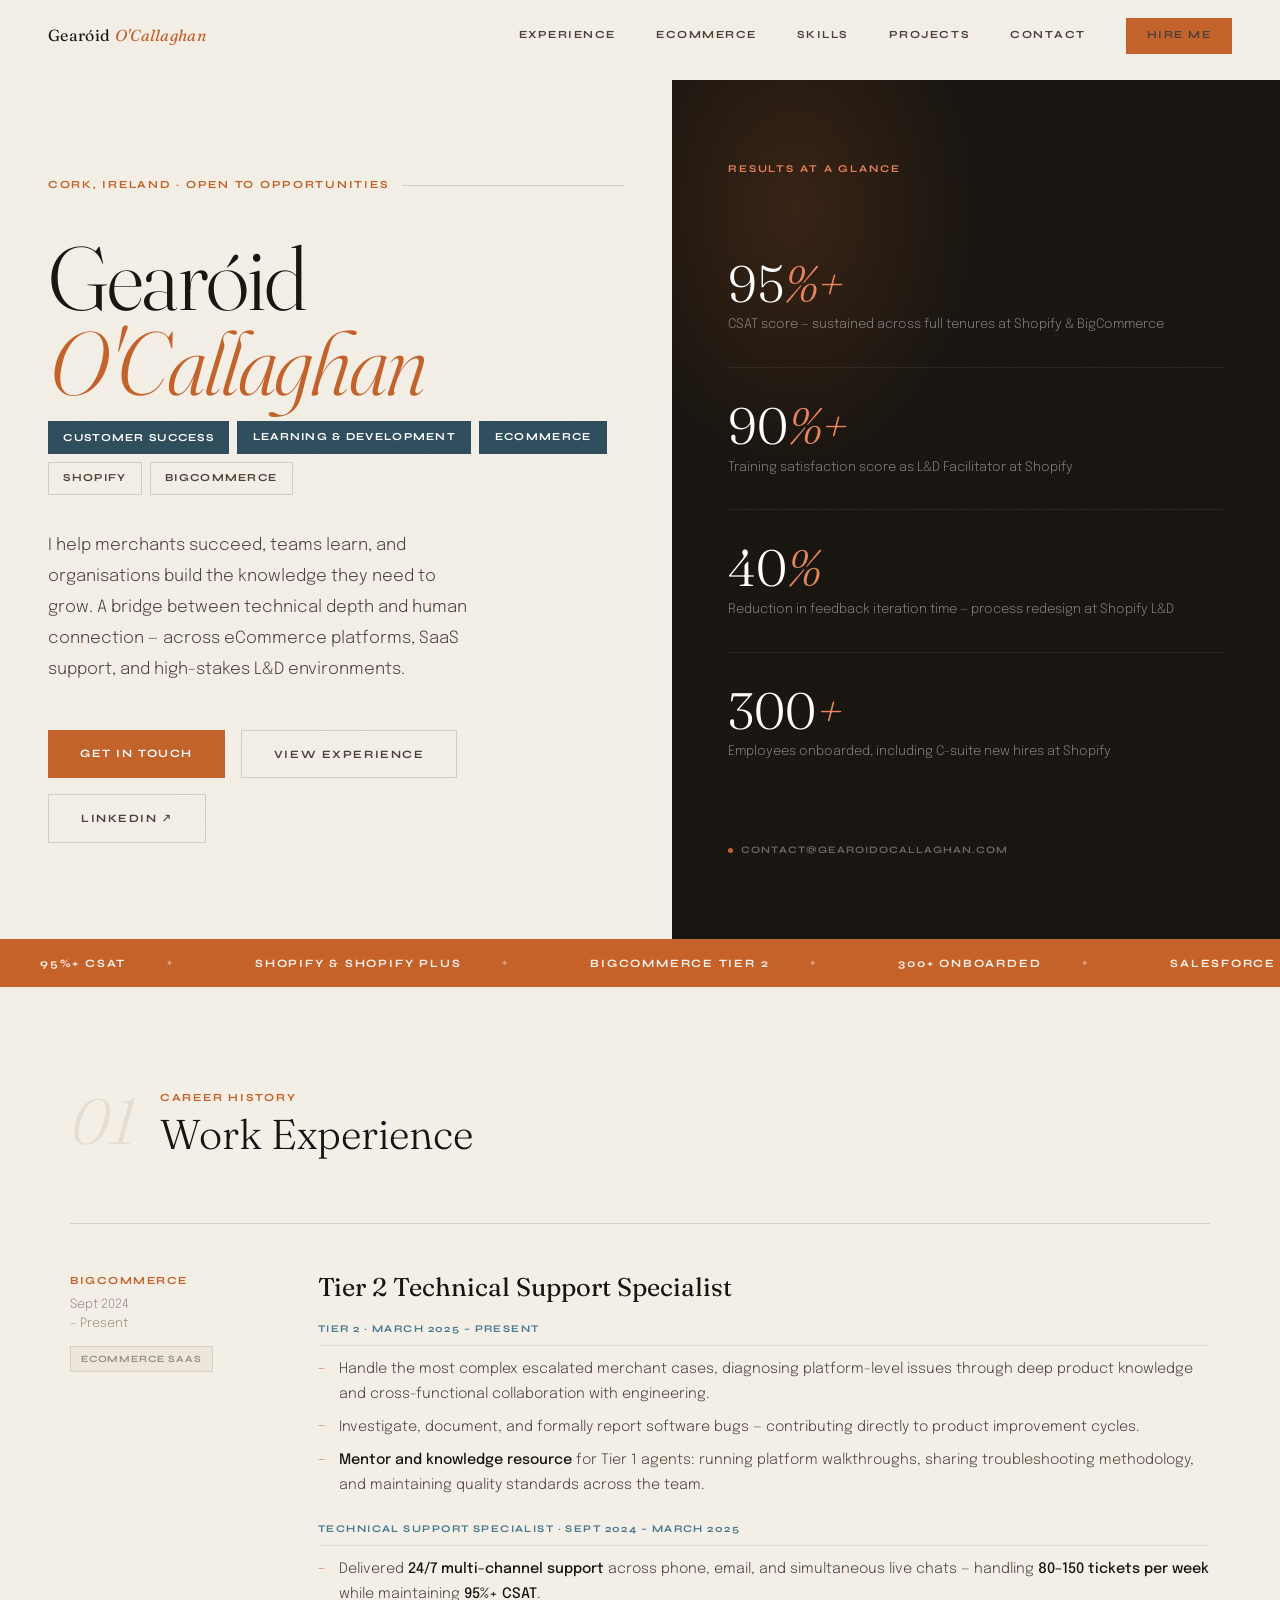
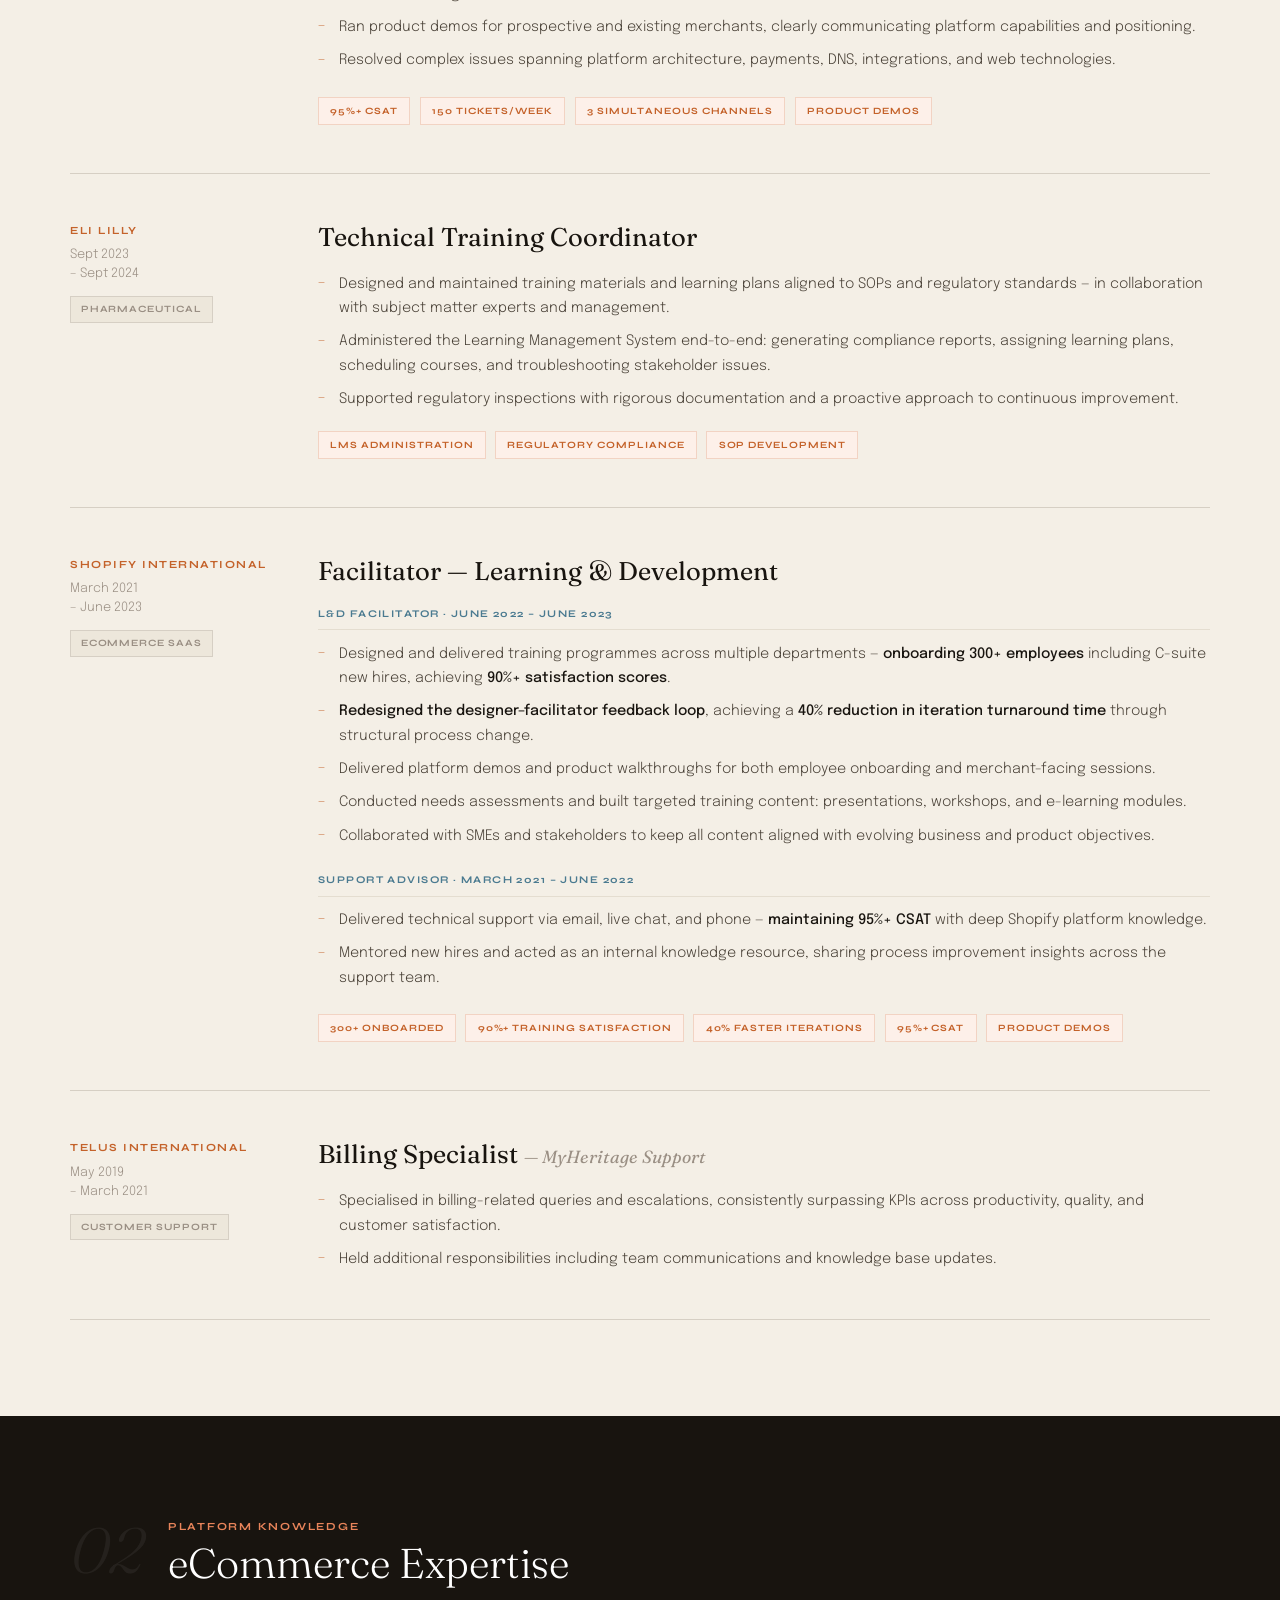
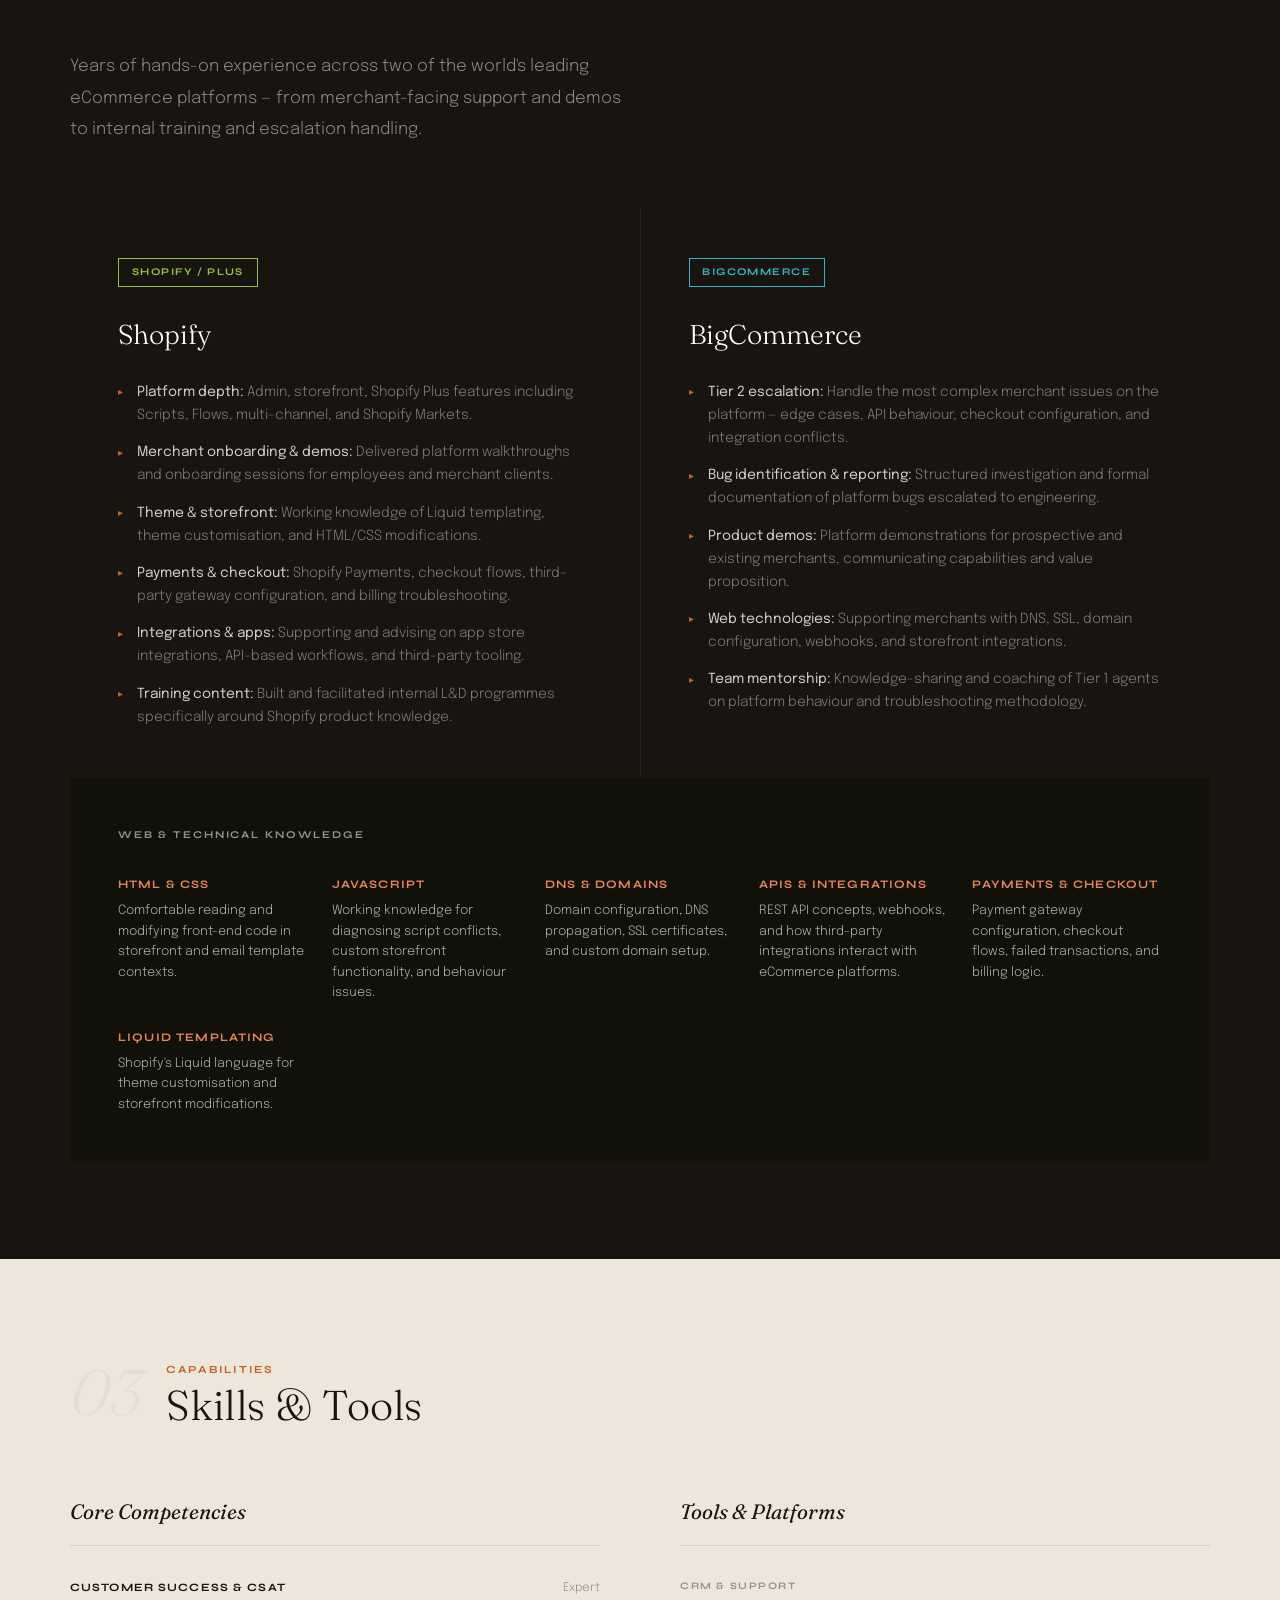
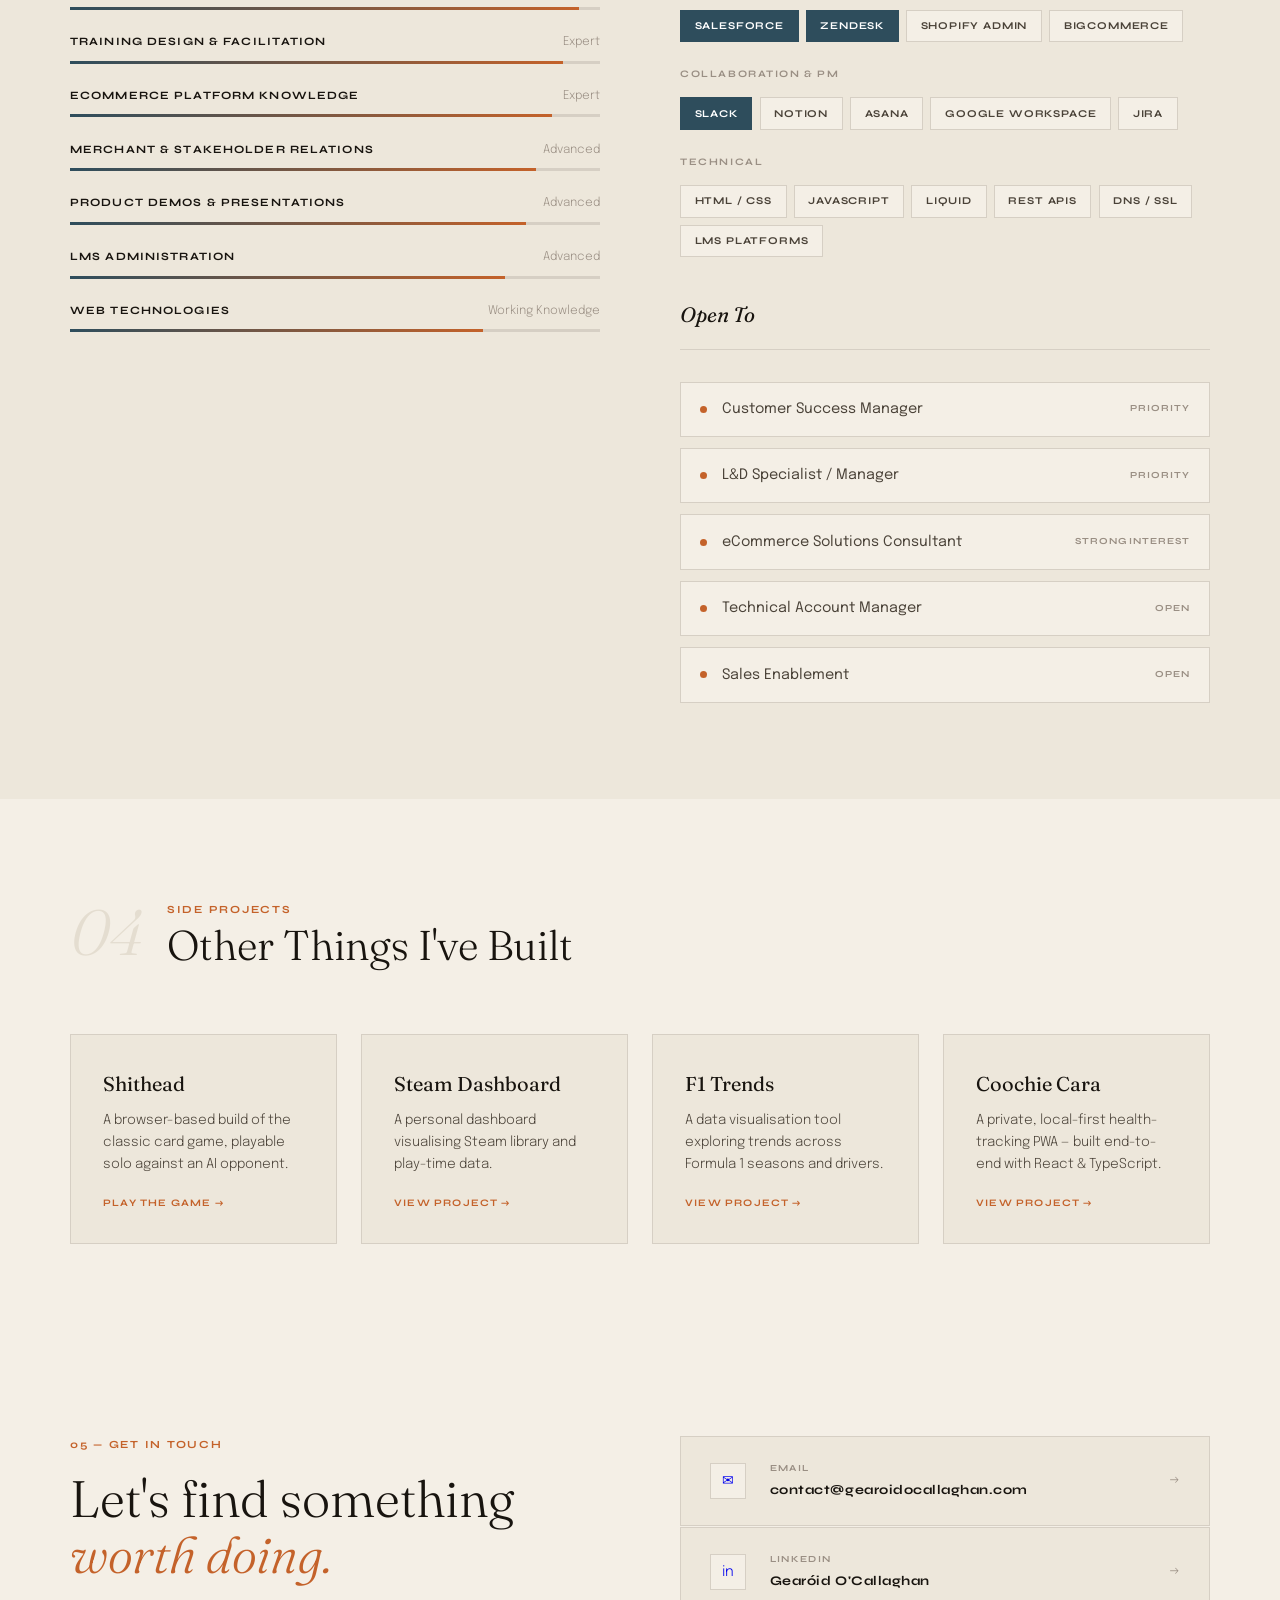
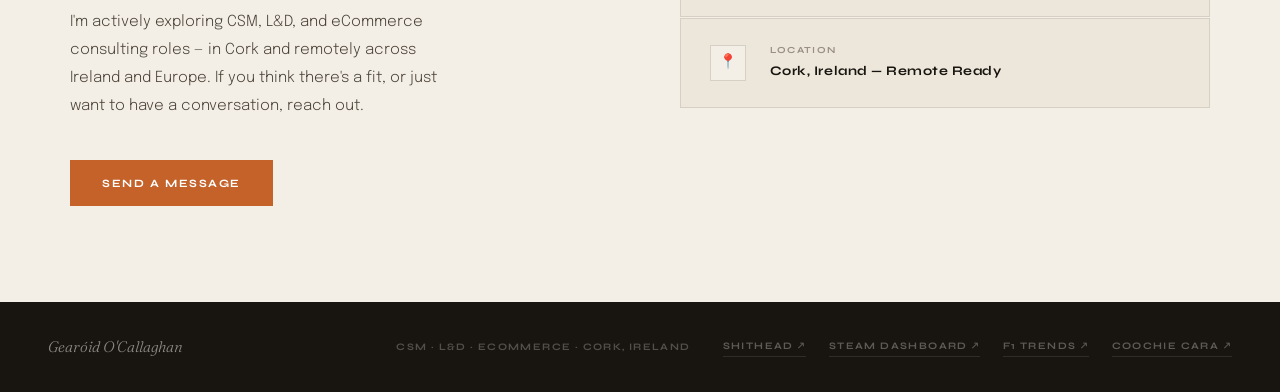
==== commit 5cd1187e: "Fix dark text contrast, mobile card overlap, add cross-project nav - Brighten Web & Technical Knowle" ====
--- a/index.html
+++ b/index.html
@@ -583,7 +583,7 @@
       font-weight: 700;
       letter-spacing: 0.18em;
       text-transform: uppercase;
-      color: rgba(255,255,255,0.3);
+      color: rgba(255,255,255,0.55);
       margin-bottom: 2rem;
     }
     .web-skills-grid {
@@ -603,7 +603,7 @@
     }
     .ws-desc {
       font-size: 0.8rem;
-      color: rgba(255,255,255,0.35);
+      color: rgba(255,255,255,0.68);
       line-height: 1.6;
     }
 
@@ -736,6 +736,61 @@
       text-transform: uppercase;
       color: var(--ink-faint);
     }
+
+    /* ═══════════════════════════════════════════
+       PROJECTS
+    ═══════════════════════════════════════════ */
+    #projects { background: var(--paper); }
+
+    .projects-grid {
+      display: grid;
+      grid-template-columns: repeat(auto-fit, minmax(230px, 1fr));
+      gap: 1.5rem;
+    }
+
+    .project-card {
+      display: flex;
+      flex-direction: column;
+      padding: 2rem;
+      background: var(--paper-2);
+      border: 1px solid var(--border);
+      text-decoration: none;
+      color: inherit;
+      transition: border-color 0.2s, background 0.2s, transform 0.2s;
+    }
+    .project-card:hover {
+      border-color: var(--sienna);
+      background: var(--sienna-bg);
+      transform: translateY(-3px);
+    }
+
+    .project-card-name {
+      font-family: var(--ff-display);
+      font-size: 1.25rem;
+      font-weight: 400;
+      margin-bottom: 0.6rem;
+    }
+
+    .project-card-desc {
+      font-size: 0.85rem;
+      color: var(--ink-mid);
+      line-height: 1.6;
+      flex: 1;
+    }
+
+    .project-card-link {
+      margin-top: 1.2rem;
+      font-family: var(--ff-label);
+      font-size: 0.62rem;
+      font-weight: 700;
+      letter-spacing: 0.12em;
+      text-transform: uppercase;
+      color: var(--sienna);
+      display: flex;
+      align-items: center;
+      gap: 0.4rem;
+    }
+    .project-card:hover .project-card-link { gap: 0.7rem; }
 
     /* ═══════════════════════════════════════════
        CONTACT
@@ -835,7 +890,25 @@
       letter-spacing: 0.14em;
       text-transform: uppercase;
       color: rgba(255,255,255,0.25);
-    }
+      display: flex;
+      align-items: center;
+      gap: 2rem;
+      flex-wrap: wrap;
+    }
+    .footer-links {
+      display: flex;
+      align-items: center;
+      gap: 1.4rem;
+      flex-wrap: wrap;
+    }
+    .footer-link {
+      color: rgba(255,255,255,0.3);
+      text-decoration: none;
+      border-bottom: 1px solid rgba(255,255,255,0.1);
+      padding-bottom: 1px;
+      transition: color 0.2s;
+    }
+    .footer-link:hover { color: var(--sienna-lt); }
 
     /* ═══════════════════════════════════════════
        ANIMATIONS
@@ -884,6 +957,7 @@
     <a href="#experience">Experience</a>
     <a href="#ecommerce">eCommerce</a>
     <a href="#skills">Skills</a>
+    <a href="#projects">Projects</a>
     <a href="#contact">Contact</a>
     <a class="nav-cta" href="#contact">Hire Me</a>
   </div>
@@ -1307,12 +1381,48 @@
   </div>
 </section>
 
+<!-- ── PROJECTS ───────────────────────────── -->
+<section class="section" id="projects">
+  <div class="section-inner">
+    <div class="section-head reveal">
+      <div class="section-head-num">04</div>
+      <div class="section-head-text">
+        <span class="label">Side Projects</span>
+        <h2>Other Things I've Built</h2>
+      </div>
+    </div>
+
+    <div class="projects-grid">
+      <a class="project-card reveal" href="shithead/">
+        <div class="project-card-name">Shithead</div>
+        <p class="project-card-desc">A browser-based build of the classic card game, playable solo against an AI opponent.</p>
+        <span class="project-card-link">Play the game →</span>
+      </a>
+      <a class="project-card reveal" href="https://gearoidocallaghan.com/steam-dashboard/" target="_blank" rel="noopener">
+        <div class="project-card-name">Steam Dashboard</div>
+        <p class="project-card-desc">A personal dashboard visualising Steam library and play-time data.</p>
+        <span class="project-card-link">View project →</span>
+      </a>
+      <a class="project-card reveal" href="https://gearoidocallaghan.com/f1-trends/" target="_blank" rel="noopener">
+        <div class="project-card-name">F1 Trends</div>
+        <p class="project-card-desc">A data visualisation tool exploring trends across Formula 1 seasons and drivers.</p>
+        <span class="project-card-link">View project →</span>
+      </a>
+      <a class="project-card reveal" href="https://gearoidocallaghan.com/coochie-cara/" target="_blank" rel="noopener">
+        <div class="project-card-name">Coochie Cara</div>
+        <p class="project-card-desc">A private, local-first health-tracking PWA — built end-to-end with React &amp; TypeScript.</p>
+        <span class="project-card-link">View project →</span>
+      </a>
+    </div>
+  </div>
+</section>
+
 <!-- ── CONTACT ────────────────────────────── -->
 <section class="section" id="contact">
   <div class="section-inner">
     <div class="contact-layout">
       <div class="contact-left reveal">
-        <span class="label" style="display:block; margin-bottom:1rem;">04 — Get in Touch</span>
+        <span class="label" style="display:block; margin-bottom:1rem;">05 — Get in Touch</span>
         <h2 class="contact-hed">Let's find something <em>worth doing.</em></h2>
         <p class="contact-blurb">
           I'm actively exploring CSM, L&D, and eCommerce consulting roles — in Cork and remotely across Ireland and Europe. If you think there's a fit, or just want to have a conversation, reach out.
@@ -1351,12 +1461,14 @@
 <!-- ── FOOTER ─────────────────────────────── -->
 <footer>
   <span class="footer-name">Gearóid O'Callaghan</span>
-  <div class="footer-right" style="display:flex;align-items:center;gap:2rem;">
+  <div class="footer-right">
     <span>CSM · L&D · eCommerce · Cork, Ireland</span>
-    <a href="/steam-dashboard"
-       style="font-family:var(--ff-label);font-size:0.62rem;font-weight:700;letter-spacing:0.14em;text-transform:uppercase;color:rgba(255,255,255,0.3);text-decoration:none;border-bottom:1px solid rgba(255,255,255,0.1);padding-bottom:1px;transition:color 0.2s;"
-       onmouseover="this.style.color='rgba(232,132,90,0.85)'"
-       onmouseout="this.style.color='rgba(255,255,255,0.3)'">Steam Dashboard ↗</a>
+    <div class="footer-links">
+      <a class="footer-link" href="shithead/">Shithead ↗</a>
+      <a class="footer-link" href="https://gearoidocallaghan.com/steam-dashboard/" target="_blank" rel="noopener">Steam Dashboard ↗</a>
+      <a class="footer-link" href="https://gearoidocallaghan.com/f1-trends/" target="_blank" rel="noopener">F1 Trends ↗</a>
+      <a class="footer-link" href="https://gearoidocallaghan.com/coochie-cara/" target="_blank" rel="noopener">Coochie Cara ↗</a>
+    </div>
   </div>
 </footer>
 
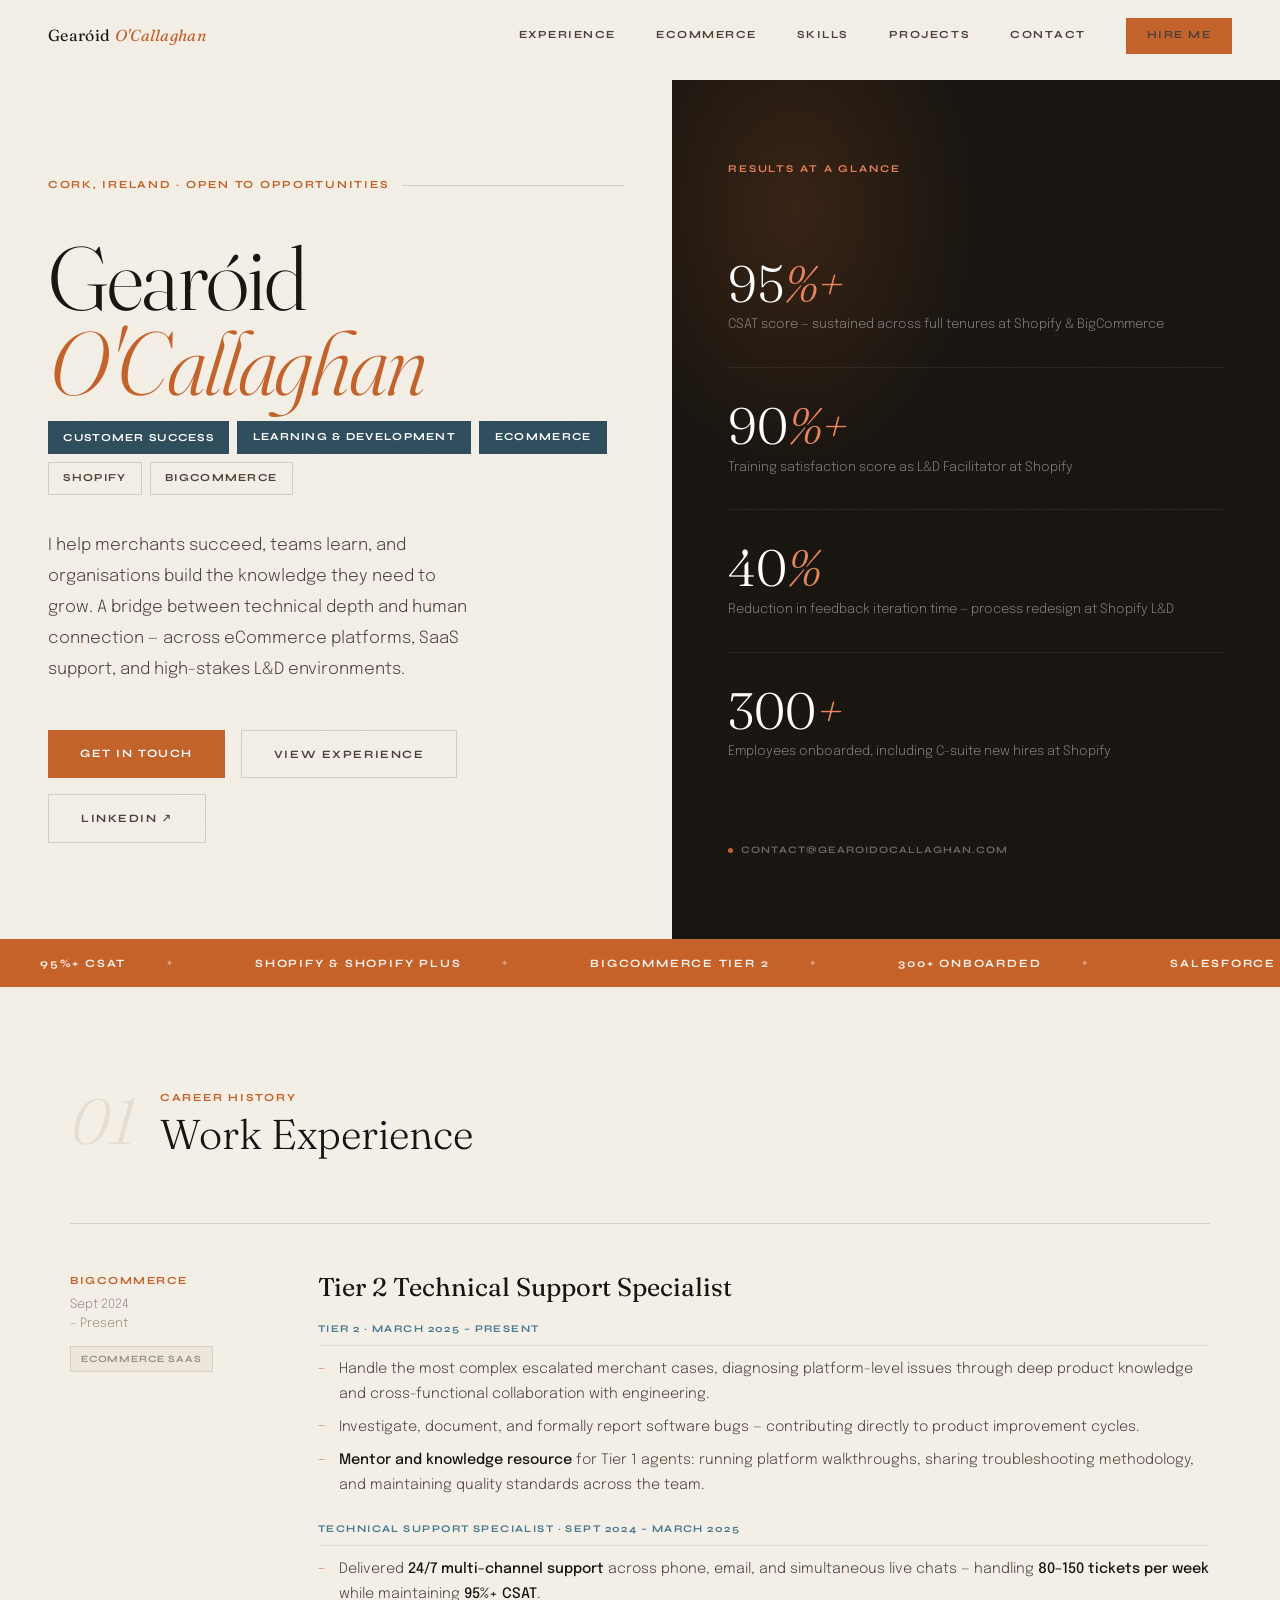
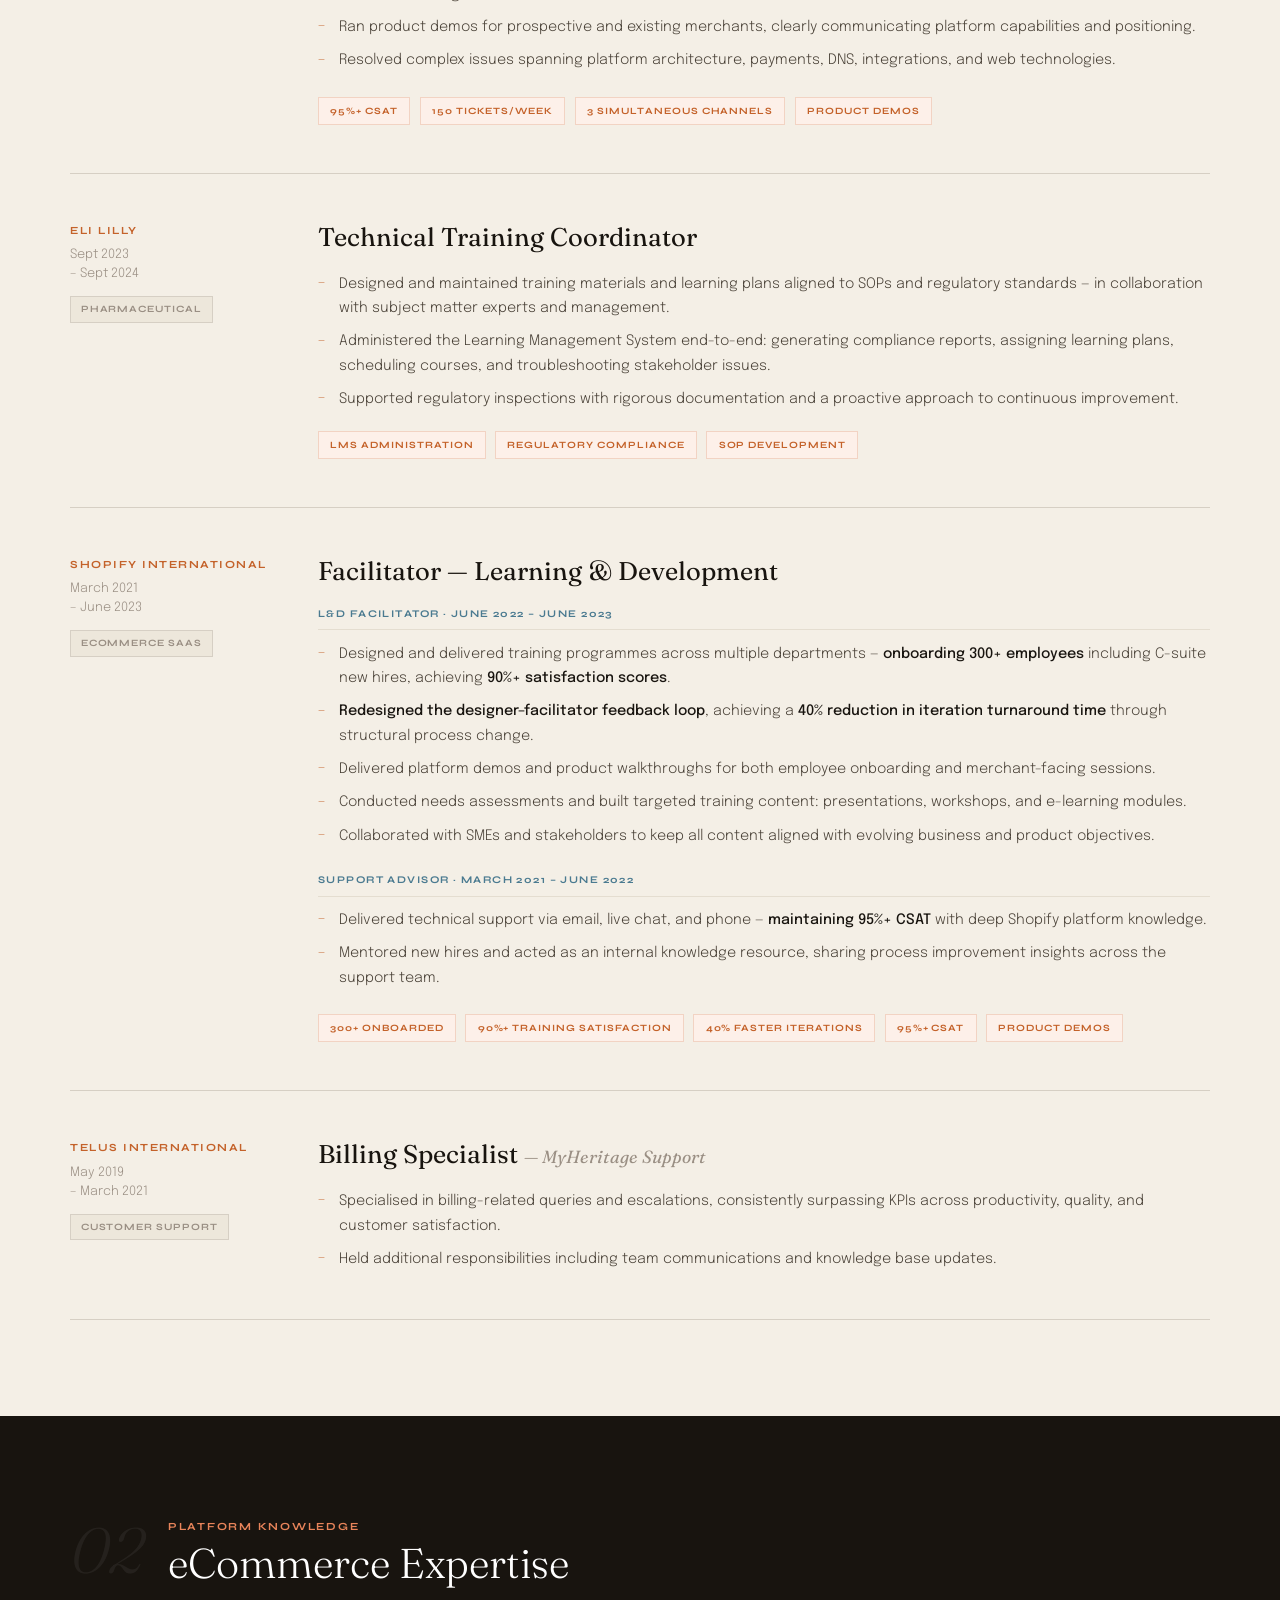
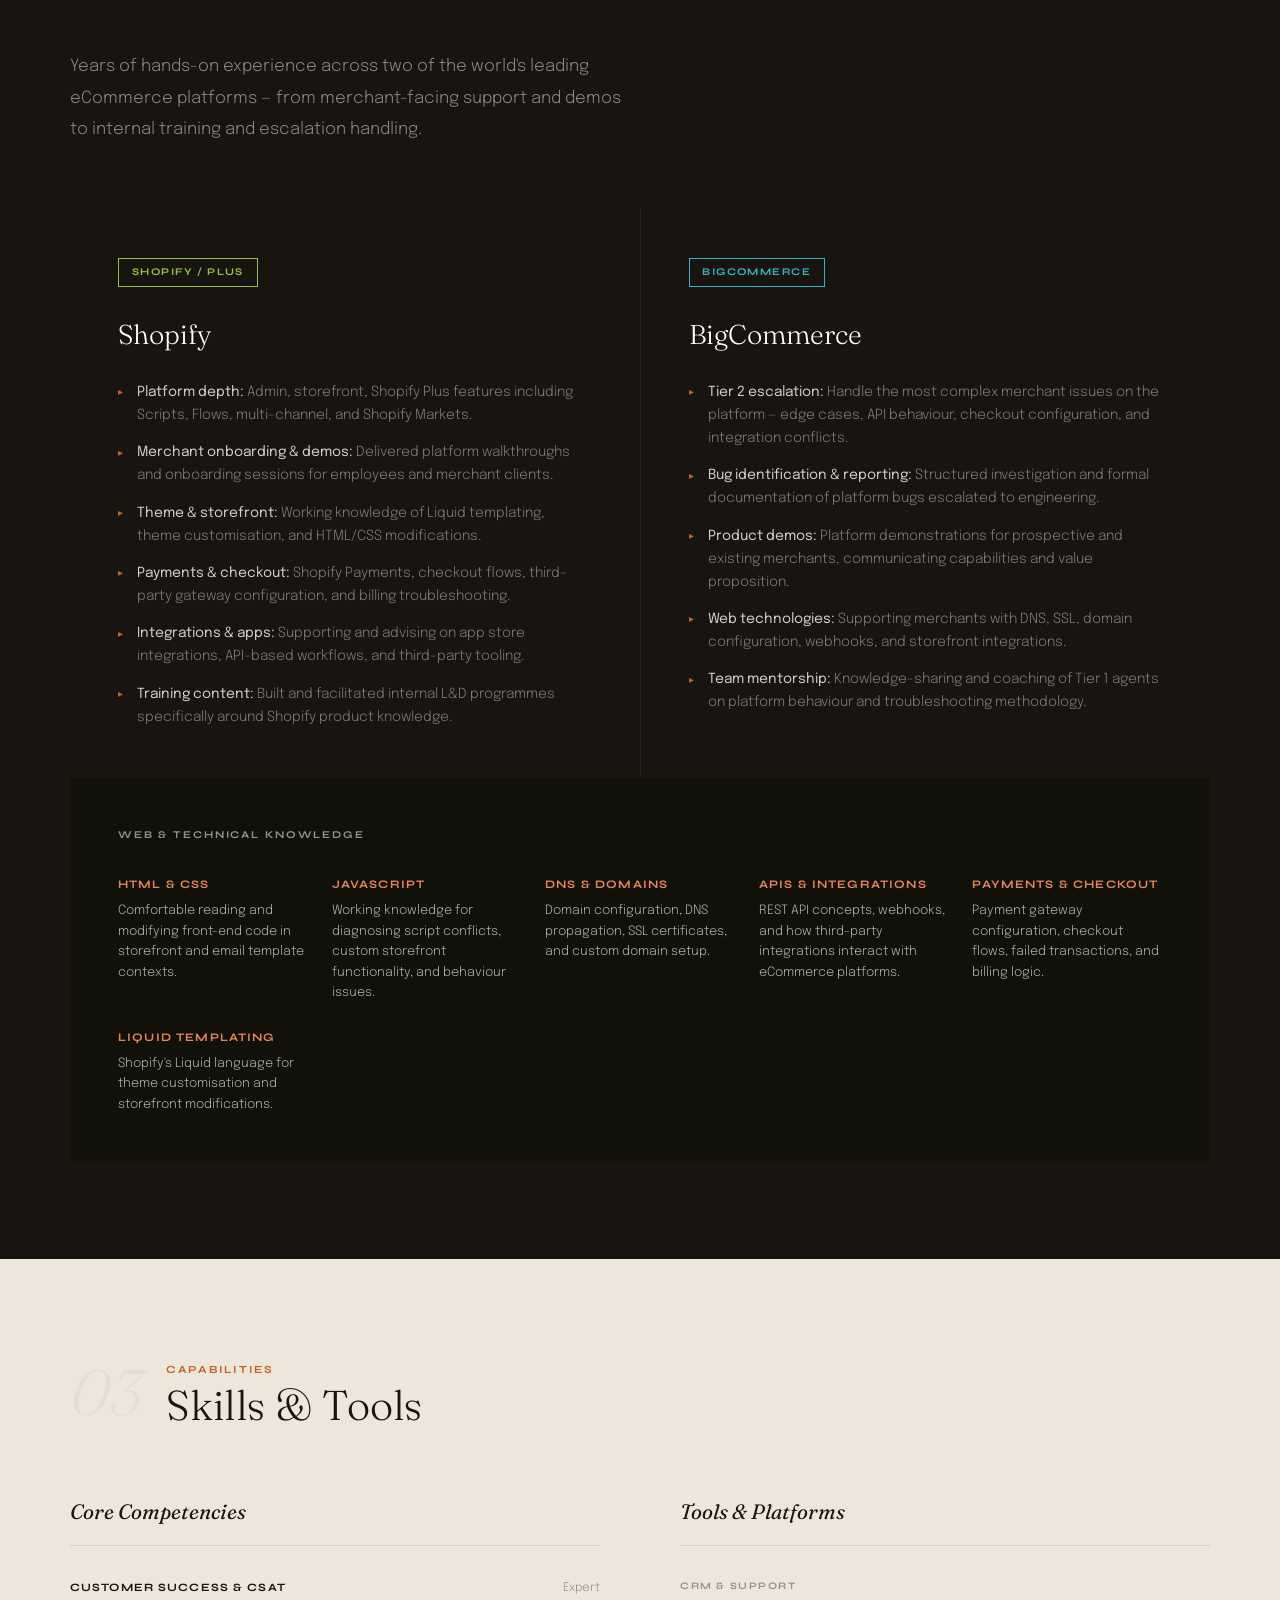
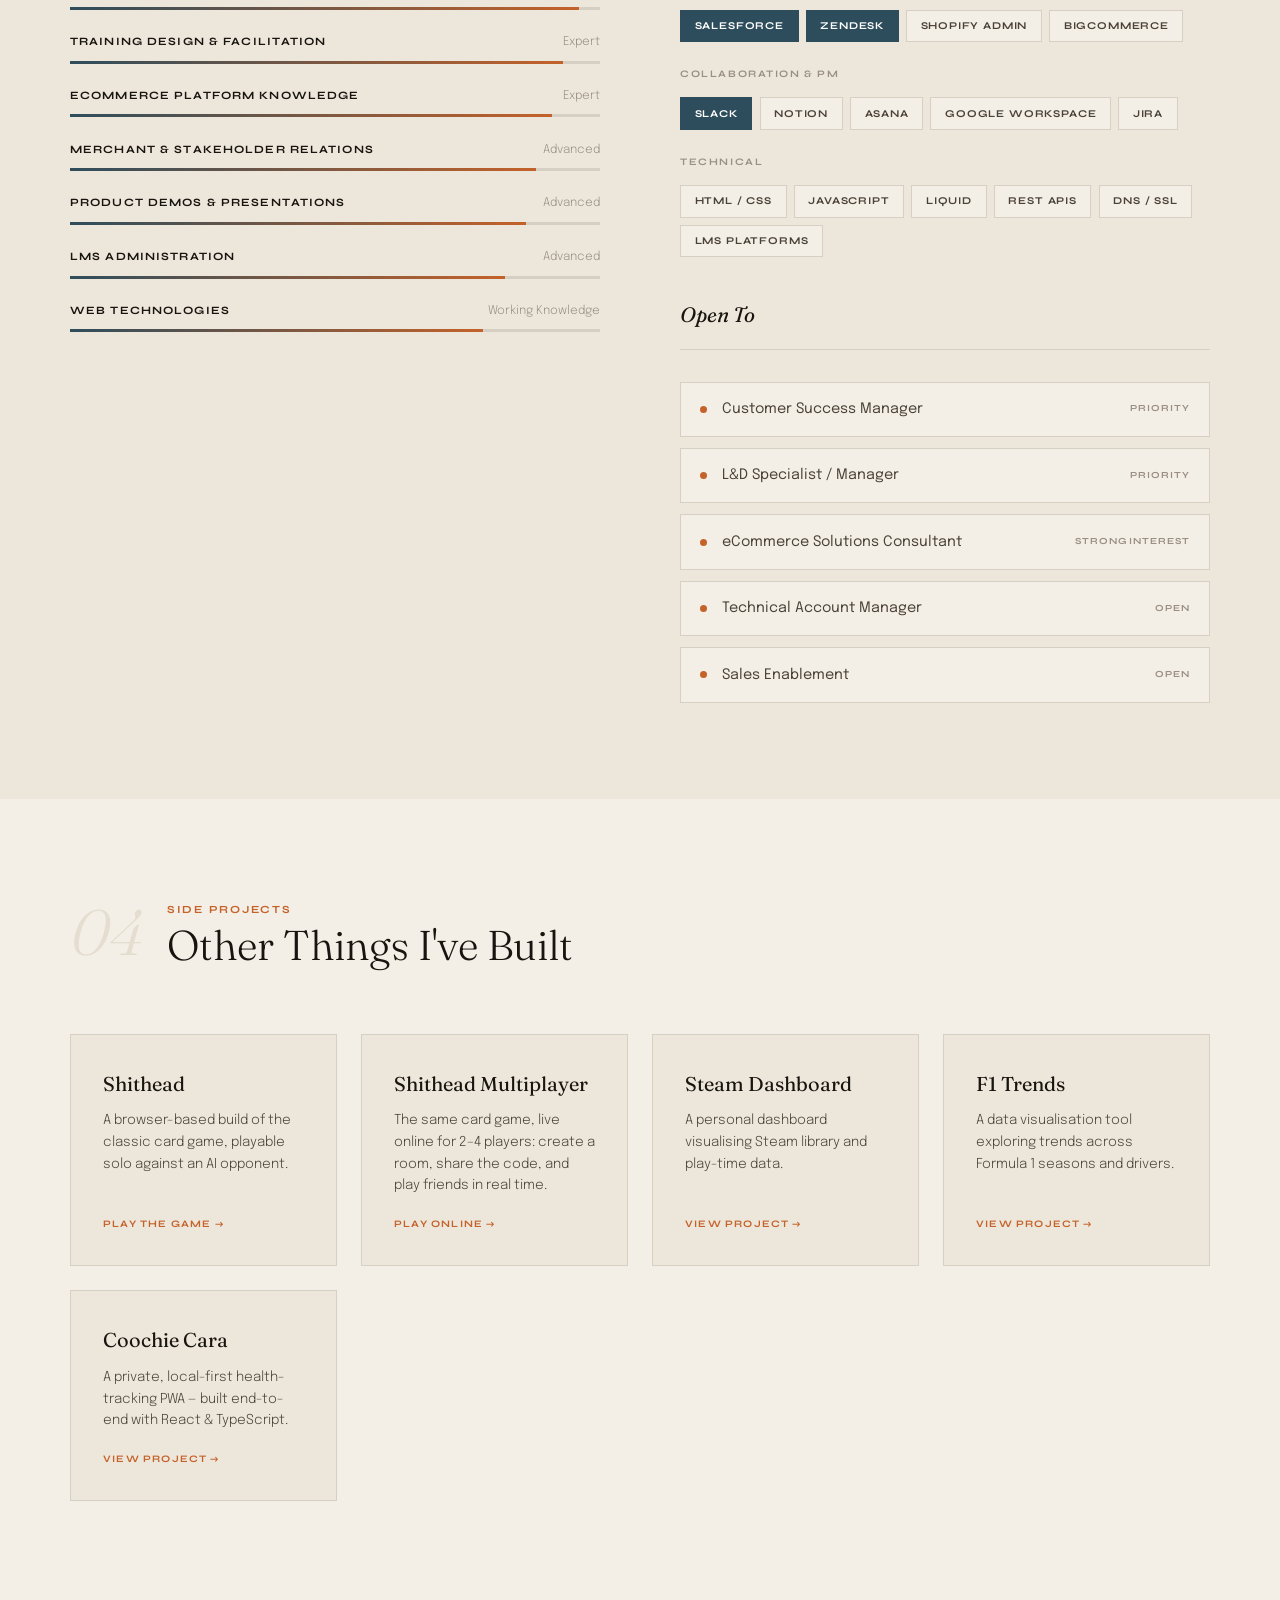
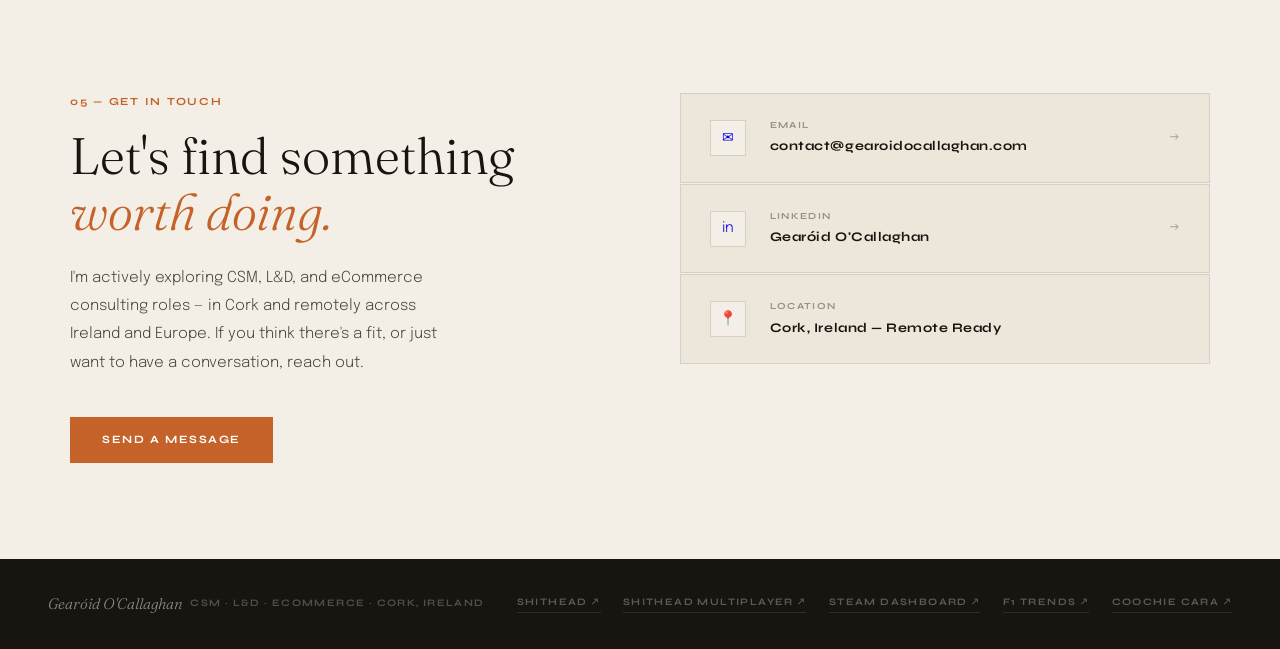
==== commit 17dce20d: "Link the multiplayer Shithead from Projects and the footer Co-Authored-By: Claude Opus 5.5 <noreply@" ====
--- a/index.html
+++ b/index.html
@@ -1398,6 +1398,11 @@
         <p class="project-card-desc">A browser-based build of the classic card game, playable solo against an AI opponent.</p>
         <span class="project-card-link">Play the game →</span>
       </a>
+      <a class="project-card reveal" href="https://shithead-multiplayer.itsgearofroad.workers.dev/" target="_blank" rel="noopener">
+        <div class="project-card-name">Shithead Multiplayer</div>
+        <p class="project-card-desc">The same card game, live online for 2&ndash;4 players: create a room, share the code, and play friends in real time.</p>
+        <span class="project-card-link">Play online →</span>
+      </a>
       <a class="project-card reveal" href="https://gearoidocallaghan.com/steam-dashboard/" target="_blank" rel="noopener">
         <div class="project-card-name">Steam Dashboard</div>
         <p class="project-card-desc">A personal dashboard visualising Steam library and play-time data.</p>
@@ -1465,6 +1470,7 @@
     <span>CSM · L&D · eCommerce · Cork, Ireland</span>
     <div class="footer-links">
       <a class="footer-link" href="shithead/">Shithead ↗</a>
+      <a class="footer-link" href="https://shithead-multiplayer.itsgearofroad.workers.dev/" target="_blank" rel="noopener">Shithead Multiplayer ↗</a>
       <a class="footer-link" href="https://gearoidocallaghan.com/steam-dashboard/" target="_blank" rel="noopener">Steam Dashboard ↗</a>
       <a class="footer-link" href="https://gearoidocallaghan.com/f1-trends/" target="_blank" rel="noopener">F1 Trends ↗</a>
       <a class="footer-link" href="https://gearoidocallaghan.com/coochie-cara/" target="_blank" rel="noopener">Coochie Cara ↗</a>
